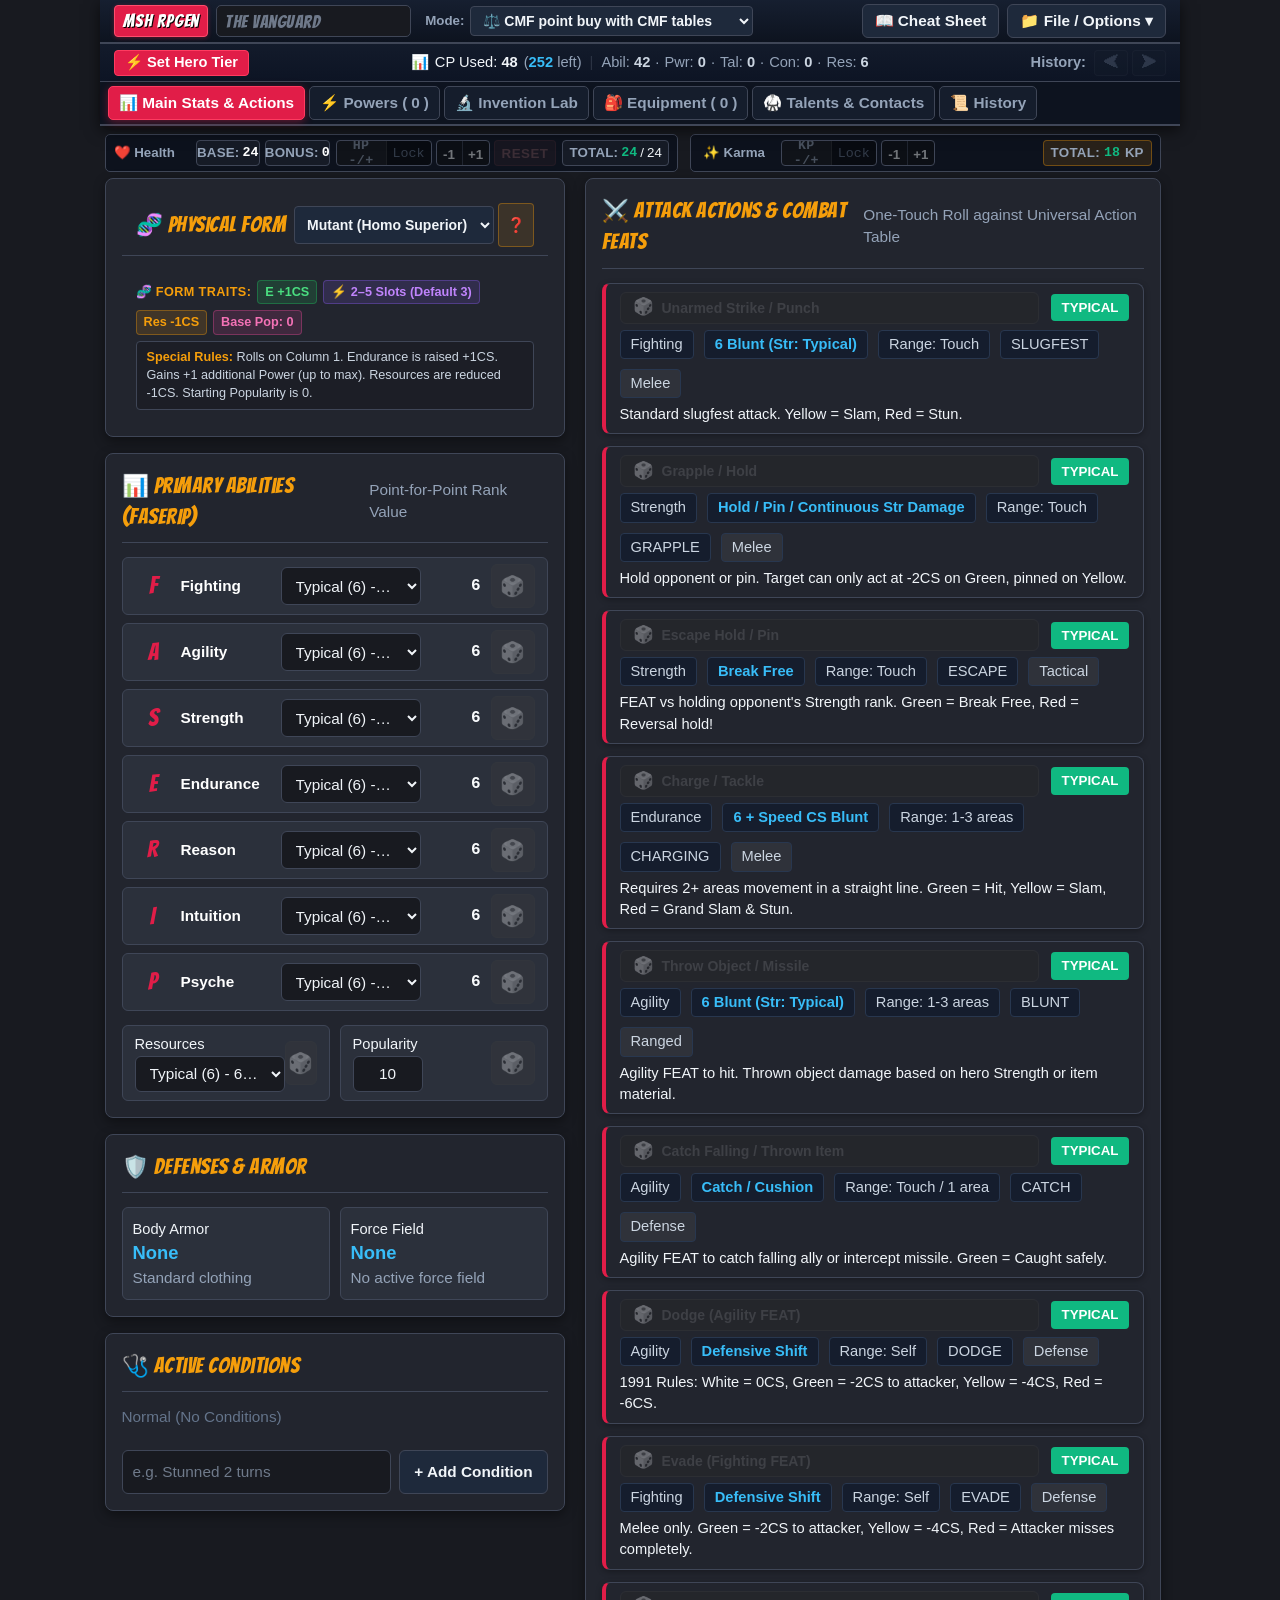
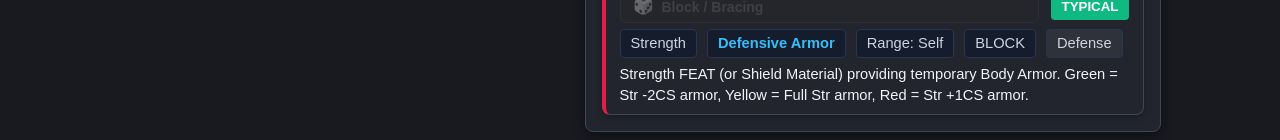
==== index.html @ 68959824 "v1.6.10: Fix unreadable yellow-on-yellow and red-on-red colors in Invention Lab for Manilla theme" ====
<!-- Built by Psycros with lots of help from Gemini - 2026. -->
<!DOCTYPE html>
<html lang="en">
<head>
  <meta charset="UTF-8">
  <meta name="viewport" content="width=device-width, initial-scale=1.0, maximum-scale=1.0, user-scalable=no">
  <title>MSH RPGen</title>
  <link rel="stylesheet" href="styles.css?v=1.6.10">
  <link rel="preconnect" href="https://fonts.googleapis.com">
  <link rel="preconnect" href="https://fonts.gstatic.com" crossorigin>
  <link href="https://fonts.googleapis.com/css2?family=Bangers&display=swap" rel="stylesheet">
</head>
<body class="sticky-header-active">

  <!-- 1080px Screen Width Warning Banner -->
  <div id="screen-width-warning">
    <span>⚠️ <strong>Screen Width Warning:</strong> This application requires a minimum screen width of 1080 pixels. Please switch to portrait mode on mobile or use a larger screen.</span>
    <button class="icon-btn" id="btn-dismiss-width-warning" style="padding: 4px 10px; min-height: 32px; background: rgba(0,0,0,0.4); border-color: #fff; color: #fff;">✕ Dismiss</button>
  </div>

  <!-- Sticky Container for Persistent Header & Tabs -->
  <div id="app-sticky-header">
    <!-- Top Bar & Header Navigation -->
    <header class="topbar">
      <div class="brand-section">
        <div class="msh-logo" id="msh-brand-logo" title="MSH RPGen">MSH RPGen</div>
        <div class="header-name-box">
          <input type="text" id="header-char-name" class="header-name-input" value="" placeholder="The Vanguard" title="Click to edit Character Name">
        </div>
        <!-- Build Mode Dropdown (Replaces static mode status display) -->
        <div class="build-mode-dropdown-container" id="build-mode-dropdown-container" style="display: inline-flex; align-items: center; gap: 6px; margin-left: 6px;">
          <label for="select-creation-mode" class="build-mode-label" id="label-creation-mode" style="font-size: 10pt; font-weight: 700; color: var(--text-muted); white-space: nowrap;">Mode:</label>
          <select id="select-creation-mode" class="creation-mode-select build-mode-select" aria-label="Choose build mode" title="Choose Build Mode" style="font-size: 10.5pt; height: 30px; border-radius: 4px; padding: 2px 8px; font-weight: 700; cursor: pointer;">
            <optgroup label="Random Roll (1986 UPB Tables)">
              <option value="tsr-standard">🎲 TSR random with TSR tables</option>
              <option value="cmf-standard">🎲 TSR random with CMF tables</option>
            </optgroup>
            <optgroup label="Modeled (Free-Form KP)">
              <option value="tsr-modeled">📐 TSR modeled with TSR tables</option>
              <option value="cmf-modeled">📐 TSR modeled with CMF tables</option>
            </optgroup>
            <optgroup label="Point Buy (CP Budget)">
              <option value="tsr-cp-buy">⚖️ CMF point buy with TSR tables</option>
              <option value="cmf-cp-buy" selected>⚖️ CMF point buy with CMF tables</option>
            </optgroup>
          </select>
        </div>
        <span class="header-test-mode-badge" id="header-test-mode-badge" style="display: none;" title="Test Mode is Active (Karma is Infinite; changes are experimental)">TEST</span>
        <!-- Hidden span for backwards compatibility -->
        <span id="header-build-mode-display" style="display: none !important;" aria-hidden="true"></span>
      </div>

      <!-- Top Action Toolbar -->
      <div class="top-controls">
        <button id="btn-cheatsheet" class="icon-btn" title="Rules Cheat Sheet & Universal Table">📖 Cheat Sheet</button>
        
        <!-- File / Options Dropdown Menu -->
        <div class="dropdown-container" id="file-options-dropdown-container">
          <button type="button" id="btn-file-options" class="icon-btn dropdown-toggle" title="File operations and Application Options">📁 File / Options ▾</button>
          <div id="file-options-menu" class="dropdown-menu">
            <button type="button" class="dropdown-item" id="menu-item-new">📄 New Character</button>
            <button type="button" class="dropdown-item" id="menu-item-save">💾 Save Character (.msh)</button>
            <button type="button" class="dropdown-item" id="menu-item-open">📂 Open Character (.msh)</button>
            <input type="file" id="import-file-input" accept=".msh,.json" style="display: none;">
            <button type="button" class="dropdown-item" id="menu-item-set-folder">📁 Set Load/Save Folder...</button>
            <button type="button" class="dropdown-item" id="menu-item-print-preview">🖨️ Print Preview &amp; PDF Export...</button>
            <div class="dropdown-divider"></div>
            <button type="button" class="dropdown-item" id="menu-item-touch-toggle">📱 Touch Controls: <strong id="menu-item-touch-status">OFF</strong></button>
            
            <!-- Theme Flyout Submenu Container -->
            <div class="dropdown-submenu-container" id="menu-theme-submenu-container">
              <button type="button" class="dropdown-item dropdown-submenu-toggle" id="menu-item-theme-flyout" aria-haspopup="true" aria-expanded="false">
                <span class="submenu-item-left">
                  <span>🎨</span> Theme: <strong id="menu-item-theme-status">Slate</strong>
                </span>
                <span class="submenu-arrow">◀</span>
              </button>
              <div class="dropdown-submenu" id="theme-flyout-menu">
                <button type="button" class="dropdown-item theme-option-btn active" data-theme-val="slate">
                  <span class="theme-check-icon" id="theme-check-slate">✓</span>
                  <span class="theme-btn-label">Slate (Default)</span>
                </button>
                <button type="button" class="dropdown-item theme-option-btn" data-theme-val="manilla">
                  <span class="theme-check-icon" id="theme-check-manilla"></span>
                  <span class="theme-btn-label">Manilla</span>
                </button>
                <button type="button" class="dropdown-item theme-option-btn" data-theme-val="aqua">
                  <span class="theme-check-icon" id="theme-check-aqua"></span>
                  <span class="theme-btn-label">Aqua</span>
                </button>
              </div>
            </div>

            <div class="dropdown-divider"></div>
            <a href="help.html" target="_blank" class="dropdown-item" id="menu-item-help" style="text-decoration: none;">📖 Help &amp; Feature Guide</a>
            <a href="msh_rules_errata_report.html" target="_blank" class="dropdown-item" id="menu-item-errata" style="text-decoration: none;">⚖️ Rules Errata Report</a>
            <button type="button" class="dropdown-item" id="menu-item-updates">🔄 Check for Updates...</button>
            <button type="button" class="dropdown-item" id="menu-item-options">⚙️ Preferences & Options...</button>
          </div>
        </div>
      </div>
    </header>

    <!-- Creation Mode & Budget Bar (Persistent Second Row) -->
    <div class="point-buy-strip creation-mode-bar" id="point-buy-strip">
      <div class="point-buy-badge point-buy-combined-block" id="point-buy-badge" style="display: flex; align-items: center; justify-content: space-between; width: 100%; gap: 10px; flex-wrap: nowrap;">
        
        <!-- Left Section: Action Buttons & Tier Dropdown -->
        <div class="creation-bar-left" style="display: flex; align-items: center; gap: 8px; flex-shrink: 0;">

          <!-- Set Hero Tier Button (Point-Buy Modes, opens pop-up) -->
          <button type="button" class="icon-btn primary compact" id="btn-set-hero-tier" style="display: none; font-size: 11pt; padding: 2px 10px; height: 26px; min-height: 26px; max-height: 26px; line-height: 1; font-weight: 700; border-radius: 4px; align-items: center; justify-content: center;" title="Set Hero Tier &amp; Starting CP Budget">⚡ Set Hero Tier</button>

          <!-- Roll Hero Modal Button (TSR Random Modes) -->
          <button type="button" class="icon-btn primary compact" id="btn-open-tsr-generator" style="display: none; font-size: 11pt; padding: 2px 10px; height: 26px; min-height: 26px; max-height: 26px; line-height: 1; font-weight: 700; border-radius: 4px; align-items: center; justify-content: center;" title="Open TSR 1986 Character Generator Modal &amp; Roll Hero">🎲 Roll Hero</button>

          <!-- Finalize Character Creation Button (Blue button, appears when all criteria satisfied) -->
          <button type="button" class="icon-btn compact btn-finalize" id="btn-finalize-creation" style="display: none; font-size: 11pt; padding: 2px 10px; height: 26px; min-height: 26px; max-height: 26px; line-height: 1; font-weight: 700; border-radius: 4px; align-items: center; justify-content: center;" title="Finalize Character Creation &amp; Transition to Active Session Play">Finalize</button>

          <!-- Preserved Legacy TSR Sub-Mode Toggle (Hidden from view) -->
          <div class="split-mode-toggle tsr-submode-toggle" id="tsr-submode-split-toggle" role="group" aria-label="TSR Mode Detail Toggle" style="display: none !important;" aria-hidden="true">
            <button type="button" class="split-mode-segment segment-random active" id="btn-submode-random" data-submode="random" style="display: none;">Random</button>
            <button type="button" class="split-mode-segment segment-modeled" id="btn-submode-modeled" data-submode="modeled" style="display: none;">Modeled</button>
          </div>
        </div>

        <!-- Center Section: CP / KP Used & Compact Breakdown (No breakdown button, no redundant budget total) -->
        <div class="creation-bar-center" style="display: flex; align-items: center; gap: 10px; flex-shrink: 1; min-width: 0;">
          <!-- CMF / Point-Buy View -->
          <div class="cp-block-numbers" id="cp-block-cmf-view" style="display: flex; align-items: center; gap: 6px; font-size: 11pt; white-space: nowrap;">
            <span class="point-buy-icon" aria-hidden="true" style="font-size: 11pt;">📊</span>
            <span>CP Used: <strong id="header-points-spent" style="color: var(--text-main); font-size: 11pt;">48</strong></span>
            <span class="point-buy-rem" style="color: var(--text-muted);">(<strong id="header-points-remaining" style="color: #38bdf8; font-weight: 700;">252</strong> left)</span>
            <span class="creation-bar-sep" style="color: var(--border-color); opacity: 0.6; margin: 0 2px;">|</span>
            <!-- Inline Compact Breakdown -->
            <div class="compact-breakdown-row" id="compact-breakdown-row" style="display: inline-flex; align-items: center; gap: 5px; font-size: 11pt; color: #94a3b8;">
              <span>Abil: <strong id="compact-spent-abilities" style="color: #cbd5e1;">42</strong></span> ·
              <span>Pwr: <strong id="compact-spent-powers" style="color: #cbd5e1;">0</strong></span> ·
              <span>Tal: <strong id="compact-spent-talents" style="color: #cbd5e1;">0</strong></span> ·
              <span>Con: <strong id="compact-spent-contacts" style="color: #cbd5e1;">0</strong></span> ·
              <span>Res: <strong id="compact-spent-resources" style="color: #cbd5e1;">6</strong></span>
            </div>
          </div>

          <!-- TSR View: Slots & PB Status / Modeled KP -->
          <div class="cp-block-numbers" id="cp-block-tsr-view" style="display: none; align-items: center; gap: 6px; font-size: 11pt; white-space: nowrap;">
            <span class="point-buy-icon" aria-hidden="true" style="font-size: 11pt;" id="tsr-middle-row-icon">🎲</span>
            <span style="color: var(--marvel-gold); font-weight: 700;" id="tsr-strip-label">Random rolls:</span>
            <!-- TSR Random Inline Compact Breakdown -->
            <div class="compact-breakdown-row" id="compact-tsr-random-breakdown" style="display: inline-flex; align-items: center; gap: 5px; font-size: 11pt; color: #94a3b8;">
              <span><strong id="compact-tsr-powers" style="color: #cbd5e1;">0</strong> Pwr</span> ·
              <span><strong id="compact-tsr-talents" style="color: #cbd5e1;">0</strong> Tal</span> ·
              <span><strong id="compact-tsr-contacts" style="color: #cbd5e1;">0</strong> Con</span>
            </div>
            <!-- TSR Modeled Inline Compact Breakdown -->
            <div class="compact-breakdown-row" id="compact-tsr-modeled-breakdown" style="display: none; align-items: center; gap: 5px; font-size: 11pt; color: #94a3b8;">
              <span>Total: <strong id="compact-kp-total" style="color: var(--marvel-gold);">0</strong> KP</span> ·
              <span>Abil: <strong id="compact-kp-abilities" style="color: #cbd5e1;">0</strong></span> ·
              <span>Pwr: <strong id="compact-kp-powers" style="color: #cbd5e1;">0</strong></span> ·
              <span>Tal: <strong id="compact-kp-talents" style="color: #cbd5e1;">0</strong></span> ·
              <span>Con: <strong id="compact-kp-contacts" style="color: #cbd5e1;">0</strong></span>
            </div>
          </div>
        </div>

        <!-- Right Section: Action Badges / Meta & History Navigation -->
        <div class="creation-bar-right" id="point-tier-status-right" style="display: flex; align-items: center; gap: 8px; flex-shrink: 0;">
          <span id="strip-cp-adjust-badge" class="meta-tag" style="display: none; font-size: 11pt; padding: 1px 6px; font-weight: 700;">±0%</span>
          <button type="button" class="icon-btn compact advancement-strip-btn" id="btn-top-advancement" style="display: none; font-size: 10.5pt; padding: 2px 10px; height: 26px; min-height: 26px; max-height: 26px; line-height: 1; font-weight: 700; border-radius: 4px; align-items: center; justify-content: center; background: rgba(56, 189, 248, 0.15); border-color: #38bdf8; color: #38bdf8;" title="Character Advancement (Spend Karma to raise abilities, powers, or add talents)">📈 Advancement</button>
          <div class="tab-history-nav" title="Undo / Redo character edits">
            <span class="tab-history-label" id="tab-history-nav-label">History:</span>
            <button type="button" class="history-nav-btn" id="btn-history-back" title="Undo: Step back to previous edit" disabled aria-label="Undo edit">⮜</button>
            <button type="button" class="history-nav-btn" id="btn-history-forward" title="Redo: Step forward to next edit" disabled aria-label="Redo edit">⮞</button>
          </div>
        </div>

        <!-- Preserved Legacy Elements (Hidden for 100% test compatibility) -->
        <strong class="cp-block-tier-name-val" id="strip-tier-name" style="display: none !important;" aria-hidden="true">Costumed Adventurer</strong>
        <span id="header-points-budget" style="display: none;">300</span>
        <span class="point-buy-action-pill" id="btn-breakdown-pill-legacy" style="display: none;" aria-hidden="true">Breakdown ▾</span>
        <span class="point-buy-action-pill" id="tsr-kp-breakdown-pill" style="display: none;" aria-hidden="true">Breakdown ▾</span>
        <span class="tier-label" id="strip-budget-label" style="display: none !important;" aria-hidden="true">Budget:</span>
        <strong id="strip-tier-display" style="display: none !important;" aria-hidden="true">300 CP</strong>
        <span id="tsr-strip-powers-count" style="display: none;">0</span>
        <span id="tsr-strip-talents-count" style="display: none;">0</span>
        <span id="tsr-strip-contacts-count" style="display: none;">0</span>
        <span id="tsr-middle-row-stats" style="display: none;">0 Pwr · 0 Tal · 0 Con</span>
      </div>

      <!-- Hidden preservation elements for test suites & backwards compatibility -->
      <div class="spent-breakdown-text" id="spent-breakdown-summary" style="display: none;" aria-hidden="true">
        <span>Spent: <strong id="spent-abilities">42</strong> FASERIP · <strong id="spent-powers">0</strong> Pwr · <strong id="spent-talents">0</strong> Tal · <strong id="spent-contacts">0</strong> Con · <strong id="spent-resources">6</strong> Res</span>
        <span id="strip-form-display" style="display: none;">Mutant</span>
        <button type="button" class="tier-readout-btn" id="strip-tier-button" style="display: none;">Tier</button>
        <button type="button" class="icon-btn compact" id="btn-open-cp-breakdown" style="display: none;" title="Open Character Point Breakdown and Starting CP Slider">📊 Breakdown &amp; Slider</button>
      </div>
    </div>

    <!-- Top-Row Tab Navigation Bar -->
    <nav class="top-tabs-bar">
      <div class="tabs-group">
        <button class="nav-tab-btn active" data-tab="main-stats">📊 Main Stats & Actions</button>
        <button class="nav-tab-btn" data-tab="powers">⚡ Powers (<span id="tab-power-count">0</span>)</button>
        <button class="nav-tab-btn" data-tab="invention">🔬 Invention Lab</button>
        <button class="nav-tab-btn" data-tab="equipment">🎒 Equipment (<span id="tab-equipment-count">0</span>)</button>
        <button class="nav-tab-btn" data-tab="talents">🥋 Talents & Contacts</button>
        <button class="nav-tab-btn" data-tab="background">📜 History</button>
      </div>
    </nav>
  </div>

  <!-- Main Content Application Container -->
  <main class="app-container">

    <!-- TAB 1: MAIN STATS & ACTIONS -->
    <section class="tab-pane active" id="tab-pane-main-stats">
      
      <!-- Condensed Vitals Bar (Health & Karma live bars) -->
      <div class="vitals-row condensed">
        <!-- Health Chip -->
        <div class="vital-chip compact vital-chip-health" id="vital-chip-health">
          <div class="vital-left">
            <span class="vital-title">❤️ Health</span>
          </div>
          <div class="vital-health-breakdown" title="Health Breakdown: Base (F+A+S+E) + Bonus (Powers/Buffers)">
            <div class="vital-stat-pill" title="Base Health from physical abilities (F+A+S+E)">
              <span class="pill-label">Base:</span> <strong id="vital-health-base">--</strong>
            </div>
            <div class="vital-stat-pill vital-stat-pill-bonus" id="vital-health-bonus-pill" title="Bonus Health gained from powers, buffers, or health exceeding base">
              <span class="pill-label">Bonus:</span> <strong id="vital-health-bonus">0</strong>
            </div>
          </div>
          <div class="vital-steppers">
            <div class="vital-manual-wrap" title="Manual Health adjustment (+### or -###). Type amount and press Enter or click away to apply.">
              <button type="button" class="vital-manual-tag-btn" id="btn-health-sign-toggle" title="Toggle -/+ sign prefix in Health edit field">HP -/+</button>
              <input type="text" id="input-health-adjust" class="vital-manual-input" autocomplete="off" aria-label="Manual Health adjustment">
            </div>
            <div class="stepper-group vital-stepper-group" title="Quick +/- 1 Health Steppers (Hold to auto-decrement/increment)">
              <button type="button" class="stepper-btn stepper-dec vital-hold-btn" id="btn-health-minus1" title="-1 Health (Hold to auto-decrement)">-1</button>
              <button type="button" class="stepper-btn stepper-inc vital-hold-btn" id="btn-health-plus1" title="+1 Health (Hold to auto-increment)">+1</button>
            </div>
            <button type="button" class="icon-btn vital-reset-btn" id="btn-health-reset" title="Reset Health: Restore health to full normal amount">Reset</button>
          </div>
          <div class="vital-stat-pill vital-stat-pill-total" id="vital-health-total-box" title="Current Health / Maximum Health">
            <span class="pill-label">Total:</span> <strong id="vital-health-cur">100</strong>/<span id="vital-health-max">100</span>
          </div>
        </div>

        <!-- Karma Chip (Condensed) -->
        <div class="karma-cp-row" id="karma-cp-row">
          <div class="vital-chip compact vital-chip-karma" id="vital-chip-karma">
            <div class="vital-left clickable" id="vital-karma-mode-trigger" title="Karma Operating Mode: Click to switch between Session, Advancement, and Test Mode">
              <span class="vital-title">✨ Karma</span>
              <span class="vital-karma-mode-badge" id="vital-karma-mode-badge" style="display: none;" title="Current Mode: Session Mode (Click to change)"></span>
            </div>
            <div class="vital-karma-history" id="vital-karma-history" style="display: none;" aria-hidden="true" title="Karma History: Last Roll & Rank Spends">
              <div class="vital-stat-pill vital-karma-pill" id="vital-karma-last-roll" title="Last Karma spent on a FEAT roll">
                <span class="pill-label history-pill-label">Roll:</span> <strong id="vital-karma-last-val">--</strong>
              </div>
              <div class="vital-stat-pill vital-karma-pill clickable" id="vital-karma-last-rank" title="Last Karma spent on a Rank Increase (Click to open Advancement)">
                <span class="pill-label history-pill-label">Rank:</span> <strong id="vital-karma-last-rank-val">--</strong>
              </div>
            </div>
            <div class="vital-steppers">
              <div class="vital-manual-wrap" title="Manual Karma adjustment (+### or -###). Type amount and press Enter or click away to apply.">
                <button type="button" class="vital-manual-tag-btn" id="btn-karma-sign-toggle" title="Toggle -/+ sign prefix in Karma edit field">KP -/+</button>
                <input type="text" id="input-karma-adjust" class="vital-manual-input" autocomplete="off" aria-label="Manual Karma adjustment">
              </div>
              <div class="stepper-group vital-stepper-group" title="Quick +/- 1 Karma Steppers (Hold to auto-decrement/increment)">
                <button type="button" class="stepper-btn stepper-dec vital-hold-btn" id="btn-karma-minus1" title="-1 Karma (Hold to auto-decrement)">-1</button>
                <button type="button" class="stepper-btn stepper-inc vital-hold-btn" id="btn-karma-plus1" title="+1 Karma (Hold to auto-increment)">+1</button>
              </div>
            </div>
            <div class="vital-stat-pill vital-stat-pill-total vital-total-box" id="vital-karma-total-box" title="Current total Karma Points (KP)">
              <span class="pill-label total-label">Total:</span>
              <strong id="vital-karma-cur" class="vital-total-val">100</strong>
              <span class="vital-unit">KP</span>
            </div>
          </div>
        </div>
      </div>

      <!-- Dense 2-Column Grid: Primary Abilities & Defenses (Left) vs. Roll20 Attack Actions (Right) -->
      <div class="dense-grid-2">
        
        <!-- COLUMN 1: FASERIP Abilities, Defenses, Conditions -->
        <div style="display: flex; flex-direction: column; gap: 16px;">
          
          <!-- S32 Swarm Collective Profile Banner (Active if S32 Collective Mass form) -->
          <div id="swarm-banner-box" class="swarm-banner" style="display: none;">
            <div style="display: flex; justify-content: space-between; align-items: center;">
              <strong style="color: #fef3c7;">S32 COLLECTIVE MASS (SWARM)</strong>
              <span style="font-size: 10pt; color: #fed7aa;">Dragon #134 Rules</span>
            </div>
            <div class="swarm-toggle-group">
              <button id="btn-swarm-active" class="swarm-toggle-btn active">Combined Swarm Stats</button>
              <button id="btn-indiv-active" class="swarm-toggle-btn">Individual Constituent Stats</button>
            </div>
          </div>

          <!-- Physical Form & Origin Card -->
          <div class="card" id="card-physical-form" style="margin-bottom: 0;">
            <div class="card-header" style="display: flex; justify-content: space-between; align-items: center; flex-wrap: wrap; gap: 8px;">
              <div style="display: flex; align-items: center; gap: 8px; flex: 1; min-width: 0;">
                <span class="card-title" style="white-space: nowrap;">🧬 Physical Form</span>
                <select id="main-physical-form-select" class="field-input physical-form-select" title="Choose Physical Form &amp; Origin" style="flex: 1; min-width: 200px; max-width: 420px; font-weight: 700; height: 30px; font-size: 10.5pt; border-radius: 4px; padding: 2px 8px; cursor: pointer;">
                  <option value="" disabled selected>Choose physical form</option>
                </select>
              </div>
              <button type="button" class="icon-btn compact form-help-btn" id="btn-physical-form-help" title="View original description and book lore" style="font-size: 11pt; padding: 2px 8px; height: 28px; line-height: 1; font-weight: 800; cursor: pointer;">❓</button>
            </div>
            <div class="card-body" id="card-physical-form-body" style="padding: 10px 14px; display: flex; flex-direction: column; gap: 8px; font-size: 10pt;">
              <div id="form-modifications-content">
                <!-- Dynamically populated with trait modifications based on selected form -->
              </div>
              <!-- Book Lore Description (shown/toggled with ?) -->
              <div id="form-book-description-box" style="display: none; background: rgba(0, 0, 0, 0.28); border: 1px solid var(--border-color); border-radius: 6px; padding: 10px 14px; font-size: 9.5pt; line-height: 1.48; color: #cbd5e1;">
                <div style="font-weight: 700; color: var(--marvel-gold); margin-bottom: 4px; display: flex; justify-content: space-between; align-items: center;">
                  <span id="form-book-source-tag">📖 Sourcebook Description</span>
                  <button type="button" class="icon-btn compact" id="btn-close-form-desc" style="padding: 0 5px; font-size: 8.5pt; line-height: 1;" title="Close Description">✕</button>
                </div>
                <p id="form-book-desc-text" style="margin: 0;"></p>
              </div>
            </div>
          </div>

          <!-- Primary FASERIP Card -->
          <div class="card">
            <div class="card-header">
              <span class="card-title">📊 Primary Abilities (FASERIP)</span>
              <span style="color: var(--text-muted);">Point-for-Point Rank Value</span>
            </div>

            <div class="faserip-grid">
              
              <!-- Fighting -->
              <div class="ability-row">
                <span class="ability-letter">F</span>
                <span class="ability-name">Fighting</span>
                <select class="field-input ability-rank-select" data-ability="fighting" id="select-rank-fighting"></select>
                <span class="rank-value" id="rank-num-fighting">6</span>
                <button class="roll-action-btn" id="roll-btn-fighting" title="Roll Fighting FEAT">🎲</button>
              </div>

              <!-- Agility -->
              <div class="ability-row">
                <span class="ability-letter">A</span>
                <span class="ability-name">Agility</span>
                <select class="field-input ability-rank-select" data-ability="agility" id="select-rank-agility"></select>
                <span class="rank-value" id="rank-num-agility">6</span>
                <button class="roll-action-btn" id="roll-btn-agility" title="Roll Agility FEAT">🎲</button>
              </div>

              <!-- Strength -->
              <div class="ability-row">
                <span class="ability-letter">S</span>
                <span class="ability-name">Strength</span>
                <select class="field-input ability-rank-select" data-ability="strength" id="select-rank-strength"></select>
                <span class="rank-value" id="rank-num-strength">6</span>
                <button class="roll-action-btn" id="roll-btn-strength" title="Roll Strength FEAT">🎲</button>
              </div>

              <!-- Endurance -->
              <div class="ability-row">
                <span class="ability-letter">E</span>
                <span class="ability-name">Endurance</span>
                <select class="field-input ability-rank-select" data-ability="endurance" id="select-rank-endurance"></select>
                <span class="rank-value" id="rank-num-endurance">6</span>
                <button class="roll-action-btn" id="roll-btn-endurance" title="Roll Endurance FEAT">🎲</button>
              </div>

              <!-- Reason -->
              <div class="ability-row">
                <span class="ability-letter">R</span>
                <span class="ability-name">Reason</span>
                <select class="field-input ability-rank-select" data-ability="reason" id="select-rank-reason"></select>
                <span class="rank-value" id="rank-num-reason">6</span>
                <button class="roll-action-btn" id="roll-btn-reason" title="Roll Reason FEAT">🎲</button>
              </div>

              <!-- Intuition -->
              <div class="ability-row">
                <span class="ability-letter">I</span>
                <span class="ability-name">Intuition</span>
                <select class="field-input ability-rank-select" data-ability="intuition" id="select-rank-intuition"></select>
                <span class="rank-value" id="rank-num-intuition">6</span>
                <button class="roll-action-btn" id="roll-btn-intuition" title="Roll Intuition FEAT">🎲</button>
              </div>

              <!-- Psyche -->
              <div class="ability-row">
                <span class="ability-letter">P</span>
                <span class="ability-name">Psyche</span>
                <select class="field-input ability-rank-select" data-ability="psyche" id="select-rank-psyche"></select>
                <span class="rank-value" id="rank-num-psyche">6</span>
                <button class="roll-action-btn" id="roll-btn-psyche" title="Roll Psyche FEAT">🎲</button>
              </div>

            </div>

            <!-- Resources & Popularity -->
            <div style="display: grid; grid-template-columns: 1fr 1fr; gap: 10px; margin-top: 14px;">
              <div class="stat-box-alt">
                <div>
                  <div class="field-label">Resources</div>
                  <select class="field-input" id="select-rank-resources" style="min-height: 36px;"></select>
                </div>
                <button class="roll-action-btn" id="roll-btn-resources" title="Resource Procurement FEAT">🎲</button>
              </div>

              <div class="stat-box-alt">
                <div>
                  <div class="field-label">Popularity</div>
                  <input type="number" id="input-popularity" class="field-input" value="10" placeholder="10" style="width: 70px; min-height: 36px; text-align: center;">
                </div>
                <button class="roll-action-btn" id="roll-btn-popularity" title="Popularity Reaction FEAT">🎲</button>
              </div>
            </div>
          </div>

          <!-- Defenses Card -->
          <div class="card">
            <div class="card-header">
              <span class="card-title">🛡️ Defenses & Armor</span>
            </div>
            <div style="display: grid; grid-template-columns: 1fr 1fr; gap: 10px;">
              <div class="defense-stat-box">
                <span class="defense-badge-title">Body Armor</span>
                <div style="font-size: 1.15rem; font-weight: 800; color: #38bdf8;" id="def-body-armor">None</div>
                <span style="color: var(--text-muted);" id="def-body-armor-notes">Standard clothing</span>
              </div>
              <div class="defense-stat-box">
                <span class="defense-badge-title">Force Field</span>
                <div style="font-size: 1.15rem; font-weight: 800; color: #38bdf8;" id="def-force-field">None</div>
                <span style="color: var(--text-muted);" id="def-force-field-notes">No active field</span>
              </div>
            </div>
            <div id="def-resistances-container" style="display: none; margin-top: 10px; padding-top: 8px; border-top: 1px solid rgba(255,255,255,0.08); font-size: 9.5pt;"></div>
          </div>

          <!-- Conditions Card -->
          <div class="card">
            <div class="card-header">
              <span class="card-title">🩺 Active Conditions</span>
            </div>
            <div id="conditions-list" style="display: flex; flex-wrap: wrap; gap: 8px; min-height: 34px;"></div>
            <div style="display: flex; gap: 8px; margin-top: 10px;">
              <input type="text" id="input-new-condition" class="field-input" placeholder="e.g. Stunned 2 turns" style="flex:1;">
              <button class="icon-btn" id="btn-add-condition">+ Add Condition</button>
            </div>
          </div>

        </div>

        <!-- COLUMN 2: Roll20-Style Attack Actions -->
        <div class="card">
          <div class="card-header">
            <span class="card-title">⚔️ Attack Actions & Combat FEATs</span>
            <span style="color: var(--text-muted);">One-Touch Roll against Universal Action Table</span>
          </div>
          <div class="attacks-list" id="attacks-container">
            <!-- Dynamically compiled attack chips rendered here -->
          </div>
        </div>

      </div>

    </section>

    <!-- TAB 2: POWERS -->
    <section class="tab-pane" id="tab-pane-powers">
      
      <!-- Add Power Form -->
      <!-- Add Power Form -->
      <div class="card">
        <div class="card-header" style="display: flex; justify-content: space-between; align-items: center; flex-wrap: wrap; gap: 8px;">
          <div style="display: flex; align-items: center; gap: 8px;">
            <span class="card-title">⚡ Add Superpower (CMF Point-Buy: 10 Base + Rank)</span>
            <span id="powers-slots-badge" class="meta-tag" style="font-size: 10pt;">Slots: 0</span>
          </div>
        </div>
        <div style="display: grid; grid-template-columns: 2fr 1fr 1fr auto; gap: 12px; align-items: end;">
          <div>
            <div style="display: flex; justify-content: space-between; align-items: center; margin-bottom: 4px;">
              <span class="field-label" style="margin-bottom: 0;">Choose Superpower (Universal Catalog & GHotMU Powers):</span>
              <input type="text" id="filter-power-search" placeholder="🔍 Filter powers..." style="font-size: 10pt; padding: 2px 8px; border-radius: 4px; border: 1px solid var(--border-color); background: var(--bg-card); color: var(--text-main); width: 140px;">
            </div>
            <div style="display: flex; gap: 6px; align-items: center;">
              <select id="select-power-catalog" class="field-input" style="min-height: 44px; flex: 1;">
                <option value="">-- Select Power --</option>
              </select>
              <button type="button" class="help-circle-btn" id="btn-preview-power" title="View details of selected superpower">?</button>
            </div>
          </div>
          <div>
            <span class="field-label">Desired Power Rank:</span>
            <select id="select-new-power-rank" class="field-input" style="min-height: 44px;"></select>
          </div>
          <div style="display: flex; align-items: center; min-height: 44px;">
            <label class="checkbox-label" id="label-power-exceptional-container" title="Exceptional/Starred powers cost 20 base CP + 2x Rank">
              <input type="checkbox" id="check-power-exceptional">
              <span id="label-power-exceptional-text">Exceptional Power (2x Rank CP)</span>
            </label>
          </div>
          <button class="icon-btn primary" id="btn-add-power" style="min-height: 44px;">➕ Add Power</button>
        </div>
        <div id="power-starred-banner" class="starred-power-banner" style="display: none; margin-top: 10px; padding: 8px 12px; border-radius: 4px; font-size: 10pt;">
          ★ <strong>Official Starred Power:</strong> Per TSR rules (Player's Book p. 19 & UPB p. 16-19), this heavyweight power uses CMF Exceptional point-buy pricing (<strong>20 CP Base + 2× Rank CP</strong>).
        </div>
        <!-- Dynamic Power Options & Random Manifestation Box -->
        <div id="power-options-container" class="power-options-box" style="display: none; margin-top: 12px; padding: 14px 16px; border: 1.5px solid var(--border-color); border-radius: 8px; background: rgba(0, 0, 0, 0.25);">
          <!-- Dynamically populated by syncPowerSelectionUI() -->
        </div>
      </div>

      <!-- Active Powers List -->
      <div class="card">
        <div class="card-header">
          <span class="card-title">📖 Hero's Active Superhuman Powers</span>
        </div>
        <div class="powers-list" id="powers-container">
          <!-- Active powers rendered here -->
        </div>
      </div>

    </section>

    <!-- TAB 3: INVENTION LAB (Machines of Doom Expansion) -->
    <section class="tab-pane" id="tab-pane-invention">
      
      <div class="calc-rule-callout" style="margin-bottom: 8px; padding: 8px 12px; font-size: 10pt;">
        <strong>Machines of Doom Engineering Rules:</strong> Custom gadgets, powered armor, and robotics incorporate multiple UPB powers (+1CS per additional power) and ability boosts (+1CS per boosted stat). Prebuilt rulebook equipment can be reverse-engineered to determine manufacturing specs (unique items like Cap's Shield or Mjolnir are non-reproducible).
      </div>

      <div style="display: flex; flex-direction: column; gap: 10px;">
        
        <!-- Section 1: Custom Inventions & Robotics -->
        <div class="card">
          <div class="card-header" style="display: flex; justify-content: space-between; align-items: center; flex-wrap: wrap; gap: 8px;">
            <span class="card-title" id="inv-custom-card-title">🔬 Custom Device & Machine Builder</span>
            <div style="display: flex; align-items: center; gap: 8px; flex-wrap: wrap;">
              <select id="select-quick-load-blueprint" class="field-input compact" style="font-size: 10pt; padding: 2px 8px; min-height: 30px; width: 190px; max-width: 100%;">
                <option value="">📂 Load Blueprint...</option>
              </select>
              <div class="tech-magic-toggle">
                <button type="button" class="tech-magic-btn active" id="btn-inv-toggle-tech" title="Technological Devices & Machines of Doom">⚙️ Tech</button>
                <button type="button" class="tech-magic-btn" id="btn-inv-toggle-magic" title="Mystical Relics & Artifact Forging">🔮 Magic</button>
              </div>
              <button type="button" class="icon-btn" id="btn-inv-new" style="padding: 4px 10px; font-size: 10pt; min-height: 30px;" title="Clear and start a fresh invention">➕ New Invention</button>
            </div>
          </div>

          <div style="display: flex; flex-direction: column; gap: 10px;">
            <div>
              <span class="field-label" id="inv-name-label">Invention / Device Name:</span>
              <input type="text" id="inv-name" class="field-input" value="" placeholder="Enter device or artifact name...">
            </div>

            <div style="display: grid; grid-template-columns: minmax(0, 1fr) minmax(0, 1fr); gap: 10px;">
              <div style="min-width: 0;">
                <span class="field-label">Device Category:</span>
                <select id="inv-cat" class="field-input">
                  <option value="Weapon">Offensive Weapon</option>
                  <option value="Battlesuit">Powered Battlesuit / Exosuit</option>
                  <option value="Robot/Drone">Robot / Drone (Machines of Doom)</option>
                  <option value="Propulsion">Propulsion / Vehicle</option>
                  <option value="Utility">Sensory / Utility Device</option>
                  <option value="Cybernetics">Cybernetic Enhancement / Implant</option>
                  <option value="Consumable">Consumable (gadget, ammo, etc.)</option>
                </select>
              </div>
              <div style="min-width: 0;">
                <span class="field-label">Chassis Material Strength:</span>
                <select id="inv-material-rank" class="field-input"></select>
              </div>
            </div>

            <!-- Multi-Power & Ability Boosts Grid (Full Width Side-by-Side) -->
            <div style="display: grid; grid-template-columns: minmax(0, 1fr) minmax(0, 1fr); gap: 10px;">
              <!-- Multi-Power Interface -->
              <div class="invention-subpanel">
                <div style="display: flex; justify-content: space-between; align-items: center; margin-bottom: 6px; flex-wrap: wrap; gap: 6px;">
                  <div style="display: flex; align-items: center; gap: 8px;">
                    <strong class="inv-section-title-gold">⚡ Embedded Superhuman Powers</strong>
                    <span class="meta-tag" id="inv-power-count-badge" style="font-size: 10pt;">0 Powers</span>
                  </div>
                  <input type="text" id="filter-inv-power-search" placeholder="🔍 Filter powers..." style="font-size: 10pt; padding: 2px 8px; border-radius: 4px; border: 1px solid var(--border-color); background: var(--bg-card); color: var(--text-main); width: 140px;">
                </div>
                <div style="display: grid; grid-template-columns: minmax(0, 2fr) minmax(0, 1fr) auto auto; gap: 8px; align-items: center;">
                  <select id="inv-power-select" class="field-input" style="min-width: 0;">
                    <option value="">-- Select Power --</option>
                  </select>
                  <select id="inv-power-rank" class="field-input" style="min-width: 0;"></select>
                  <button type="button" class="help-circle-btn" id="btn-preview-inv-power" title="View details of selected power">?</button>
                  <button type="button" class="icon-btn primary" id="btn-add-inv-power" style="padding: 4px 10px; min-height: 40px; font-size: 10pt;" title="Add power to invention">➕ Add</button>
                </div>
                <!-- Added Powers List -->
                <div id="inv-added-powers-list" style="display: flex; flex-direction: column; gap: 4px; margin-top: 6px;">
                  <span style="font-size: 10pt; color: var(--text-dim);">No powers added yet. Select a power and rank above to include in device.</span>
                </div>
              </div>

              <!-- Ability Boosts Section (Battlesuits, Exoskeletons, Drugs, Cybernetics) -->
              <div class="invention-subpanel">
                <div style="display: flex; justify-content: space-between; align-items: center; margin-bottom: 6px; flex-wrap: wrap; gap: 6px;">
                  <div style="display: flex; align-items: center; gap: 8px;">
                    <strong class="inv-section-title-blue" style="color: #38bdf8;">💪 Ability Enhancements & Boosts</strong>
                    <span class="meta-tag" id="inv-boost-count-badge" style="font-size: 10pt;">0 Boosts</span>
                  </div>
                </div>
                <div style="display: grid; grid-template-columns: minmax(0, 1.2fr) minmax(0, 1fr) minmax(0, 1.2fr) auto; gap: 8px; align-items: center;">
                  <select id="inv-boost-ability" class="field-input" style="min-width: 0;">
                    <option value="Fighting">Fighting</option>
                    <option value="Agility">Agility</option>
                    <option value="Strength" selected>Strength</option>
                    <option value="Endurance">Endurance</option>
                    <option value="Reason">Reason</option>
                    <option value="Intuition">Intuition</option>
                    <option value="Psyche">Psyche</option>
                  </select>
                  <select id="inv-boost-mode" class="field-input" style="min-width: 0;">
                    <option value="set" selected>Set Rank</option>
                    <option value="bonus">+CS Bonus</option>
                  </select>
                  <select id="inv-boost-rank" class="field-input" style="min-width: 0;"></select>
                  <button type="button" class="icon-btn" id="btn-add-inv-boost" style="padding: 4px 10px; min-height: 40px; font-size: 10pt; background: #0284c7; border-color: #38bdf8; color: #fff;" title="Add ability boost to device">➕ Add</button>
                </div>
                <!-- Added Boosts List -->
                <div id="inv-added-boosts-list" style="display: flex; flex-direction: column; gap: 4px; margin-top: 6px;">
                  <span style="font-size: 10pt; color: var(--text-dim);">No ability boosts added. (Optional: enhance Strength, Agility, etc.)</span>
                </div>
              </div>
            </div>

            <!-- Hardware Boosts & Limitations -->
            <div>
              <span class="field-label">Hardware Boosts & Limitations (Machines of Doom):</span>
              <div class="boosts-limits-grid">
                <div>
                  <strong class="inv-boosts-header" style="color: #34d399; font-size: 10.5pt;">Boosts (+1CS Difficulty):</strong>
                  <label class="checkbox-label"><input type="checkbox" id="inv-boost-area"> Area Effect (+1CS)</label>
                  <label class="checkbox-label"><input type="checkbox" id="inv-boost-piercing"> Armor Piercing (+1CS)</label>
                  <label class="checkbox-label"><input type="checkbox" id="inv-boost-overcharge"> Overcharge Capacitor (+1CS)</label>
                  <label class="checkbox-label"><input type="checkbox" id="inv-boost-range"> Extended Range (+1CS)</label>
                  <label class="checkbox-label"><input type="checkbox" id="inv-boost-ai"> Autonomous AI Targeting (+1CS)</label>
                </div>
                <div>
                  <strong class="inv-limits-header" style="color: #f87171; font-size: 10.5pt;">Limits (-1CS Difficulty):</strong>
                  <label class="checkbox-label"><input type="checkbox" id="inv-limit-ammo"> Limited Ammo / 3-5 Shots (-1CS)</label>
                  <label class="checkbox-label"><input type="checkbox" id="inv-limit-tether"> External Power Tether (-1CS)</label>
                  <label class="checkbox-label"><input type="checkbox" id="inv-limit-bulky"> Bulky / Two-Handed (-1CS)</label>
                  <label class="checkbox-label"><input type="checkbox" id="inv-limit-cooldown"> 1-Turn Cooldown (-1CS)</label>
                  <label class="checkbox-label"><input type="checkbox" id="inv-limit-burnout"> Burnout Risk on White (-1CS)</label>
                </div>
              </div>
            </div>

            <!-- Workshop, Expertise & Prototype Options (TSR Player's Book pp. 41-44) -->
            <div class="invention-subpanel" style="padding: 8px 12px;">
              <div style="display: flex; justify-content: space-between; align-items: center; margin-bottom: 6px; flex-wrap: wrap; gap: 6px;">
                <strong style="color: var(--marvel-gold); font-size: 10.5pt;" id="inv-workshop-options-title">🏭 Workshop & Expertise Options (Player's Book pp. 41-44)</strong>
                <span class="meta-tag" id="inv-talent-detected-badge" style="font-size: 10pt; color: #a7f3d0; border: 1px solid #10b981;">Hero Talent: Checking...</span>
              </div>
              <div style="display: grid; grid-template-columns: repeat(auto-fit, minmax(220px, 1fr)); gap: 8px;">
                <label class="checkbox-label" title="Inventor has a relevant scientific, engineering, or tinkering talent providing a +1CS column shift to Reason FEATs (auto-detected from hero's learned talents)">
                  <input type="checkbox" id="inv-opt-talent"> 
                  <span id="inv-opt-talent-label">Relevant Science/Tech Talent (+1CS)</span>
                </label>
                <label class="checkbox-label" title="Fully equipped laboratory or machine shop. Working without proper workshop facilities incurs a -1CS penalty and triples build time (Player's Book p. 43)">
                  <input type="checkbox" id="inv-opt-workshop" checked> 
                  <span id="inv-opt-workshop-label">Fully Equipped Workshop / Lab</span>
                </label>
                <label class="checkbox-label" title="Throw together a rapid field prototype in hours rather than days. Suffers a -1CS Reason penalty and lasts only 1 encounter/scene before burning out (Player's Book p. 43)">
                  <input type="checkbox" id="inv-opt-kitbash"> 
                  <span id="inv-opt-kitbash-label">Kit-Bash Prototype (Rush, 1-Scene)</span>
                </label>
              </div>
            </div>

            <!-- Feasibility Results Card (Auto-Calculated in Real-Time, Space-Efficient Design) -->
            <div class="feasibility-compact-card" id="inv-feasibility-block">
              <div style="display: flex; justify-content: space-between; align-items: center;">
                <strong style="color: #38bdf8; font-size: 10.5pt;" id="inv-feasibility-title">📊 Engineering Feasibility (Auto-Calculated)</strong>
                <span class="meta-tag inv-realtime-badge" style="color: var(--marvel-gold); font-size: 10pt; padding: 1px 6px;">⚡ Real-Time</span>
              </div>
              <div class="feasibility-metrics-grid">
                <div class="feasibility-pill">
                  <span style="color: var(--text-muted);" id="inv-base-label">Base Tech Rank:</span>
                  <strong id="inv-base-check">Remarkable (30)</strong>
                </div>
                <div class="feasibility-pill">
                  <span style="color: var(--text-muted);" id="inv-diff-label">Project Difficulty:</span>
                  <strong id="inv-difficulty-rank" style="color: var(--marvel-gold);">Remarkable</strong>
                </div>
                <div class="feasibility-pill">
                  <span style="color: var(--text-muted);" id="inv-days-label">Estimated Build Time:</span>
                  <strong id="inv-build-days" style="color: #38bdf8;">3 Days</strong>
                </div>
                <div class="feasibility-pill">
                  <span style="color: var(--text-muted);" id="inv-power-label">Power Supply:</span>
                  <span id="inv-power-source" style="font-weight: 600; color: var(--text-main); overflow: hidden; text-overflow: ellipsis; white-space: nowrap; max-width: 130px;" title="">Micro-Fusion Cell (10 uses)</span>
                </div>
              </div>
              <div id="inv-special-req-box" style="font-size: 10pt; margin-top: 6px; padding: 6px 10px; border-radius: 4px; display: none;"></div>
              <div id="inv-facility-warn-box" style="font-size: 10pt; margin-top: 4px; padding: 4px 8px; border-radius: 4px; display: none;"></div>
              <div id="inv-material-warn" class="material-warn-text" style="font-size: 10pt;"></div>
            </div>

            <!-- Interactive 3-Stage Invention FEAT Workflow -->
            <div class="inv-workflow-container" style="border-radius: 6px; padding: 10px 12px; display: flex; flex-direction: column; gap: 8px;">
              <div style="display: flex; justify-content: space-between; align-items: center;">
                <strong class="inv-process-heading" style="font-size: 11pt;" id="inv-process-title">🛠️ Invention Process: 3 Required FEATs</strong>
                <span class="meta-tag" id="inv-process-summary-badge" style="font-size: 10pt;">0 / 3 Passed</span>
              </div>

              <!-- Stage 1: Blueprint Design FEAT -->
              <div class="invention-stage-box inv-stage-box" id="inv-stage-box-blueprint" style="border-radius: 6px; padding: 6px 10px; display: flex; justify-content: space-between; align-items: center; gap: 8px; flex-wrap: wrap;">
                <div>
                  <div class="inv-stage-title" style="font-weight: 700; font-size: 10pt;" id="inv-stage-blueprint-title">1. 📐 Blueprint Design FEAT</div>
                  <div style="font-size: 10pt; color: var(--text-muted);" id="inv-stage-blueprint-desc"><span id="inv-stage-blueprint-attr">Reason</span> FEAT vs <span id="inv-blueprint-target-text" style="color: #93c5fd; font-weight: 700;">Remarkable</span> (Karma allowed)</div>
                </div>
                <div style="display: flex; align-items: center; gap: 8px;">
                  <span class="meta-tag" id="inv-stage-blueprint-status" style="font-size: 10pt;">Pending</span>
                  <button type="button" class="icon-btn" id="btn-roll-inv-blueprint" style="padding: 4px 10px; min-height: 32px; font-size: 10pt;">🎲 Roll Design</button>
                </div>
              </div>

              <!-- Stage 2: Resource Procurement FEAT -->
              <div class="invention-stage-box inv-stage-box" id="inv-stage-box-resource" style="border-radius: 6px; padding: 6px 10px; display: flex; justify-content: space-between; align-items: center; gap: 8px; flex-wrap: wrap;">
                <div>
                  <div class="inv-stage-title" style="font-weight: 700; font-size: 10pt;" id="inv-stage-resource-title">2. 🔩 Resource Procurement FEAT</div>
                  <div style="font-size: 10pt; color: var(--text-muted);" id="inv-stage-resource-desc">Resource FEAT vs <span id="inv-resource-target-text" style="color: #93c5fd; font-weight: 700;">Remarkable</span> (No Karma per p. 18)</div>
                </div>
                <div style="display: flex; align-items: center; gap: 8px;">
                  <span class="meta-tag" id="inv-stage-resource-status" style="font-size: 10pt;">Pending</span>
                  <button type="button" class="icon-btn" id="btn-roll-inv-resource" style="padding: 4px 10px; min-height: 32px; font-size: 10pt;">🎲 Roll Resources</button>
                </div>
              </div>

              <!-- Stage 3: Assembly & Construction FEAT -->
              <div class="invention-stage-box inv-stage-box" id="inv-stage-box-assembly" style="border-radius: 6px; padding: 6px 10px; display: flex; justify-content: space-between; align-items: center; gap: 8px; flex-wrap: wrap;">
                <div>
                  <div class="inv-stage-title" style="font-weight: 700; font-size: 10pt;" id="inv-stage-assembly-title">3. 🛠️ Assembly & Construction FEAT</div>
                  <div style="font-size: 10pt; color: var(--text-muted);" id="inv-stage-assembly-desc"><span id="inv-stage-assembly-attr">Reason</span> FEAT vs <span id="inv-assembly-target-text" style="color: #93c5fd; font-weight: 700;">Remarkable</span> (<span id="inv-stage-assembly-facil">Requires Workshop</span>)</div>
                </div>
                <div style="display: flex; align-items: center; gap: 8px;">
                  <span class="meta-tag" id="inv-stage-assembly-status" style="font-size: 10pt;">Pending</span>
                  <button type="button" class="icon-btn" id="btn-roll-inv-assembly" style="padding: 4px 10px; min-height: 32px; font-size: 10pt;">🎲 Roll Assembly</button>
                </div>
              </div>

              <!-- Stage 4: Installation Button -->
              <button class="icon-btn" id="btn-add-invention-to-gear" style="margin-top: 2px; background: #065f46; border-color: #059669; color: #fff; min-height: 38px; opacity: 0.5; cursor: not-allowed; font-size: 10pt;" title="Complete all 3 FEATs above to fabricate and install">
                📦 Add Completed Invention to Hero's Equipment
              </button>
            </div>

          </div>
        </div>

        <!-- Section 2: Prebuilt Equipment Reverse-Engineering -->
        <div class="card" id="card-reverse-engineer">
          <div class="card-header">
            <span class="card-title">🔍 Reverse-Engineer Rulebook Equipment</span>
          </div>

          <div style="display: flex; flex-direction: column; gap: 8px;">
            <p style="color: var(--text-muted); font-size: 10pt; margin: 0;">
              Select any prebuilt equipment from the official rulebooks to calculate its raw material procurement, blueprint design FEAT, and workshop build time:
            </p>

            <div style="display: flex; gap: 8px; align-items: center; flex-wrap: wrap;">
              <select id="select-reverse-engineer-item" class="field-input" style="flex: 1 1 240px; min-width: 180px; min-height: 38px;"></select>
              <button type="button" class="help-circle-btn" id="btn-preview-rev-item" title="View details of selected equipment" style="min-height: 38px; width: 38px;">?</button>
              <button class="icon-btn primary" id="btn-calc-reverse-engineer" style="min-height: 38px; padding: 4px 14px; font-size: 10pt; white-space: nowrap;">🔬 Reverse-Engineer</button>
              <button type="button" class="icon-btn" id="btn-cancel-reverse-engineer" style="min-height: 38px; padding: 4px 12px; font-size: 10pt; white-space: nowrap;" title="Cancel equipment selection and reset analysis">✕ Cancel</button>
              <button type="button" class="icon-btn" id="btn-clear-reverse-engineer" style="display: none;" title="Cancel selection" aria-hidden="true">✕</button>
            </div>

            <div id="reverse-engineer-result-box" class="invention-subpanel" style="padding: 10px 12px; min-height: 80px; display: flex; flex-direction: column; justify-content: center;">
              <span style="color: var(--text-dim); text-align: center;">Select an item above to analyze manufacturing specifications.</span>
            </div>
          </div>
        </div>

        <!-- Section 3: Known Blueprints & Schematics Archive -->
        <div class="card" id="card-known-blueprints">
          <div class="card-header" style="display: flex; justify-content: space-between; align-items: center; flex-wrap: wrap; gap: 8px;">
            <div style="display: flex; align-items: center; gap: 8px;">
              <span class="card-title">📐 Known Blueprints & Schematics Archive</span>
              <span class="meta-tag" id="known-blueprints-count-badge" style="font-size: 10pt;">0 Blueprints</span>
            </div>
            <input type="text" id="filter-known-blueprints" placeholder="🔍 Filter blueprints..." style="font-size: 10pt; padding: 4px 10px; border-radius: 4px; border: 1px solid var(--border-color); background: var(--bg-main); color: var(--text-main); width: 180px;">
          </div>

          <div style="display: flex; flex-direction: column; gap: 8px;">
            <div class="calc-rule-callout" style="margin-bottom: 0px; padding: 8px 12px; font-size: 10pt;">
              <strong>Mastered Schematics:</strong> Any device successfully assembled or equipment item reverse-engineered is stored in this archive. Building from a known blueprint <strong>bypasses the Phase 1 Blueprint Design FEAT</strong> automatically!
            </div>

            <!-- Blueprints List Container -->
            <div id="known-blueprints-container" style="display: flex; flex-direction: column; gap: 6px;">
              <span style="color: var(--text-dim); text-align: center; padding: 12px; font-size: 10pt;">No known blueprints yet. Complete a custom invention or reverse-engineer equipment above to master schematics.</span>
            </div>
          </div>
        </div>

      </div>

    </section>

    <!-- TAB 4: EQUIPMENT STORE & INVENTORY (Adjustable Split View) -->
    <section class="tab-pane" id="tab-pane-equipment">
      <div class="equipment-split-layout" id="equipment-split-layout">
        
        <!-- Popped Out Equipment Store Notice Banner in Tab 4 -->
        <div class="equipment-store-popped-banner" id="equipment-store-popped-banner" style="display: none;">
          <div style="display: flex; align-items: center; gap: 10px; flex-wrap: wrap;">
            <span style="font-size: 1.1em;">🛒</span>
            <span style="font-weight: 700; color: var(--marvel-gold);">Rulebook Equipment Store</span>
            <span style="color: var(--text-muted); font-size: 10pt;">is open in a separate window.</span>
          </div>
          <div style="display: flex; align-items: center; gap: 8px;">
            <button type="button" class="icon-btn compact primary" id="btn-focus-store-popout" title="Bring the popped-out Equipment Store window to front" style="font-size: 10pt; padding: 2px 8px; min-height: 28px;">🔍 View Store Window</button>
            <button type="button" class="icon-btn compact" id="btn-dock-store-banner" title="Dock Equipment Store back into this tab" style="font-size: 10pt; padding: 2px 8px; min-height: 28px;">↘ Dock Store</button>
          </div>
        </div>

        <!-- UPPER HALF: Rulebook Equipment Store (390 TSR Items) -->
        <div class="equipment-split-section equipment-store-section" id="equipment-store-section">
          <div class="equipment-section-inner">
            <div class="card-header equipment-store-header">
              <div style="display: flex; align-items: center; gap: 10px; flex-wrap: wrap;">
                <span class="card-title">🛒 Rulebook Equipment Store</span>
                <span class="meta-tag" id="store-item-count-tag" style="color: var(--marvel-gold); font-size: 10.5pt; font-weight: 700;">Showing 390 of 390 TSR Items</span>
                <div id="store-resource-status-badge" class="store-resource-badge"></div>
              </div>
              <div style="display: flex; align-items: center; gap: 8px;">
                <button type="button" class="icon-btn compact" id="btn-popout-store" title="Pop out Equipment Store into a separate window" style="font-size: 10pt; padding: 2px 8px; min-height: 28px;">↗ Pop-out</button>
                <button type="button" class="icon-btn compact" id="btn-collapse-store" title="Collapse Equipment Store to maximize inventory" style="font-size: 10pt; padding: 2px 8px; min-height: 28px;">▲ Collapse</button>
              </div>
            </div>

            <div class="equipment-store-body">
              <!-- Clearance & Market Access Toggles (Military, Black Market, S.H.I.E.L.D.) -->
              <div class="store-access-bar">
                <div class="store-access-bar-left">
                  <span class="store-access-bar-label">Store Clearances:</span>
                  <button type="button" id="toggle-store-military" class="store-access-toggle" data-access="military" title="Toggle Military Access to unlock combat firearms, ordnance, and heavy suits">
                    <span class="toggle-icon">🎖️</span> Military Access: <strong class="toggle-status">OFF</strong>
                  </button>
                  <button type="button" id="toggle-store-blackmarket" class="store-access-toggle" data-access="black_market" title="Toggle Black Market underworld access (+1CS cost markup)">
                    <span class="toggle-icon">🕵️</span> Black Market (+1CS): <strong class="toggle-status">OFF</strong>
                  </button>
                  <button type="button" id="toggle-store-shield" class="store-access-toggle" data-access="shield" title="Toggle S.H.I.E.L.D. Tech Clearance (Requisition requires GM approval per purchase)">
                    <span class="toggle-icon">🦅</span> S.H.I.E.L.D. Tech: <strong class="toggle-status">OFF</strong>
                  </button>
                </div>
              </div>

              <!-- Store Filters Bar: Search, Category Pills, and Access Filter Pills -->
              <div class="equipment-store-filters-bar">
                <div style="flex: 1; min-width: 240px; display: flex; gap: 6px; align-items: center;">
                  <input type="text" id="filter-store-search" class="field-input" placeholder="🔍 Search weapons, firearms, armor, ammo, vehicles, gear..." style="min-height: 36px; font-size: 10.5pt; flex: 1;">
                  <button type="button" id="btn-clear-store-search" class="icon-btn" style="padding: 4px 10px; min-height: 36px; font-size: 11pt;" title="Clear search filters">✕</button>
                </div>
                
                <div style="display: flex; gap: 6px; flex-wrap: wrap; align-items: center;" id="store-access-filter-group">
                  <span style="font-size: 10pt; color: var(--text-muted); font-weight: 700;">Show:</span>
                  <button type="button" class="store-access-filter-btn active" data-store-access="all">All</button>
                  <button type="button" class="store-access-filter-btn" data-store-access="civilian">Civilian</button>
                  <button type="button" class="store-access-filter-btn" data-store-access="military">Military</button>
                  <button type="button" class="store-access-filter-btn" data-store-access="black_market">Black Market</button>
                  <button type="button" class="store-access-filter-btn" data-store-access="shield">S.H.I.E.L.D.</button>
                </div>

                <div style="display: flex; gap: 6px; flex-wrap: wrap;" id="store-category-filter-group">
                  <button type="button" class="store-filter-btn active" data-store-cat="all">All Items</button>
                  <button type="button" class="store-filter-btn" data-store-cat="weapons">Weapons</button>
                  <button type="button" class="store-filter-btn" data-store-cat="ammo">Ammunition</button>
                  <button type="button" class="store-filter-btn" data-store-cat="firearms">Firearms &amp; Heavy</button>
                  <button type="button" class="store-filter-btn" data-store-cat="melee">Melee &amp; Thrown</button>
                  <button type="button" class="store-filter-btn" data-store-cat="armor">Armor &amp; Suits</button>
                  <button type="button" class="store-filter-btn" data-store-cat="robotics">Robotics &amp; Tech</button>
                  <button type="button" class="store-filter-btn" data-store-cat="vehicles">Vehicles</button>
                  <button type="button" class="store-filter-btn" data-store-cat="electronics">Electronics</button>
                  <button type="button" class="store-filter-btn" data-store-cat="hq">Headquarters</button>
                  <button type="button" class="store-filter-btn" data-store-cat="sundries">Sundries &amp; Services</button>
                </div>
              </div>

              <!-- Store Table Container -->
              <div class="store-table-container">
                <table class="store-wide-table">
                  <thead>
                    <tr>
                      <th style="width: 19%;">Item Name</th>
                      <th style="width: 11%;">Category</th>
                      <th style="width: 13%;">Access</th>
                      <th style="width: 9%;">Cost Rank</th>
                      <th style="width: 16%;">Damage / Protection</th>
                      <th style="width: 23%;">Description &amp; Stats</th>
                      <th style="width: 9%; text-align: center;">Action</th>
                    </tr>
                  </thead>
                  <tbody id="store-equipment-tbody">
                    <!-- Rendered dynamically -->
                  </tbody>
                </table>
              </div>
              <!-- Persistent Hover Description Tooltip -->
              <div id="store-desc-hover-tooltip" class="store-desc-popover" style="display: none;"></div>
            </div>
          </div>
        </div>

        <!-- ADJUSTABLE HORIZONTAL SPLITTER DIVIDER -->
        <div class="equipment-split-divider" id="equipment-split-divider" role="separator" aria-orientation="horizontal" tabindex="0" title="Drag to adjust split. Shift to top or bottom edge to collapse. Double-click to restore auto-fit.">
          <div class="divider-grip-line"></div>
          <div class="divider-controls">
            <span class="divider-label" id="equipment-divider-label">⇕ Auto-fit (Max 50%) · Drag to resize · Double-click to auto-fit</span>
          </div>
        </div>

        <!-- LOWER HALF: Acquired Items & Carrying Inventory -->
        <div class="equipment-split-section equipment-inventory-section" id="equipment-inventory-section">
          <div class="equipment-section-inner">
            <div class="card-header equipment-inventory-header">
              <div style="display: flex; align-items: center; gap: 10px; flex-wrap: wrap;">
                <span class="card-title">🎒 Character Gear &amp; Carrying Inventory</span>
                <span class="meta-tag" id="inv-item-count-tag" style="color: #38bdf8; font-size: 10.5pt; font-weight: 700;">0 Items</span>
                <div style="color: var(--text-muted); font-size: 10pt;">Equipped and carried weapons, tactical armor, communications, and custom inventions.</div>
              </div>
              <div style="display: flex; align-items: center; gap: 8px;">
                <button type="button" class="icon-btn compact" id="btn-collapse-inventory" title="Collapse Inventory to maximize equipment store" style="font-size: 10pt; padding: 2px 8px; min-height: 28px;">▼ Collapse</button>
              </div>
            </div>
            <div class="equipment-inventory-body">
              <div class="attacks-list" id="equipment-container">
                <!-- Equipped and carried items rendered here -->
              </div>
            </div>
          </div>
        </div>

      </div>
    </section>

    <!-- TAB 5: TALENTS & CONTACTS -->
    <section class="tab-pane" id="tab-pane-talents">
      
      <div class="dense-grid-2">
        
        <!-- Talents -->
        <div class="card">
          <div class="card-header" style="display: flex; justify-content: space-between; align-items: center;">
            <span class="card-title" id="talents-card-title">🥋 Talents & Skills</span>
            <span id="talents-slots-badge" class="meta-tag" style="font-size: 10pt;">0 CP</span>
          </div>

          <div style="display: flex; gap: 10px; margin-bottom: 8px;">
            <input type="text" id="filter-talent-search" class="field-input" placeholder="🔍 Quick filter talents (56 TSR skills &amp; proficiencies)..." style="min-height: 38px;">
          </div>

          <div style="display: flex; gap: 8px; margin-bottom: 8px; align-items: center;">
            <select id="select-talent-catalog" class="field-input" style="flex:1; min-height: 44px;">
              <option value="">-- Select Talent --</option>
            </select>
            <button type="button" class="help-circle-btn" id="btn-preview-talent" title="View details of selected talent">?</button>
            <button class="icon-btn primary" id="btn-add-talent" style="min-height: 44px;">➕ Add Talent</button>
          </div>

          <div id="talent-specialization-row" class="talent-spec-box" style="display: none;">
            <div style="display: flex; gap: 8px; align-items: center;">
              <label for="input-talent-specialization" class="talent-spec-label">Specialty:</label>
              <input type="text" id="input-talent-specialization" class="field-input" placeholder="e.g. Captain America's Shield, Bow, French..." style="flex: 1; min-height: 34px; font-size: 10pt;">
            </div>
            <div id="talent-specialization-help" class="talent-spec-hint">Specify the exact weapon, language, vehicle, or field of study for this talent.</div>
          </div>

          <div class="talents-grid" id="talents-container">
            <!-- Talents rendered here -->
          </div>
        </div>

        <!-- Contacts -->
        <div class="card">
          <div class="card-header">
            <span class="card-title" id="contacts-card-title">🤝 Contacts & Allies</span>
          </div>

          <div style="display: grid; grid-template-columns: 1fr 1fr auto; gap: 10px; margin-bottom: 14px; align-items: end;">
            <div>
              <span class="field-label">Contact Name:</span>
              <input type="text" id="input-contact-name" class="field-input" placeholder="e.g. Commissioner Gordon">
            </div>
            <div>
              <span class="field-label">Profession / Role:</span>
              <input type="text" id="input-contact-role" class="field-input" placeholder="e.g. Police Contact">
            </div>
            <button class="icon-btn primary" id="btn-add-contact">➕ Add Contact</button>
          </div>

          <div class="talents-grid" id="contacts-container">
            <!-- Contacts rendered here -->
          </div>
        </div>

      </div>

    </section>

    <!-- TAB 6: HISTORY (BIOGRAPHY, RESOURCES & EDIT LOG) -->
    <section class="tab-pane" id="tab-pane-background">
      <!-- Hidden compatibility elements -->
      <span id="progression-karma-val" style="display: none;" aria-hidden="true">0</span>

      <div class="card">
        <div class="card-header">
          <span class="card-title">📜 Hero Biography &amp; Legal Identity</span>
        </div>

        <div style="display: grid; grid-template-columns: repeat(2, 1fr); gap: 14px;">
          <div>
            <span class="field-label">Real Name / Secret ID:</span>
            <input type="text" id="bio-real-name" class="field-input" value="" placeholder="Secret Identity">
          </div>
          <div>
            <span class="field-label">Legal Identity Status:</span>
            <select id="bio-identity" class="field-input">
              <option value="Secret">Secret</option>
              <option value="Public">Public</option>
              <option value="Known to Authorities">Known to Authorities</option>
            </select>
          </div>

          <div>
            <span class="field-label">Gender:</span>
            <select id="bio-gender" class="field-input">
              <option value="Male">Male</option>
              <option value="Female">Female</option>
              <option value="Non-standard">Non-standard</option>
              <option value="Not applicable">Not applicable</option>
            </select>
          </div>
          <div>
            <span class="field-label">Age:</span>
            <input type="text" id="bio-age" class="field-input" value="" placeholder="Adult">
          </div>
          <div>
            <span class="field-label">Height & Weight:</span>
            <input type="text" id="bio-dimensions" class="field-input" value="" placeholder="6'0&quot;, 190 lbs">
          </div>

          <div>
            <span class="field-label">Group Affiliation:</span>
            <input type="text" id="bio-affiliation" class="field-input" value="" placeholder="Solo / Independent">
          </div>
          <div>
            <span class="field-label">Base of Operations:</span>
            <input type="text" id="bio-base" class="field-input" value="" placeholder="New York City">
          </div>
          <div>
            <span class="field-label">Hair & Eyes:</span>
            <input type="text" id="bio-hair-eyes" class="field-input" value="" placeholder="Brown hair, Brown eyes">
          </div>

          <div style="grid-column: span 3;">
            <span class="field-label">Origin Story & Background Lore:</span>
            <textarea id="bio-backstory" class="field-input" rows="4" style="width: 100%; resize: vertical;" placeholder="Document your hero's origins, tragic encounters, radioactive exposure, or military training..."></textarea>
          </div>
        </div>
      </div>

      <!-- Financial Resources Card -->
      <div class="card financial-card" id="card-financial-resources">
        <div class="card-header">
          <div style="display: flex; align-items: center; justify-content: space-between; width: 100%; flex-wrap: wrap; gap: 8px;">
            <span class="card-title">💰 Financial Resources</span>
            <span class="meta-tag" style="font-size: 10pt;">TSR Canonical Wealth</span>
          </div>
        </div>

        <div class="financial-grid">
          <!-- Resource Rank & Num -->
          <div class="financial-stat-box">
            <span class="financial-stat-label">Resource Rank</span>
            <div style="display: flex; align-items: center; gap: 8px; margin-top: 4px;">
              <select id="background-resource-select" class="field-input" style="min-height: 36px; font-weight: 700; flex: 1;"></select>
              <span class="meta-tag" id="background-resource-val" style="font-size: 11pt; font-weight: 800; color: var(--marvel-gold); min-width: 32px; text-align: center;">6</span>
            </div>
            <div style="font-size: 10pt; color: var(--text-muted); margin-top: 4px;">Standard FASERIP attribute reflecting personal wealth &amp; purchasing power.</div>
          </div>

          <!-- Purchasing Rules Overview -->
          <div class="financial-stat-box">
            <span class="financial-stat-label">Purchasing Rules (Player's Book p. 24)</span>
            <div style="font-size: 10pt; color: var(--text-muted); margin-top: 4px; line-height: 1.5;">
              • Items at or below rank: <strong>Automatic purchase</strong> (within reason).<br>
              • Items 1 rank higher: <strong>Yellow Resource FEAT roll</strong>.<br>
              • Items 2 ranks higher: <strong>Red Resource FEAT roll</strong>.<br>
              • Items 3+ ranks higher: Cannot afford without sponsors, loans, or pooling.
            </div>
          </div>
        </div>
      </div>

      <!-- Character Edit Log Card -->
      <div class="card" id="card-character-edit-log" style="margin-top: 14px;">
        <div class="card-header">
          <div style="display: flex; align-items: center; justify-content: space-between; width: 100%; flex-wrap: wrap; gap: 8px;">
            <div style="display: flex; align-items: center; gap: 8px;">
              <span class="card-title">📜 Character Edit Log</span>
              <span class="meta-tag" id="edit-log-count-badge">0 Edits</span>
            </div>
            <div style="display: flex; gap: 8px; align-items: center;">
              <button type="button" class="icon-btn" id="btn-copy-edit-log" style="font-size: 10pt; padding: 4px 10px; min-height: 28px;" title="Copy complete edit log to clipboard">📋 Copy Log</button>
            </div>
          </div>
        </div>
        <!-- Filter Bar -->
        <div class="edit-log-filter-bar" id="edit-log-filter-bar" style="display: flex; align-items: center; justify-content: space-between; gap: 10px; padding: 8px 14px; background: rgba(0, 0, 0, 0.2); border-bottom: 1px solid var(--border-color); flex-wrap: wrap;">
          <div style="display: flex; align-items: center; gap: 8px; flex-wrap: wrap;">
            <label for="edit-log-filter-select" style="font-size: 10pt; font-weight: 700; color: var(--text-muted); white-space: nowrap;">Filter History:</label>
            <select id="edit-log-filter-select" class="field-input" style="font-size: 10pt; font-weight: 600; padding: 3px 10px; min-height: 30px; border-radius: 4px; cursor: pointer;">
              <option value="all">All Edits</option>
              <option value="rank_change">📊 Rank Changes</option>
              <option value="added_power">⚡ Added Powers</option>
              <option value="power_change">⚡ Power Changes</option>
              <option value="new_contact">🤝 New Contacts</option>
              <option value="new_talent">🥋 New Talents</option>
              <option value="new_equipment">🎒 New Equipment</option>
              <option value="personal">👤 Personal Details</option>
              <option value="creation">🏗️ Creation &amp; Setup</option>
            </select>
          </div>
          <div class="edit-log-search-wrap" style="display: flex; align-items: center; gap: 6px; flex: 1; max-width: 320px; min-width: 180px;">
            <div style="position: relative; width: 100%; display: flex; align-items: center;">
              <input type="text" id="edit-log-search-input" class="field-input edit-log-search-input" placeholder="🔍 Search edit log..." style="font-size: 10pt; padding: 4px 28px 4px 10px; min-height: 30px; border-radius: 4px; width: 100%; box-sizing: border-box;" aria-label="Search character edit log">
              <button type="button" id="btn-clear-edit-log-search" class="icon-btn compact edit-log-search-clear-btn" style="display: none; position: absolute; right: 4px; top: 50%; transform: translateY(-50%); padding: 1px 6px; height: 22px; min-height: 22px; font-size: 9pt; line-height: 1; background: transparent; border: none; color: var(--text-muted); cursor: pointer;" title="Clear search">✕</button>
            </div>
          </div>
          <div style="display: flex; align-items: center; gap: 8px;">
            <span id="edit-log-filter-status" style="font-size: 9.5pt; color: var(--text-muted);">Showing all edits</span>
          </div>
        </div>
        <div id="character-edit-log-container" class="edit-log-container" style="max-height: 320px; overflow-y: auto; padding: 6px 0;">
          <p style="color: var(--text-muted); font-size: 10pt; padding: 8px 12px; margin: 0;">No edits recorded yet.</p>
        </div>
      </div>

    </section>

  </main>

  <!-- MODAL: DIE ROLLER & UNIVERSAL TABLE FEAT RESOLUTION (Compact 50% Redesign) -->
  <div id="roller-modal" class="modal-overlay">
    <div class="modal-box roller-compact">
      <div class="modal-header compact">
        <span class="modal-title" id="roller-title">FEAT Roll</span>
        <div style="display: flex; align-items: center; gap: 6px;">
          <button type="button" class="icon-btn roller-popout-btn" id="btn-roller-popout" title="Pop-out into separate window">↗ Pop-out</button>
          <button class="modal-close">&times;</button>
        </div>
      </div>
      <div class="modal-body compact">
        
        <!-- Ability & Effective Rank Bar -->
        <div class="roller-rank-bar">
          <div>
            <span class="field-label">Action / Stat</span>
            <strong id="roller-ability" style="color: #38bdf8; font-size: 10.5pt;">Fighting</strong>
          </div>
          <div style="text-align: right;">
            <span class="field-label">Effective Rank</span>
            <strong id="roller-rank-preview" style="font-size: 11pt; color: #fff;">Remarkable (30)</strong>
          </div>
        </div>

        <!-- Pre-Roll Karma Spending Stepper/Field (Committed BEFORE rolling) -->
        <div class="roller-karma-spend-row">
          <div class="karma-spend-label">
            <span>Spend Karma:</span>
            <span class="karma-avail-hint">(Avail: <strong id="roller-avail-karma">0</strong> KP)</span>
          </div>
          <div class="karma-stepper-controls">
            <button type="button" class="stepper-btn stepper-btn-clear" id="btn-karma-spend-clear" title="Clear added Karma (Zero KP)">Clear</button>
            <button type="button" class="stepper-btn" id="btn-karma-spend-minus10" title="-10 Karma">−10</button>
            <button type="button" class="stepper-btn" id="btn-karma-spend-minus1" title="-1 Karma">−1</button>
            <input type="number" id="roller-karma-spend-input" class="field-input compact" min="0" max="100" value="0" style="width: 54px; text-align: center; font-weight: 700; padding: 2px 4px;">
            <button type="button" class="stepper-btn" id="btn-karma-spend-plus1" title="+1 Karma">+1</button>
            <button type="button" class="stepper-btn" id="btn-karma-spend-plus10" title="+10 Karma">+10</button>
          </div>
        </div>

        <!-- Karmic Success House Rule Toggle in Roller -->
        <div class="roller-karmic-rule-row">
          <label class="roller-karmic-toggle" title="House Rule: Spending KP to shift a Blue result to a higher color refunds up to 20 KP of spent KP">
            <input type="checkbox" id="roller-check-karmic-success">
            <span>✨ House Rule: <strong>Karmic Success</strong> (refund up to 20 spent KP on Blue shift)</span>
          </label>
        </div>

        <!-- Roll Action Row: Left: CS Stepper (-/+ # CS) · Center: Centered Roll Button · Right: Compact Roll Result -->
        <div class="roller-action-row">
          <div class="roller-cs-stepper-inline" title="Column Shift adjustment (-5 to +5 CS)">
            <div class="stepper-controls">
              <button type="button" class="stepper-btn" id="btn-roller-shift-down" title="Shift Left (-1 CS)">−</button>
              <button type="button" class="stepper-btn" id="btn-roller-shift-up" title="Shift Right (+1 CS)">+</button>
            </div>
            <strong id="roller-shift-val" class="roller-shift-display">+0 CS</strong>
          </div>
          <button class="icon-btn primary" id="btn-roller-roll" title="Resolve Universal Table FEAT roll">🎲 Roll</button>
          <div class="roller-result-container">
            <div class="roller-dice-visual" id="roller-dice-num">-- <span class="dice-kp-badge">+ 0 KP</span></div>
          </div>
        </div>

        <!-- Row showing brief details about CS's that went into the final result -->
        <div class="roller-cs-breakdown-row" id="roller-cs-details">
          <span style="color: var(--text-muted); font-weight: 700;">CS Details:</span>
          <span id="roller-cs-details-text">Base: Typical · Shift: +0 CS → Final: Typical (6)</span>
        </div>

        <!-- Color Result Row: 4-Color / 5-Color Universal Table Threshold Grid: Blue (CMF), White, Green, Yellow, Red -->
        <div class="roller-thresh-grid" id="roller-thresh-grid">
          <div class="thresh-box blue" id="roller-thresh-blue-box" data-color="blue" style="display: none;">
            <span class="thresh-name">Blue</span>
            <span class="thresh-val" id="roller-thresh-blue">01-07</span>
          </div>
          <div class="thresh-box white" id="roller-thresh-white-box" data-color="white">
            <span class="thresh-name">White</span>
            <span class="thresh-val" id="roller-thresh-white">01-35</span>
          </div>
          <div class="thresh-box green" id="roller-thresh-green-box" data-color="green">
            <span class="thresh-name">Green</span>
            <span class="thresh-val" id="roller-thresh-green">36+</span>
          </div>
          <div class="thresh-box yellow" id="roller-thresh-yellow-box" data-color="yellow">
            <span class="thresh-name">Yellow</span>
            <span class="thresh-val" id="roller-thresh-yellow">66+</span>
          </div>
          <div class="thresh-box red" id="roller-thresh-red-box" data-color="red">
            <span class="thresh-name">Red</span>
            <span class="thresh-val" id="roller-thresh-red">95+</span>
          </div>
        </div>

        <!-- Battle Effect Outcome Box (Shown dynamically after roll) -->
        <div class="battle-effect-box compact" id="roller-effect-box" style="display: none;">
          <div style="font-size: 10.5pt; font-weight: 700; color: #fff;" id="roller-effect-desc"></div>
        </div>

      </div>
      <div class="modal-footer compact">
        <button class="icon-btn modal-close-btn">Close</button>
      </div>
    </div>
  </div>

  <!-- MODAL: RULES CHEAT SHEET & UNIVERSAL TABLE -->
  <div id="cheatsheet-modal" class="modal-overlay">
    <div class="modal-box large cheatsheet-modal-box">
      <div class="modal-header">
        <span class="modal-title">📖 Marvel Super Heroes Rules Cheat Sheet</span>
        <div style="display: flex; align-items: center; gap: 6px;">
          <button type="button" class="icon-btn cheatsheet-popout-btn" id="btn-cheatsheet-popout" title="Pop-out into separate window">↗ Pop-out</button>
          <button type="button" class="icon-btn cheatsheet-close-btn modal-close-btn" id="btn-cheatsheet-close" title="Close Rules Cheat Sheet">Close pop-up [<span class="close-x-icon">&times;</span>]</button>
        </div>
      </div>
      <div class="cheatsheet-tabs-bar" id="cheatsheet-tabs-bar">
        <button class="icon-btn active" id="cheat-tab-btn-table" onclick="App.switchCheatTab('table')">🎲 Universal Table Matrix</button>
        <button class="icon-btn" id="cheat-tab-btn-combat" onclick="App.switchCheatTab('combat')">⚔️ Combat FEATs</button>
        <button class="icon-btn" id="cheat-tab-btn-movement" onclick="App.switchCheatTab('movement')">🏃 Movement & Speed</button>
        <button class="icon-btn" id="cheat-tab-btn-health" onclick="App.switchCheatTab('health')">❤️ Health & Recovery</button>
        <button class="icon-btn" id="cheat-tab-btn-materials" onclick="App.switchCheatTab('materials')">🛡️ Materials & Modifiers</button>
      </div>
      <div class="modal-body">

        <!-- Cheat Section: Universal Table -->
        <div id="cheat-section-table" class="cheatsheet-section">
          <div style="display: flex; align-items: center; justify-content: space-between; flex-wrap: wrap; gap: 10px; margin-bottom: 8px;">
            <h3 id="cheat-table-title" style="margin: 0;">🎲 Universal Action Table Matrix (All 18 Ranks)</h3>
            <div style="display: flex; align-items: center; gap: 8px;">
              <span style="font-size: 10pt; color: var(--text-muted); font-weight: 700;">Rank Scheme:</span>
              <span id="cheat-table-scheme-badge" class="meta-tag" style="font-size: 10pt; font-weight: 700; background: rgba(56, 189, 248, 0.15); border: 1px solid rgba(56, 189, 248, 0.4); color: #38bdf8; padding: 2px 8px; border-radius: 4px;">CMF Scheme (22 Ranks)</span>
            </div>
          </div>
          <p id="cheat-table-desc">The core engine of the FASERIP system. Roll 1d100 (percentile dice) and cross-reference rank to determine FEAT color result:</p>
          <table class="universal-table-view">
            <thead>
              <tr id="cheatsheet-table-header-row">
                <th>Rank & Number</th>
                <th><span class="feat-white">White (Failure)</span></th>
                <th><span class="feat-green">Green (Standard)</span></th>
                <th><span class="feat-yellow">Yellow (Superior)</span></th>
                <th><span class="feat-red">Red (Critical)</span></th>
              </tr>
            </thead>
            <tbody id="cheatsheet-table-body"></tbody>
          </table>

          <div class="calc-rule-callout" style="margin-top: 14px;">
            <strong>📐 Column Shifts (CS):</strong>
            <br>• <strong>+1CS:</strong> Shifts one column to the right (e.g. Typical &rarr; Good).
            <br>• <strong>-1CS:</strong> Shifts one column to the left (e.g. Typical &rarr; Poor).
            <br>• Absolute bounds: Shifts cannot drop below <strong>Shift 0</strong> or exceed <strong>Beyond</strong>.
          </div>
        </div>

        <!-- Cheat Section: Combat -->
        <div id="cheat-section-combat" class="cheatsheet-section" style="display: none;">
          <div style="display: flex; align-items: center; justify-content: space-between; flex-wrap: wrap; gap: 8px; margin-bottom: 6px;">
            <h3 style="margin: 0;">⚔️ Tactical Combat Actions &amp; Battle Effects Resolution Table</h3>
            <span id="cheat-combat-scheme-badge" class="meta-tag" style="font-size: 10pt; font-weight: 700;">CMF Scheme (22 Ranks + Fumbles)</span>
          </div>
          <p style="margin-bottom: 10px;">Cross-reference action type and FEAT roll color on the Universal Table to resolve combat outcomes:</p>
          
          <table class="cheat-table">
            <thead>
              <tr id="cheatsheet-combat-header-row">
                <th style="width: 18%;">Action / FEAT</th>
                <th style="width: 10%;">Ability</th>
                <th style="width: 14%;"><span class="feat-white">White (Failure)</span></th>
                <th style="width: 18%;"><span class="feat-green">Green (Standard)</span></th>
                <th style="width: 20%;"><span class="feat-yellow">Yellow (Superior)</span></th>
                <th style="width: 20%;"><span class="feat-red">Red (Critical)</span></th>
              </tr>
            </thead>
            <tbody id="cheatsheet-combat-body">
              <tr>
                <td><strong>Slugfest</strong> (Unarmed Strike)</td>
                <td>Fighting</td>
                <td><span class="feat-white">Miss</span> (0 damage)</td>
                <td><span class="feat-green">Hit</span> (Strength damage)</td>
                <td><span class="feat-yellow">Slam FEAT</span> (Damage + target checks Slam)</td>
                <td><span class="feat-red">Stun FEAT</span> (Damage + target checks Stun)</td>
              </tr>
              <tr>
                <td><strong>Blunt Weapons</strong> (Clubs, Maces, Staff)</td>
                <td>Fighting</td>
                <td><span class="feat-white">Miss</span> (0 damage)</td>
                <td><span class="feat-green">Hit</span> (Weapon or Str damage)</td>
                <td><span class="feat-yellow">Slam FEAT</span> (Damage + target checks Slam)</td>
                <td><span class="feat-red">Stun FEAT</span> (Damage + target checks Stun)</td>
              </tr>
              <tr>
                <td><strong>Edged Weapons</strong> (Swords, Knives, Claws)</td>
                <td>Fighting</td>
                <td><span class="feat-white">Miss</span> (0 damage)</td>
                <td><span class="feat-green">Hit</span> (Weapon or Str damage)</td>
                <td><span class="feat-yellow">Stun FEAT</span> (Damage + target checks Stun)</td>
                <td><span class="feat-red">Kill FEAT</span> (Damage + target checks Kill)</td>
              </tr>
              <tr>
                <td><strong>Shooting</strong> (Guns, Bows, Darts)</td>
                <td>Agility</td>
                <td><span class="feat-white">Miss</span> (0 damage)</td>
                <td><span class="feat-green">Hit</span> (Weapon damage)</td>
                <td><span class="feat-yellow">Bullseye</span> (Called shot, precise disarm, or pinpoint strike)</td>
                <td><span class="feat-red">Kill FEAT</span> (Damage + target checks Kill)</td>
              </tr>
              <tr>
                <td><strong>Energy Blasts</strong> (Plasma, Lasers, Lightning)</td>
                <td>Agility / Psyche</td>
                <td><span class="feat-white">Miss</span> (0 damage)</td>
                <td><span class="feat-green">Hit</span> (Power Rank damage)</td>
                <td><span class="feat-yellow">Bullseye</span> (Pinpoint strike, called shot, or bypass cover)</td>
                <td><span class="feat-red">Kill / Disintegrate</span> (Damage + Kill check)</td>
              </tr>
              <tr>
                <td><strong>Force Blasts</strong> (Concussive Force, TK)</td>
                <td>Agility / Psyche</td>
                <td><span class="feat-white">Miss</span> (0 damage)</td>
                <td><span class="feat-green">Hit</span> (Power Rank force damage)</td>
                <td><span class="feat-yellow">Bullseye / Slam</span> (Pinpoint strike or target checks Slam)</td>
                <td><span class="feat-red">Stun FEAT</span> (Force damage + target checks Stun)</td>
              </tr>
              <tr>
                <td><strong>Grappling / Hold</strong></td>
                <td>Strength</td>
                <td><span class="feat-white">Miss</span> (Target escapes hold)</td>
                <td><span class="feat-green">Partial Hold</span> (Target suffers -2CS)</td>
                <td><span class="feat-yellow">Full Hold</span> (Target immobilized)</td>
                <td><span class="feat-red">Pin & Crush</span> (Full hold + Str damage/turn)</td>
              </tr>
              <tr>
                <td><strong>Escape from Hold / Pin</strong></td>
                <td>Strength or Agility</td>
                <td><span class="feat-white">Held Fast</span> (Cannot break hold)</td>
                <td><span class="feat-green">Break Free</span> (Escapes hold; may move up to 1/2 speed)</td>
                <td><span class="feat-yellow">Clean Escape</span> (Escapes hold cleanly; no penalty)</td>
                <td><span class="feat-red">Reversal</span> (Escapes hold & immediately places hold on foe!)</td>
              </tr>
              <tr>
                <td><strong>Charging / Tackle</strong></td>
                <td>Endurance</td>
                <td><span class="feat-white">Miss / Recoil</span> (Overshoots; barrier collision recoil)</td>
                <td><span class="feat-green">Hit</span> (Charge damage: End rank + 1CS/area, max +3CS)</td>
                <td><span class="feat-yellow">Slam FEAT</span> (Charge damage + target checks Slam)</td>
                <td><span class="feat-red">Stun FEAT</span> (Charge damage + target checks Stun)</td>
              </tr>
              <tr>
                <td><strong>Throwing Object / Missile</strong></td>
                <td>Agility</td>
                <td><span class="feat-white">Miss</span> (0 damage)</td>
                <td><span class="feat-green">Hit</span> (Lesser of Str or Material damage)</td>
                <td><span class="feat-yellow">Bullseye</span> (Pinpoint hit or trip)</td>
                <td><span class="feat-red">Stun FEAT</span> (Damage + target checks Stun; Edged is Kill)</td>
              </tr>
              <tr>
                <td><strong>Catching Item / Ally</strong></td>
                <td>Agility</td>
                <td><span class="feat-white">Miss / Dropped</span> (Full fall damage)</td>
                <td><span class="feat-green">Safe Catch</span> (Safely catches up to Str weight)</td>
                <td><span class="feat-yellow">Intercept & Cushion</span> (Catches weapon/missile undamaged)</td>
                <td><span class="feat-red">Secure & Ready</span> (Catch cleanly; ready to throw/redirect next action)</td>
              </tr>
              <tr>
                <td><strong>Dodging</strong> (1991 Revised Active Defense)</td>
                <td>Agility</td>
                <td><span class="feat-white">0CS</span> (No modifier to attacker)</td>
                <td><span class="feat-green">-2CS</span> penalty to attacker's roll</td>
                <td><span class="feat-yellow">-4CS</span> penalty to attacker's roll</td>
                <td><span class="feat-red">-6CS</span> penalty to attacker's roll</td>
              </tr>
              <tr>
                <td><strong>Evading</strong> (Melee Hand-to-Hand Defense)</td>
                <td>Fighting</td>
                <td><span class="feat-white">0CS</span> (No modifier to attacker)</td>
                <td><span class="feat-green">-2CS</span> penalty to melee attacker</td>
                <td><span class="feat-yellow">-4CS</span> penalty to melee attacker</td>
                <td><span class="feat-red">Automatic Miss</span> (Attacker misses completely!)</td>
              </tr>
              <tr>
                <td><strong>Blocking / Bracing</strong> (Unarmed Physical Defense)</td>
                <td>Strength</td>
                <td><span class="feat-white">Block Fails</span> (Full damage taken)</td>
                <td><span class="feat-green">Partial Absorption</span> (Temp Armor at Str -2CS)</td>
                <td><span class="feat-yellow">Full Absorption</span> (Temp Armor at full Str rank)</td>
                <td><span class="feat-red">Superior Absorption</span> (Temp Armor at Str +1CS)</td>
              </tr>
              <tr>
                <td><strong>Shield Blocking</strong> (Interposing Shield / Cover)</td>
                <td>Material Str</td>
                <td><span class="feat-white">Bypassed</span> (Misses shield; full damage)</td>
                <td><span class="feat-green">Shield Absorbs</span> (Body Armor = Shield Material)</td>
                <td><span class="feat-yellow">Solid Deflection</span> (Shield absorbs; no pushback)</td>
                <td><span class="feat-red">Impenetrable Guard</span> (Absorbs up to Material +1CS)</td>
              </tr>
            </tbody>
          </table>
          <p class="cheat-note" style="margin-top: 6px; font-size: 0.85em; color: #555;"><em>Defensive Action Rules:</em> All defenses are declared at turn start (Pre-Action). <strong>Evading</strong> (Fighting) avoids melee blows from one foe (no other actions). <strong>Dodging</strong> (Agility) imposes CS penalties against ranged or charging attacks (allows half movement). <strong>Blocking</strong> (Strength) uses physical power to absorb physical damage as temporary Body Armor for that turn. When using a <strong>Shield</strong>, the shield's Material Strength provides direct Body Armor protection against intercepted attacks.</p>

          <h3>💥 Secondary Combat Conditions & Resolution Tables</h3>
          
          <div style="display: grid; grid-template-columns: 1fr 1fr; gap: 14px; margin-top: 10px;">
            <!-- Slam Conditions -->
            <div>
              <h4>💨 Slam Result Resolution (Player's Book p. 25)</h4>
              <p>When an attack inflicts a Slam result, the target immediately makes an <span class="feat-green">Endurance FEAT</span>:</p>
              <table class="cheat-table" style="margin-top: 6px;">
                <thead>
                  <tr>
                    <th>Endurance FEAT Color</th>
                    <th>Result on Target</th>
                  </tr>
                </thead>
                <tbody>
                  <tr>
                    <td><span class="feat-red">Red</span></td>
                    <td><strong>No Slam:</strong> Target stands ground and resists knockback completely.</td>
                  </tr>
                  <tr>
                    <td><span class="feat-yellow">Yellow</span></td>
                    <td><strong>Stagger:</strong> Knocked back a step or two, but remains on feet in same area.</td>
                  </tr>
                  <tr>
                    <td><span class="feat-green">Green</span></td>
                    <td><strong>1 Area Slam:</strong> Knocked back 1 full area and knocked prone.</td>
                  </tr>
                  <tr>
                    <td><span class="feat-white">White (Failure)</span></td>
                    <td><strong>Grand Slam:</strong> Hurled back multiple areas based on attacker Strength (1-10 areas) and falls prone!</td>
                  </tr>
                  <tr>
                    <td>Target Strength/Endurance &ge; Attacker Str</td>
                    <td><em>Immunity:</em> Target cannot be Slammed or Grand Slammed.</td>
                  </tr>
                  <tr>
                    <td>Collision with Barrier</td>
                    <td>Target stops and takes damage equal to lesser of wall Material rank or attacker's Strength.</td>
                  </tr>
                </tbody>
              </table>
            </div>

            <!-- Stun Conditions -->
            <div>
              <h4>💫 Stun FEAT Resolution (Player's Book p. 25)</h4>
              <p>When an attack inflicts a Stun result, the target immediately makes an <span class="feat-green">Endurance FEAT</span>:</p>
              <table class="cheat-table" style="margin-top: 6px;">
                <thead>
                  <tr>
                    <th>Endurance FEAT Color</th>
                    <th>Stun Outcome</th>
                  </tr>
                </thead>
                <tbody>
                  <tr>
                    <td><span class="feat-white">White (Failure)</span></td>
                    <td><strong>Knocked Out:</strong> Target is unconscious for 1-10 (1d10) rounds!</td>
                  </tr>
                  <tr>
                    <td><span class="feat-green">Green</span></td>
                    <td><strong>Stunned (1-10 rounds):</strong> Unable to take actions; guard drops.</td>
                  </tr>
                  <tr>
                    <td><span class="feat-yellow">Yellow</span></td>
                    <td><strong>Dazed (1-10 rounds):</strong> Stunned, but may spend 1 Karma per round to act normally!</td>
                  </tr>
                  <tr>
                    <td><span class="feat-red">Red</span></td>
                    <td><strong>No Effect:</strong> Shakes off the concussive blow immediately.</td>
                  </tr>
                </tbody>
              </table>
            </div>
          </div>

          <div style="display: grid; grid-template-columns: 1fr 1fr; gap: 14px; margin-top: 10px;">
            <!-- Kill Conditions -->
            <div>
              <h4>☠️ Kill FEAT Resolution (Player's Book p. 25 &amp; 27)</h4>
              <p>When a lethal attack (Edged, Shooting, Energy) inflicts a Kill result, the target makes an <span class="feat-green">Endurance FEAT</span>:</p>
              <table class="cheat-table" style="margin-top: 6px;">
                <thead>
                  <tr>
                    <th>Endurance FEAT Color</th>
                    <th>Lethal Outcome</th>
                  </tr>
                </thead>
                <tbody>
                  <tr>
                    <td><span class="feat-green">Green</span>, <span class="feat-yellow">Yellow</span>, or <span class="feat-red">Red</span></td>
                    <td><strong>Flesh Wound / Survived:</strong> Target survives the lethal strike! Suffers normal attack damage only; no mortal wound or bleedout.</td>
                  </tr>
                  <tr>
                    <td><span class="feat-white">White (Failure)</span></td>
                    <td><strong>Mortal Wound:</strong> Target's Health immediately drops to 0, and hero begins <em>Dying</em> (bleeds out at 1 Endurance point per combat round until stabilized).</td>
                  </tr>
                </tbody>
              </table>
              <p class="cheat-note" style="margin-top: 6px; font-size: 0.85em; color: #555;"><em>Note:</em> A character with Body Armor or Force Field of equal or higher rank than the attack's damage rank treats any Kill result as a simple blunt attack (no lethal check needed).</p>
            </div>

            <!-- Multiple Attacks & Initiative -->
            <div>
              <h4>⚡ Multi-Attacks, Initiative &amp; Surprise</h4>
              <ul style="padding-left: 20px; line-height: 1.7; color: var(--text-main); margin-top: 6px;">
                <li><strong>Multiple Attacks in 1 Round:</strong> A hero may attempt multiple strikes by rolling Fighting (melee) or Agility (ranged) before acting:
                  <br>• 2 attacks: Requires a <span class="feat-yellow">Yellow FEAT</span>.
                  <br>• 3 attacks: Requires a <span class="feat-red">Red FEAT</span>.
                  <br>• Failure (<span class="feat-white">White</span>): Fumbles and loses all attacks this turn!
                  <br>• <em>Modifier &amp; Movement:</em> All attacks suffer a <strong>-1CS penalty</strong> for the round. The hero cannot perform area-to-area movement, but may freely pivot and strike targets in the same area.
                </li>
                <li><strong>Team Initiative:</strong> At the start of each round, each team rolls 1d10. High roll acts first. The side with the highest individual modifier (e.g. Martial Arts E, Lightning Reflexes, Intuition) adds it to the team roll.</li>
                <li><strong>Surprise:</strong> Roll Intuition vs foe's Intuition. Surprised characters cannot act or declare active defenses (Dodge, Evade, Block) on round 1.</li>
              </ul>
            </div>
          </div>
        </div>

        <!-- Cheat Section: Movement -->
        <div id="cheat-section-movement" class="cheatsheet-section" style="display: none;">
          <div class="calc-rule-callout">
            <strong>⏱️ Universal Time & Scale Constants:</strong>
            <br>• <strong>1 Turn = 6 Seconds</strong> (10 Turns = 1 Minute of combat).
            <br>• <strong>1 City Area = 132 Feet (44 yards)</strong> (approx. 40 meters / typical Manhattan city block width).
            <br>• <strong>Speed Conversion:</strong> 1 Area per Turn = <strong>15 Miles Per Hour (MPH)</strong> = 22 Feet per Second (fps).
          </div>

          <div id="cheat-movement-area-rule-callout" class="calc-rule-callout" style="border-left: 3px solid var(--marvel-gold); margin-top: 8px;">
            <strong>📐 Active Area Division Rule: <span id="cheat-active-area-rule" style="color: var(--marvel-gold);">Standard Full Areas: 1 Area = 132 Feet (Default TSR Rules)</span></strong>
            <div id="cheat-active-area-rule-desc" style="color: var(--text-main); font-size: 10pt; margin-top: 4px;">
              <strong>Standard Rule Active:</strong> 1 Area is 132 feet across (approx. 44 yards / 1 city block width). Standard movement and combat ranges apply. To adjust between Quarter Area (33 ft quadrants), Six Subareas (22 ft squares), or Eight Subareas (16.5 ft subareas), open <strong>File/Options &rarr; Application Preferences</strong>.
            </div>
          </div>

          <div style="display: flex; justify-content: space-between; align-items: center; margin-top: 14px; margin-bottom: 4px;">
            <h3 style="margin: 0;">🏃 Ground Movement &amp; Running Speed Table</h3>
            <span id="cheat-ground-movement-scheme-badge" style="font-size: 0.85em; font-weight: 600; padding: 2px 8px; border-radius: 4px; background: rgba(56, 189, 248, 0.15); color: #38bdf8; border: 1px solid rgba(56, 189, 248, 0.3);">CMF Scheme (22 Ranks)</span>
          </div>
          <p>Ground speed by Land Speed Rank or Endurance Rank for sprinting:</p>
          <table class="cheat-table">
            <thead>
              <tr>
                <th>Rank</th>
                <th>Areas / Turn</th>
                <th>MPH</th>
                <th>Feet / Turn</th>
                <th>Feet / Sec</th>
                <th>Tactical Notes &amp; Real-World Examples</th>
              </tr>
            </thead>
            <tbody id="cheatsheet-ground-movement-body">
              <!-- Dynamically populated based on active Universal Table Mode (CMF vs Standard) -->
            </tbody>
          </table>

          <div style="display: flex; justify-content: space-between; align-items: center; margin-top: 18px; margin-bottom: 4px;">
            <h3 style="margin: 0;">✈️ Air Movement &amp; Flight Speed Table</h3>
            <span id="cheat-air-movement-scheme-badge" style="font-size: 0.85em; font-weight: 600; padding: 2px 8px; border-radius: 4px; background: rgba(56, 189, 248, 0.15); color: #38bdf8; border: 1px solid rgba(56, 189, 248, 0.3);">CMF Scheme (22 Ranks)</span>
          </div>
          <p>Flight speeds in combat tactical scale and long-distance cruising:</p>
          <table class="cheat-table">
            <thead>
              <tr>
                <th>Flight Rank</th>
                <th>Combat (Areas/Turn)</th>
                <th>Air Speed (MPH)</th>
                <th>Category / Mach</th>
                <th>Flight Dynamics &amp; Tactical Rules</th>
              </tr>
            </thead>
            <tbody id="cheatsheet-air-movement-body">
              <!-- Dynamically populated based on active Universal Table Mode (CMF vs Standard) -->
            </tbody>
          </table>

          <h3>🪂 Specialized Movement, Maneuvers & Falling Damage</h3>
          <div style="display: grid; grid-template-columns: 1fr 1fr; gap: 14px;">
            <div>
              <h4>Vertical Climbing & Diving</h4>
              <ul style="padding-left: 20px; line-height: 1.7; color: var(--text-main);">
                <li><strong>Climbing Straight Up:</strong> Moving vertically upward costs <strong>double movement</strong> (1/2 normal speed in areas).</li>
                <li><strong>Diving Straight Down:</strong> Gravity adds a free <strong>+2 areas/turn bonus</strong> (+30 mph) to dive speed.</li>
                <li><strong>High-Speed Turns:</strong> Turning &gt; 45° at speeds &ge; 6 areas/turn requires an <span class="feat-green">Agility FEAT</span>. Failure (<span class="feat-white">White</span>) causes overshoot or temporary stall!</li>
              </ul>
            </div>
            <div>
              <h4>Falling Damage Scale</h4>
              <table class="cheat-table" style="margin-top: 6px;">
                <thead>
                  <tr>
                    <th>Fall Height</th>
                    <th>Damage Inflicted</th>
                  </tr>
                </thead>
                <tbody>
                  <tr>
                    <td>1 Story (10-15 ft / 1 Area)</td>
                    <td>Typical (6) Blunt Damage</td>
                  </tr>
                  <tr>
                    <td>2 Stories (20-30 ft)</td>
                    <td>Excellent (20) Blunt Damage</td>
                  </tr>
                  <tr>
                    <td>3-4 Stories (40-60 ft)</td>
                    <td>Remarkable (30) Blunt Damage</td>
                  </tr>
                  <tr>
                    <td>5-7 Stories (75-100 ft)</td>
                    <td>Incredible (40) Blunt Damage</td>
                  </tr>
                  <tr>
                    <td>8-10 Stories (120-150 ft)</td>
                    <td>Amazing (50) Blunt Damage</td>
                  </tr>
                  <tr>
                    <td>Terminal Velocity (10+ Stories)</td>
                    <td>Monstrous (75) to Unearthly (100) max</td>
                  </tr>
                </tbody>
              </table>
              <p style="font-size: 11pt; color: var(--text-muted);">* An Acrobatics FEAT (<span class="feat-green">Green</span>: -1CS, <span class="feat-yellow">Yellow</span>: -2CS, <span class="feat-red">Red</span>: -3CS) can cushion the fall.</p>
            </div>
          </div>
        </div>

        <!-- Cheat Section: Health -->
        <div id="cheat-section-health" class="cheatsheet-section" style="display: none;">
          <h3>❤️ Zero Health, Dying & Bleedout Mechanics</h3>
          <p>Rules for mortal combat, bleedout, resuscitation, and natural recuperation:</p>
          
          <div class="calc-rule-callout">
            <strong>⚠️ The Dying Condition (Bleedout Rule):</strong>
            <br>When a character is reduced to <strong>0 Health</strong> from lethal attacks (edged weapons, shooting, energy blasts, or lethal blunt impacts):
            <br>1. The hero immediately passes out and begins <strong>Dying</strong>.
            <br>2. <strong>Bleedout Rate:</strong> At the conclusion of each combat round, the character loses <strong>1 point from their Endurance Rank Number</strong> (e.g. Remarkable 30 becomes 29, 28...).
            <br>3. <strong>Death:</strong> When the character's Endurance drops to <strong>Shift 0 (0 points)</strong>, the character is clinically dead and cannot be revived by normal means.
          </div>

          <div style="display: grid; grid-template-columns: 1fr 1fr; gap: 14px; margin-top: 14px;">
            <div>
              <h4>🚑 First Aid & Medical Stabilization</h4>
              <ul style="padding-left: 20px; line-height: 1.7; color: var(--text-main);">
                <li><strong>Administering First Aid:</strong> Any conscious ally can spend 1 entire action administering First Aid to a dying character.
                  <br>• Normal hero: Requires a <span class="feat-green">Reason FEAT</span> (or <span class="feat-green">Intuition FEAT</span>).
                  <br>• First Aid Talent: Automatic success + hero stabilizes instantly.
                  <br>• Medicine / Surgery Talent: Automatic stabilization + immediately restores 1-10 Health points.
                </li>
                <li><strong>Halting Bleedout:</strong> Once successfully stabilized, Endurance point loss stops immediately. The character remains unconscious at 0 Health until treated.</li>
              </ul>
            </div>

            <div>
              <h4>🛌 Natural Healing & Recovery Rates</h4>
              <ul style="padding-left: 20px; line-height: 1.7; color: var(--text-main);">
                <li><strong>Health Recovery:</strong> A resting character recovers Health equal to their <strong>Endurance Rank Number</strong> for every <strong>24 hours of rest</strong>.
                  <br>• Regeneration Power: Recovers Health every round or minute according to power rank.
                </li>
                <li><strong>Endurance Recovery:</strong> Lost Endurance points from bleedout recover at a rate of <strong>1 Endurance point per day of complete bed rest</strong>.</li>
                <li><strong>Passing Out (Non-Lethal Blunt Damage):</strong> When reduced to 0 Health from punches, kicks, or blunt weapons:
                  <br>• Character does NOT bleed out.
                  <br>• Remains unconscious for 1-10 (1d10) turns.
                  <br>• Awakens automatically with 1 Health.
                </li>
              </ul>
            </div>
          </div>
        </div>

        <!-- Cheat Section: Materials & Modifiers -->
        <div id="cheat-section-materials" class="cheatsheet-section" style="display: none;">
          <h3>🛡️ Material Strength Ranks & Object Destruction</h3>
          <p>Material Strength determines the defensive absorption of shields, wall barriers, body armor, and vehicle hulls:</p>

          <div style="display: grid; grid-template-columns: 1fr 1fr; gap: 14px;">
            <div>
              <div style="display: flex; justify-content: space-between; align-items: center; margin-bottom: 6px;">
                <h4 style="margin: 0;">Material Strength Table</h4>
                <span id="cheat-materials-scheme-badge" style="font-size: 0.85em; font-weight: 600; padding: 2px 8px; border-radius: 4px; background: rgba(56, 189, 248, 0.15); color: #38bdf8; border: 1px solid rgba(56, 189, 248, 0.3);">CMF Scheme (22 Ranks)</span>
              </div>
              <table class="cheat-table" style="margin-top: 4px;">
                <thead>
                  <tr>
                    <th style="width: 25%;">Material Rank</th>
                    <th style="width: 15%; text-align: center;">Value</th>
                    <th>Common Materials &amp; Barriers</th>
                  </tr>
                </thead>
                <tbody id="cheatsheet-materials-body">
                  <tr>
                    <td class="rank-name-cell" style="font-weight: 700; color: #64748b;">Shift 0</td>
                    <td style="font-weight: 600; text-align: center;">0</td>
                    <td><strong>Tissue Paper / Gossamer</strong><div style="font-size: 0.88em; color: var(--text-muted, #94a3b8); margin-top: 2px;">Tissue paper, cellophane, fragile glass filaments, gossamer silk</div></td>
                  </tr>
                  <tr>
                    <td class="rank-name-cell" style="font-weight: 700; color: #94a3b8;">Feeble</td>
                    <td style="font-weight: 600; text-align: center;">2</td>
                    <td><strong>Cloth / Paper / Glass</strong><div style="font-size: 0.88em; color: var(--text-muted, #94a3b8); margin-top: 2px;">Paper, cotton cloth, cardboard, thin window glass, brush</div></td>
                  </tr>
                  <tr>
                    <td class="rank-name-cell" style="font-weight: 700; color: #a1a1aa;">Poor</td>
                    <td style="font-weight: 600; text-align: center;">4</td>
                    <td><strong>Pliable Plastic / Wood</strong><div style="font-size: 0.88em; color: var(--text-muted, #94a3b8); margin-top: 2px;">Normal plastics, crystal, soft pine wood, lead, drywall, hard rubber</div></td>
                  </tr>
                  <tr>
                    <td class="rank-name-cell" style="font-weight: 700; color: #10b981;">Typical</td>
                    <td style="font-weight: 600; text-align: center;">6</td>
                    <td><strong>Dense Wood / Soft Metal</strong><div style="font-size: 0.88em; color: var(--text-muted, #94a3b8); margin-top: 2px;">Rubber, oak, dense bone, soft metals (gold, brass, copper), ice, adobe, computer chips</div></td>
                  </tr>
                  <tr>
                    <td class="rank-name-cell" style="font-weight: 700; color: #059669;">Good</td>
                    <td style="font-weight: 600; text-align: center;">10</td>
                    <td><strong>Concrete / Brick / Tough Polymer</strong><div style="font-size: 0.88em; color: var(--text-muted, #94a3b8); margin-top: 2px;">Exterior brick walls, aluminum, light machinery pieces, asphalt, high-strength plastics</div></td>
                  </tr>
                  <tr>
                    <td class="rank-name-cell" style="font-weight: 700; color: #0284c7;">Excellent</td>
                    <td style="font-weight: 600; text-align: center;">20</td>
                    <td><strong>Solid Concrete / Iron / Bulletproof Glass</strong><div style="font-size: 0.88em; color: var(--text-muted, #94a3b8); margin-top: 2px;">Solid concrete, Beta cloth, iron, bulletproof glass</div></td>
                  </tr>
                  <tr>
                    <td class="rank-name-cell" style="font-weight: 700; color: #2563eb;">Remarkable</td>
                    <td style="font-weight: 600; text-align: center;">30</td>
                    <td><strong>Tempered Steel / Reinforced Concrete</strong><div style="font-size: 0.88em; color: var(--text-muted, #94a3b8); margin-top: 2px;">Reinforced concrete, structural steel I-beams, bank safe doors</div></td>
                  </tr>
                  <tr>
                    <td class="rank-name-cell" style="font-weight: 700; color: #4f46e5;">Fantastic</td>
                    <td style="font-weight: 600; text-align: center;">35</td>
                    <td><strong>Hardened Alloy Steel</strong><div style="font-size: 0.88em; color: var(--text-muted, #94a3b8); margin-top: 2px;">Hardened alloy steel, surgical combat cutlery, specialized cybernetic plating</div></td>
                  </tr>
                  <tr>
                    <td class="rank-name-cell" style="font-weight: 700; color: #7c3aed;">Incredible</td>
                    <td style="font-weight: 600; text-align: center;">40</td>
                    <td><strong>Solid Stone / Vibranium / Tank Armor</strong><div style="font-size: 0.88em; color: var(--text-muted, #94a3b8); margin-top: 2px;">Solid stone, Wakandan Vibranium, volcanic rock, military tank armor</div></td>
                  </tr>
                  <tr>
                    <td class="rank-name-cell" style="font-weight: 700; color: #8b5cf6;">Spectacular</td>
                    <td style="font-weight: 600; text-align: center;">45</td>
                    <td><strong>Super-Heavy Alloys / Titanium</strong><div style="font-size: 0.88em; color: var(--text-muted, #94a3b8); margin-top: 2px;">Structural Titanium, super-heavy ballistic alloys, cyborg endoskeletons</div></td>
                  </tr>
                  <tr>
                    <td class="rank-name-cell" style="font-weight: 700; color: #9333ea;">Amazing</td>
                    <td style="font-weight: 600; text-align: center;">50</td>
                    <td><strong>Super-Alloy / Gemstones / Granite</strong><div style="font-size: 0.88em; color: var(--text-muted, #94a3b8); margin-top: 2px;">Granite, gemstones, high-strength steel, Shield Helicarrier bulkhead</div></td>
                  </tr>
                  <tr>
                    <td class="rank-name-cell" style="font-weight: 700; color: #c026d3;">Sensational</td>
                    <td style="font-weight: 600; text-align: center;">60</td>
                    <td><strong>Osmium Steel / Heavy Plate</strong><div style="font-size: 0.88em; color: var(--text-muted, #94a3b8); margin-top: 2px;">Osmium steel, high-density armor plate, custom exo-frames</div></td>
                  </tr>
                  <tr>
                    <td class="rank-name-cell" style="font-weight: 700; color: #ea580c;">Monstrous</td>
                    <td style="font-weight: 600; text-align: center;">75</td>
                    <td><strong>Diamond / Pure Osmium / Secondary Adamantium</strong><div style="font-size: 0.88em; color: var(--text-muted, #94a3b8); margin-top: 2px;">Diamond, pure Osmium, Secondary Adamantium, Sentinel chassis</div></td>
                  </tr>
                  <tr>
                    <td class="rank-name-cell" style="font-weight: 700; color: #d97706;">Awesome</td>
                    <td style="font-weight: 600; text-align: center;">90</td>
                    <td><strong>Iridium / Exotic Alien Alloy</strong><div style="font-size: 0.88em; color: var(--text-muted, #94a3b8); margin-top: 2px;">Iridium, advanced alien alloys, Kree/Skrull starship hulls</div></td>
                  </tr>
                  <tr>
                    <td class="rank-name-cell" style="font-weight: 700; color: #e11d48;">Unearthly</td>
                    <td style="font-weight: 600; text-align: center;">100</td>
                    <td><strong>Adamantium-Steel / Enchanted Metal</strong><div style="font-size: 0.88em; color: var(--text-muted, #94a3b8); margin-top: 2px;">Adamantium-steel alloy, enchanted Asgardian mystic elements, alien dreadnoughts</div></td>
                  </tr>
                  <tr>
                    <td class="rank-name-cell" style="font-weight: 700; color: #b45309;">Class 1000</td>
                    <td style="font-weight: 600; text-align: center;">1000</td>
                    <td><strong>Pure True Adamantium</strong><div style="font-size: 0.88em; color: var(--text-muted, #94a3b8); margin-top: 2px;">Wolverine's skeleton, Ultron outer shell (virtually indestructible)</div></td>
                  </tr>
                  <tr>
                    <td class="rank-name-cell" style="font-weight: 700; color: #b45309;">Class 1000</td>
                    <td style="font-weight: 600; text-align: center;">1000</td>
                    <td><strong>Vibranium (Wakandan)</strong><div style="font-size: 0.88em; color: var(--text-muted, #94a3b8); margin-top: 2px;">Captain America's Shield, absorbs all kinetic impact</div></td>
                  </tr>
                  <tr>
                    <td class="rank-name-cell" style="font-weight: 700; color: #92400e;">Class 3000</td>
                    <td style="font-weight: 600; text-align: center;">3000</td>
                    <td><strong>Uru Metal</strong><div style="font-size: 0.88em; color: var(--text-muted, #94a3b8); margin-top: 2px;">Mjolnir (enchanted Asgardian mystic metal)</div></td>
                  </tr>
                  <tr>
                    <td class="rank-name-cell" style="font-weight: 700; color: #78350f;">Class 5000</td>
                    <td style="font-weight: 600; text-align: center;">5000</td>
                    <td><strong>Cosmic / Celestial Material</strong><div style="font-size: 0.88em; color: var(--text-muted, #94a3b8); margin-top: 2px;">Galactus construct, Celestial armor, Cosmic Cube casing</div></td>
                  </tr>
                </tbody>
              </table>
            </div>

            <div>
              <h4>🔨 Bending & Breaking Objects (Strength vs Material)</h4>
              <p>To smash or breach an obstacle, make a Strength FEAT against the material rank:</p>
              <table class="cheat-table" style="margin-top: 6px;">
                <thead>
                  <tr>
                    <th>FEAT Roll</th>
                    <th>Effect on Material</th>
                  </tr>
                </thead>
                <tbody>
                  <tr>
                    <td><span class="feat-white">White (Failure)</span></td>
                    <td>No damage; hero cannot budge or dent the object.</td>
                  </tr>
                  <tr>
                    <td><span class="feat-green">Green</span></td>
                    <td><strong>Bends / Cracks:</strong> Inflicts damage equal to hero's Strength number.</td>
                  </tr>
                  <tr>
                    <td><span class="feat-yellow">Yellow</span></td>
                    <td><strong>Breaches / Tears:</strong> Punches a human-sized hole or tears obstacle open.</td>
                  </tr>
                  <tr>
                    <td><span class="feat-red">Red</span></td>
                    <td><strong>Shatters / Obliterates:</strong> Completely destroys obstacle into rubble!</td>
                  </tr>
                </tbody>
              </table>

              <h4>🎯 Range, Visibility & Cover Column Shifts</h4>
              <table class="cheat-table" style="margin-top: 6px;">
                <thead>
                  <tr>
                    <th>Situation / Condition</th>
                    <th>Column Shift</th>
                  </tr>
                </thead>
                <tbody>
                  <tr>
                    <td>Point Blank Range (Same area, missile weapon)</td>
                    <td><strong style="color: #38bdf8;">+1CS</strong> to attack</td>
                  </tr>
                  <tr>
                    <td>Target in Partial Cover (Hiding behind wall/car)</td>
                    <td><strong style="color: #f87171;">-1CS</strong> to attack</td>
                  </tr>
                  <tr>
                    <td>Heavy Cover, Dense Fog, or Dim Light</td>
                    <td><strong style="color: #f87171;">-2CS</strong> to attack</td>
                  </tr>
                  <tr>
                    <td>Total Darkness or Completely Invisible Target</td>
                    <td><strong style="color: #f87171;">-4CS</strong> (Blind-Fighting reduces to -1CS)</td>
                  </tr>
                  <tr>
                    <td>Extreme Range (Outer limit of weapon range)</td>
                    <td><strong style="color: #f87171;">-1CS to -2CS</strong></td>
                  </tr>
                </tbody>
              </table>
            </div>
          </div>

          <!-- Equipment Procurement, Clearances & Resource Rules (Relegated from Store Header) -->
          <div style="margin-top: 18px; padding-top: 14px; border-top: 1px solid var(--border-color);">
            <h3>🛒 Equipment Procurement &amp; Market Clearances (Player's Book p. 18 &amp; 41)</h3>
            <p>Rules and mechanics for acquiring items, market clearances, and financial resources:</p>

            <div style="display: grid; grid-template-columns: 1fr 1fr; gap: 14px; margin-top: 8px;">
              <div>
                <h4>Standard Resource FEAT Checks (Player's Book p. 18)</h4>
                <table class="cheat-table" style="margin-top: 6px;">
                  <thead>
                    <tr>
                      <th>Item Cost vs Resources</th>
                      <th>Procurement Outcome</th>
                    </tr>
                  </thead>
                  <tbody>
                    <tr>
                      <td>Cost is 3 or more Ranks below Resources</td>
                      <td><span class="feat-green"><strong>Automatic:</strong> No roll needed (Player's Book p. 18)</span></td>
                    </tr>
                    <tr>
                      <td>Cost is 1 or 2 Ranks below Resources</td>
                      <td><span class="feat-green"><strong>Green FEAT:</strong> Karma cannot be added to Resource rolls</span></td>
                    </tr>
                    <tr>
                      <td>Cost is Equal to Resources</td>
                      <td><span class="feat-yellow"><strong>Yellow FEAT:</strong> Karma cannot be added to Resource rolls</span></td>
                    </tr>
                    <tr>
                      <td>Cost Exceeds Resources</td>
                      <td><span class="feat-red"><strong>Unaffordable:</strong> Lone hero cannot roll; requires patron/loan</span></td>
                    </tr>
                  </tbody>
                </table>
              </div>

              <div>
                <h4>Market Clearances &amp; Restrictions</h4>
                <table class="cheat-table" style="margin-top: 6px;">
                  <thead>
                    <tr>
                      <th>Clearance / Classification</th>
                      <th>Rulebook Requirement &amp; Effects</th>
                    </tr>
                  </thead>
                  <tbody>
                    <tr>
                      <td><strong>🎖️ Military Clearance</strong></td>
                      <td>Unlocks military firearms, heavy ordnance, and combat suits. Restricted without GM waiver.</td>
                    </tr>
                    <tr>
                      <td><strong>🕵️ Black Market (p. 41)</strong></td>
                      <td>Acquiring through underworld black market imposes a mandatory <strong>+1CS cost markup</strong>.</td>
                    </tr>
                    <tr>
                      <td><strong>🦅 S.H.I.E.L.D. Tech</strong></td>
                      <td>Classified agency equipment. Requisition requires S.H.I.E.L.D. clearance and GM approval.</td>
                    </tr>
                  </tbody>
                </table>
              </div>
            </div>
          </div>
        </div>
      </div>
    </div>
  </div>


  <!-- MODAL: APPLICATION PREFERENCES & OPTIONS -->
  <div id="options-modal" class="modal-overlay">
    <div class="modal-box">
      <div class="modal-header">
        <span class="modal-title">⚙️ Application Preferences & Options</span>
        <button class="modal-close">&times;</button>
      </div>
      <div class="modal-body">
        <div style="display: flex; flex-direction: column; gap: 14px;">
          <div style="font-weight: 700; color: var(--text-main); font-size: 11pt; border-bottom: 1px solid var(--border-color); padding-bottom: 6px;">Interface Layout & Display</div>
          <label class="checkbox-label" style="display: flex; align-items: flex-start; gap: 10px; cursor: pointer;">
            <input type="checkbox" id="option-sticky-header" style="margin-top: 3px;" checked>
            <div>
              <strong class="option-control-header">Persistent Navigation &amp; Creation Header (Sticky Header)</strong>
              <div style="color: var(--text-muted); font-size: 10pt; margin-top: 2px;">Keep the character header bar, creation mode bar, and navigation tabs pinned to the top of the screen while scrolling.</div>
            </div>
          </label>
          <label class="checkbox-label" style="display: flex; align-items: flex-start; gap: 10px; cursor: pointer;">
            <input type="checkbox" id="option-touch-friendly" style="margin-top: 3px;">
            <div>
              <strong class="option-control-header">Touch-Friendly Sizing (Larger Interactive Controls)</strong>
              <div style="color: var(--text-muted); font-size: 10pt; margin-top: 2px;">Slightly increases the hit targets and sizes of interactive controls (steppers, dropdowns, editable fields, and action buttons) to facilitate comfortable touchscreen and tablet usage.</div>
            </div>
          </label>
          <label class="checkbox-label" style="display: flex; align-items: flex-start; gap: 10px; cursor: pointer;">
            <input type="checkbox" id="option-cheatsheet-auto-popout" style="margin-top: 3px;">
            <div>
              <strong class="option-control-header">Remember Cheat Sheet Pop-out Across Sessions</strong>
              <div style="color: var(--text-muted); font-size: 10pt; margin-top: 2px;">When enabled, if the Rules Cheat Sheet is in its separate pop-out window when you close the client, it automatically pops out the next time you open the client.</div>
              <div style="color: #94a3b8; font-size: 10pt; margin-top: 4px; line-height: 1.4;">💡 <em>Note for Waterfox / Custom Gecko Browsers:</em> If pop-outs open as tabs instead of windows, open <code>about:config</code> in your browser and set <code>browser.link.open_newwindow.restriction</code> to <code>2</code>.</div>
            </div>
          </label>
          <label class="checkbox-label" style="display: flex; align-items: flex-start; gap: 10px; cursor: pointer;">
            <input type="checkbox" id="option-store-auto-popout" style="margin-top: 3px;">
            <div>
              <strong class="option-control-header">Remember Equipment Store Pop-out Across Sessions</strong>
              <div style="color: var(--text-muted); font-size: 10pt; margin-top: 2px;">When enabled, if the Rulebook Equipment Store is in its separate pop-out window when you close the client, it automatically pops out the next time you open the client.</div>
            </div>
          </label>
          <label class="checkbox-label" style="display: flex; align-items: flex-start; gap: 10px; cursor: pointer;">
            <input type="checkbox" id="option-roller-restore-geometry" style="margin-top: 3px;" checked>
            <div>
              <strong class="option-control-header">Remember Popped-Out Dice Roller Size &amp; Position</strong>
              <div style="color: var(--text-muted); font-size: 10pt; margin-top: 2px;">When enabled, the 3D dice roller remembers its window dimensions and screen coordinates when popped out across sessions.</div>
              <div style="margin-top: 6px;">
                <button type="button" class="icon-btn compact" id="btn-reset-roller-geometry" style="font-size: 10pt; padding: 2px 8px;">Reset Roller Window Size &amp; Position</button>
              </div>
            </div>
          </label>

          <div style="font-weight: 700; color: var(--text-main); font-size: 11pt; border-bottom: 1px solid var(--border-color); padding-bottom: 6px; margin-top: 6px;">Visual Color Theme</div>
          <div>
            <select id="option-theme" class="field-input" style="min-height: 40px; margin-top: 4px;">
              <option value="slate">Slate (Default Marvel Dark)</option>
              <option value="manilla">Manilla</option>
              <option value="aqua">Aqua (Blues, Greens &amp; Cyans)</option>
            </select>
            <div style="color: var(--text-muted); font-size: 10pt; margin-top: 6px; line-height: 1.5;">
              Select your preferred display theme:
              <br>• <strong>Slate:</strong> Classic dark comic aesthetic with high-contrast Marvel Red and Gold accents.
              <br>• <strong>Manilla:</strong> Soft off-white and light grey stationery backgrounds with crisp dark slate typography.
              <br>• <strong>Aqua:</strong> Vibrant oceanic palette featuring deep blues, sea greens, and radiant cyans.
            </div>
          </div>

          <div style="font-weight: 700; color: var(--text-main); font-size: 11pt; border-bottom: 1px solid var(--border-color); padding-bottom: 6px; margin-top: 6px;">House Rules</div>

          <label class="checkbox-label" style="display: flex; align-items: flex-start; gap: 10px; cursor: pointer;">
            <input type="checkbox" id="option-power-adjustment" style="margin-top: 3px;">
            <div>
              <strong class="option-control-header">Enable "Power Adjustment" House Rule</strong>
              <div style="color: var(--text-muted); font-size: 10pt; margin-top: 2px; line-height: 1.4;">
                Allows trading rank-based statistics within a single power (e.g. +1 CS Range for -1 CS Intensity). Free at character creation or for &plusmn;1 CS shifts in active play; shifts of &gt;1 CS cost 100 KP per extra column shifted. Ranks cannot exceed Amazing (AM) or drop below Feeble (FE). Click any power title to adjust.
              </div>
            </div>
          </label>

          <label class="checkbox-label" style="display: flex; align-items: flex-start; gap: 10px; cursor: pointer;">
            <input type="checkbox" id="option-karmic-success" style="margin-top: 3px;">
            <div>
              <strong class="option-control-header">Enable "Karmic Success" House Rule</strong>
              <div style="color: var(--text-muted); font-size: 10pt; margin-top: 2px; line-height: 1.4;">
                When a player spending KP shifts a Blue (fumble/blunder) result to something higher (White, Green, Yellow, or Red), they get back up to 20 KP of any KP they spent.
              </div>
            </div>
          </label>

          <label class="checkbox-label" style="display: flex; align-items: flex-start; gap: 10px; cursor: pointer;">
            <input type="checkbox" id="option-convert-unspent-cp-to-kp" style="margin-top: 3px;">
            <div>
              <strong class="option-control-header">Enable "Convert Unspent CP to KP" House Rule</strong>
              <div style="color: var(--text-muted); font-size: 10pt; margin-top: 2px; line-height: 1.4;">
                Allows up to 5 unspent Character Points (CP) to be converted into bonus Starting Karma Points (KP) at a 1 CP to 5 KP rate when finalizing character creation. When disabled, zero CP can remain before finalizing.
              </div>
            </div>
          </label>

          <label class="checkbox-label" style="display: flex; align-items: flex-start; gap: 10px; cursor: pointer;">
            <input type="checkbox" id="option-superior-option-cost" style="margin-top: 3px;">
            <div>
              <strong class="option-control-header">Enable "Superior Option" Tax / Surcharge House Rule</strong>
              <div style="color: var(--text-muted); font-size: 10pt; margin-top: 2px; line-height: 1.4;">
                When enabled, choosing a superior power manifestation or sub-option manually (instead of rolling on the random d100 subtable) adds a +100% base unlock CP surcharge (+10 CP, or +20 CP for starred powers). When disabled, superior options incur 0 CP surcharge.
              </div>
            </div>
          </label>

          <label class="checkbox-label" style="display: flex; align-items: flex-start; gap: 10px; cursor: pointer;">
            <input type="checkbox" id="option-human-ability-caps" style="margin-top: 3px;">
            <div>
              <strong class="option-control-header">Enable "Human Ability Rank Caps" House Rule</strong>
              <div style="color: var(--text-muted); font-size: 10pt; margin-top: 2px; line-height: 1.4;">
                Enforces natural biological ability rank limits for humans. For FASE abilities (Fighting, Agility, Strength, Endurance), the maximum natural rank is <strong>Incredible (IN, 40)</strong> in TSR mode or <strong>Fantastic (FA, 35)</strong> in CMF mode. For RIP abilities (Reason, Intuition, Psyche), the maximum natural rank is <strong>Amazing (AM, 50)</strong> in both modes. Exceeding these limits requires the use of powers.
              </div>
            </div>
          </label>

          <div>
            <label for="option-area-division" class="option-control-header" style="cursor: pointer;">Tactical Movement Area Division</label>
            <select id="option-area-division" class="field-input" style="min-height: 40px;">
              <option value="standard">Standard Full Areas: 1 Area = 132 Feet (Default TSR Rules)</option>
              <option value="quarter">Quarter Area Rule: 4 Quadrants of 33 Feet (33 ft / quadrant)</option>
              <option value="six">Six Subareas Rule: 6 Squares of 22 Feet (22 ft / subarea)</option>
              <option value="eight">Eight Subareas Rule: 8 Subareas of 16.5 Feet (16.5 ft / subarea)</option>
            </select>
            <div style="color: var(--text-muted); font-size: 10pt; margin-top: 6px; line-height: 1.5;">
              Divides standard area squares into smaller tactical units for battle-mats and miniatures:
              <br>• <strong>Quarter Area:</strong> 4 quadrants of 33 ft each (2&times;2 sub-grid per area).
              <br>• <strong>Six Subareas:</strong> 6 squares of 22 ft each (2&times;3 sub-grid per area).
              <br>• <strong>Eight Subareas:</strong> 8 subareas of 16.5 ft each (2&times;4 sub-grid per area).
            </div>
          </div>

          <!-- SECTION: PROGRAM UPDATES & AUTOMATED CHECKING -->
          <div style="font-weight: 700; color: var(--text-main); font-size: 11pt; border-bottom: 1px solid var(--border-color); padding-bottom: 6px; margin-top: 10px; display: flex; justify-content: space-between; align-items: center;">
            <span>🔄 Program Updates &amp; Automated Checking</span>
            <span class="meta-tag" id="update-version-tag" style="color: var(--marvel-gold); font-size: 10pt;">v1.6.10</span>
          </div>

          <div class="update-settings-panel" style="background: rgba(0, 0, 0, 0.2); border: 1px solid var(--border-color); border-radius: 6px; padding: 12px; display: flex; flex-direction: column; gap: 10px;">
            <div style="color: var(--text-muted); font-size: 10pt; line-height: 1.4;">
              Configure automated update checking:
            </div>

            <!-- Option 1: On Execution / Startup -->
            <label class="checkbox-label" style="display: flex; align-items: flex-start; gap: 10px; cursor: pointer;">
              <input type="checkbox" id="option-update-on-startup" style="margin-top: 3px;" checked>
              <div>
                <strong class="option-control-header">Check for updates on program execution</strong>
                <div style="color: var(--text-muted); font-size: 10pt; margin-top: 2px;">Silently checks for new versions when the application first launches.</div>
              </div>
            </label>

            <!-- Status Bar & Manual Check Button -->
            <div style="display: flex; justify-content: space-between; align-items: center; flex-wrap: wrap; gap: 8px; padding-top: 8px; border-top: 1px solid rgba(255, 255, 255, 0.08); margin-top: 2px;">
              <div style="font-size: 10pt; color: var(--text-muted);">
                <span>Last checked: <strong id="update-last-checked-text" style="color: var(--text-main);">Never</strong></span>
                <span id="update-status-badge" style="margin-left: 8px; font-weight: 700; color: #4ade80;"></span>
              </div>
              <button type="button" class="icon-btn" id="btn-check-updates-now" style="font-size: 10pt; padding: 4px 12px;">
                🔄 Check for Updates Now
              </button>
            </div>
          </div>
        </div>
      </div>
    </div>
  </div>

  <!-- MODAL: CONFIGURE CHARACTER LOAD & SAVE FOLDER (WITH FOLDER TREE BROWSER) -->
  <div id="modal-load-save-folder" class="modal-overlay">
    <div class="modal-box folder-modal-box">
      <div class="modal-header">
        <div style="display: flex; align-items: center; gap: 10px; flex-wrap: wrap;">
          <span class="modal-title">📁 Character Save &amp; Load Folder Browser</span>
          <span id="folder-status-badge" class="meta-tag" style="background: rgba(16, 185, 129, 0.15); color: #34d399; font-weight: 700;">Documents (System Default)</span>
        </div>
        <button type="button" class="modal-close" id="btn-close-folder-modal-x">&times;</button>
      </div>
      <div class="modal-body" style="padding: 14px 18px; display: flex; flex-direction: column; gap: 12px; overflow-y: auto; flex: 1 1 auto; min-height: 0;">
        <!-- Top Location Banner & Actions -->
        <div class="folder-tree-top-bar">
          <div style="flex: 1 1 260px; min-width: 0;">
            <div style="font-size: 8.5pt; color: var(--text-muted); text-transform: uppercase; letter-spacing: 0.5px; font-weight: 700;">Active Save / Load Target:</div>
            <div id="folder-current-path" style="font-family: monospace; font-size: 11pt; color: #38bdf8; font-weight: 700; word-break: break-all; margin-top: 2px;">
              📁 Documents (System Default)
            </div>
            <div id="folder-os-hint" style="font-size: 9pt; color: var(--text-muted); margin-top: 2px;">
              Detecting operating system default...
            </div>
          </div>
          <div style="display: flex; gap: 6px; flex-wrap: wrap; align-items: center;">
            <button type="button" class="icon-btn compact primary" id="btn-browse-folder" title="Open OS file dialog to select or change root folder">📁 Browse &amp; Connect Root...</button>
            <button type="button" class="icon-btn compact" id="btn-refresh-folder-tree" title="Re-scan current folder tree and characters">🔄 Refresh</button>
            <button type="button" class="icon-btn compact" id="btn-reset-folder-default" title="Reset back to system default Documents folder">🔄 Reset Default</button>
          </div>
        </div>

        <!-- Quick Filter / Search Bar -->
        <div style="display: flex; gap: 8px; align-items: center;">
          <input type="text" id="input-filter-folder-tree" class="field-input compact" placeholder="🔍 Search folder hierarchy and character files..." style="flex: 1; font-size: 9.5pt;">
          <span id="folder-tree-status-indicator" class="meta-tag" style="background: rgba(56, 189, 248, 0.1); color: #38bdf8; font-size: 8.5pt; font-weight: 700;">Tree Ready</span>
        </div>

        <!-- Dual-Pane Folder Tree & Inspector Layout -->
        <div class="folder-tree-grid">
          <!-- Left Pane: Hierarchical Folder Tree -->
          <div class="folder-tree-pane">
            <div style="display: flex; justify-content: space-between; align-items: center;">
              <strong style="color: var(--marvel-gold); font-size: 10.5pt; display: flex; align-items: center; gap: 5px;">
                <span>📂</span> Folder Hierarchy
              </strong>
              <button type="button" class="icon-btn compact" id="btn-tree-new-folder" style="font-size: 8.5pt; padding: 2px 7px;" title="Create a new subfolder in the currently selected folder">➕ New Subfolder</button>
            </div>
            <div id="folder-tree-view" class="folder-tree-container">
              <!-- Dynamically populated folder tree nodes -->
            </div>
          </div>

          <!-- Right Pane: Selected Folder Inspector & Character Files -->
          <div class="folder-inspector-pane">
            <!-- Breadcrumbs -->
            <div id="folder-tree-breadcrumbs" class="folder-breadcrumbs">
              <span class="folder-breadcrumb-item active">📁 Root</span>
            </div>

            <!-- Folder Header Card & Actions -->
            <div class="folder-inspector-card">
              <div style="display: flex; justify-content: space-between; align-items: flex-start; flex-wrap: wrap; gap: 8px;">
                <div>
                  <h4 id="folder-inspector-name" style="margin: 0; color: var(--text-main); font-size: 11pt; font-weight: 700;">Documents (System Default)</h4>
                  <div id="folder-inspector-stats" style="font-size: 9pt; color: var(--text-muted); margin-top: 2px;">0 subfolders • 0 character files</div>
                </div>
                <div style="display: flex; gap: 6px; flex-wrap: wrap;">
                  <button type="button" class="icon-btn primary" id="btn-set-active-folder" style="font-size: 9pt; padding: 4px 10px; font-weight: 700;">⭐ Set as Active Folder</button>
                  <button type="button" class="icon-btn" id="btn-save-current-to-folder" style="font-size: 9pt; padding: 4px 10px;" title="Save current character sheet directly into this folder">💾 Save Hero Here</button>
                </div>
              </div>
            </div>

            <!-- Character Files in This Folder -->
            <div style="display: flex; flex-direction: column; gap: 6px; flex: 1 1 auto; min-height: 0;">
              <div style="display: flex; justify-content: space-between; align-items: center;">
                <strong style="color: var(--text-main); font-size: 10pt;">
                  🦸 Character Files in this Folder (<span id="folder-files-count">0</span>)
                </strong>
                <button type="button" class="icon-btn compact" id="btn-copy-known-to-folder" style="font-size: 8.5pt; padding: 2px 7px;" title="Copy all known character files into this folder">📦 Copy All Known Here</button>
              </div>
              <div id="folder-tree-files-list" class="folder-files-container">
                <!-- Dynamically populated character files in selected folder -->
              </div>
            </div>
          </div>
        </div>

        <!-- Collapsible Known Characters Drawer -->
        <details class="known-files-details" style="background: rgba(0, 0, 0, 0.2); border: 1px solid var(--border-color); border-radius: 6px; padding: 8px 12px; margin-top: 2px;">
          <summary style="cursor: pointer; font-weight: 700; color: var(--text-muted); font-size: 10pt; display: flex; justify-content: space-between; align-items: center;">
            <span>📦 All Known Character Files Across Sessions (<span id="known-files-count">0</span>)</span>
            <span style="font-size: 9pt; color: #38bdf8;">Click to expand</span>
          </summary>
          <div style="margin-top: 10px; display: flex; flex-direction: column; gap: 8px;">
            <div style="display: flex; justify-content: space-between; align-items: center; flex-wrap: wrap; gap: 8px;">
              <div style="font-size: 9.5pt; color: var(--text-muted);">
                Characters saved or imported during your sessions:
              </div>
              <button type="button" class="icon-btn compact" id="btn-move-known-files" style="font-size: 9pt; padding: 3px 8px;" title="Copy all known character files into the active folder">📦 Copy All to Active Folder</button>
            </div>
            <div id="known-files-list" style="max-height: 150px; overflow-y: auto; display: flex; flex-direction: column; gap: 4px; background: rgba(0, 0, 0, 0.25); border: 1px solid var(--border-color); border-radius: 4px; padding: 6px;"></div>
          </div>
        </details>
      </div>
      <div class="modal-footer" style="display: flex; justify-content: space-between; align-items: center; padding: 10px 18px; border-top: 1px solid var(--border-color); flex-shrink: 0;">
        <div style="font-size: 9.5pt; color: var(--text-muted);">
          Tip: <strong>"Open Character"</strong> and <strong>"Save Character"</strong> will start in your <strong>Active Folder</strong>.
        </div>
        <button type="button" class="icon-btn" id="btn-close-folder-modal-footer">Close</button>
      </div>
    </div>
  </div>

  <!-- MODAL: CHARACTER POINT (CP) USAGE BREAKDOWN & STARTING BUDGET SLIDER -->
  <div id="modal-cp-breakdown" class="modal-overlay">
    <div class="modal-box cp-modal-box">
      <div class="modal-header">
        <div style="display: flex; align-items: center; gap: 10px; flex-wrap: wrap;">
          <span class="modal-title">📊 CP Budget &amp; Usage Breakdown</span>
          <span id="cp-modal-tier-badge" class="meta-tag" style="color: var(--marvel-gold); font-size: 10pt; font-weight: 700;">300 CP Base</span>
        </div>
        <button type="button" class="modal-close" id="btn-close-cp-modal-x">&times;</button>
      </div>
      <div class="modal-body" style="padding: 16px 20px; display: flex; flex-direction: column; gap: 14px;">
        
        <!-- SECTION 1: CP BUDGET CONFIGURATION & ADJUSTMENT -->
        <div class="cp-slider-card" id="cp-budget-config-card">
          <div style="display: flex; justify-content: space-between; align-items: center; flex-wrap: wrap; gap: 8px;">
            <div>
              <strong style="color: var(--text-main); font-size: 11pt;">⚡ Character Point (CP) Budget</strong>
              <div style="color: var(--text-muted); font-size: 10pt; margin-top: 2px;">
                Adjust starting tier or custom budget. Budget cannot be reduced below spent CP.
              </div>
            </div>
            <div id="cp-slider-readout" class="cp-slider-readout">
              <span id="cp-slider-pct-badge" class="meta-tag" style="background: rgba(56, 189, 248, 0.2); color: #38bdf8; font-size: 10pt; font-weight: 800;">±0% (300 CP)</span>
            </div>
          </div>
          
          <div id="cp-slider-calculation-detail" style="font-size: 10pt; color: var(--text-muted); margin-top: 6px; border-top: 1px solid rgba(255, 255, 255, 0.08); padding-top: 6px;">
            Base Tier: <strong id="cp-detail-base-tier" style="color: var(--marvel-gold);">300 CP</strong> · Adjustment: <strong id="cp-detail-adjust-val" style="color: #38bdf8;">+0 CP (0%)</strong> · Total Starting Budget: <strong id="cp-detail-effective-budget" style="color: #4ade80;">300 CP</strong>
          </div>

          <!-- Interactive Budget Modifier Controls -->
          <div style="background: rgba(0, 0, 0, 0.25); border: 1px solid var(--border-color); border-radius: 6px; padding: 10px 14px; margin-top: 4px; display: flex; flex-direction: column; gap: 10px;">
            <div style="display: flex; align-items: flex-end; justify-content: space-between; flex-wrap: wrap; gap: 10px;">
              <div style="flex: 1; min-width: 200px;">
                <label for="cp-modal-tier-select" style="display: block; font-size: 10pt; font-weight: 700; color: var(--marvel-gold); margin-bottom: 4px;">
                  CP Budget Tier:
                </label>
                <select id="cp-modal-tier-select" class="field-input" style="width: 100%; min-height: 32px; font-size: 10pt; font-weight: 700;">
                  <option value="150">150 CP - Skilled Human / Agent</option>
                  <option value="200">200 CP - Street Vigilante / Mystery Man</option>
                  <option value="300" selected>300 CP - Costumed Adventurer / Low-Powered (Default)</option>
                  <option value="400">400 CP - Established Hero / Mutant</option>
                  <option value="500">500 CP - Major Superhero / Avenger</option>
                  <option value="600">600 CP - World-Class Hero / Powerhouse</option>
                  <option value="custom">Custom Point Pool...</option>
                </select>
              </div>

              <!-- Custom CP Input (shown if Custom selected) -->
              <div id="cp-modal-custom-row" style="display: none; align-items: flex-end; gap: 8px;">
                <div>
                  <label for="cp-modal-custom-budget" style="display: block; font-size: 10pt; font-weight: 700; color: var(--text-muted); margin-bottom: 4px;">
                    Custom CP:
                  </label>
                  <input type="number" id="cp-modal-custom-budget" class="field-input compact" value="300" min="50" max="3000" step="5" style="width: 100px; text-align: center; font-weight: 700; min-height: 32px;">
                </div>
              </div>

              <!-- Starting CP % Adjustment Slider -->
              <div style="flex: 1; min-width: 160px;">
                <div style="display: flex; justify-content: space-between; align-items: center; margin-bottom: 4px;">
                  <label for="cp-modal-adj-slider" style="font-size: 10pt; font-weight: 700; color: var(--text-main);">Adjustment:</label>
                  <span id="cp-modal-adj-readout" class="meta-tag" style="font-size: 10pt; font-weight: 700; color: #38bdf8;">±0%</span>
                </div>
                <div style="display: flex; align-items: center; gap: 6px;">
                  <span style="font-size: 10pt; font-weight: 700; color: #ef4444;">-25%</span>
                  <input type="range" id="cp-modal-adj-slider" min="-25" max="50" step="25" value="0" style="flex: 1; cursor: pointer; accent-color: var(--marvel-gold);" aria-label="CP adjustment slider">
                  <span style="font-size: 10pt; font-weight: 700; color: #22c55e;">+50%</span>
                </div>
              </div>
            </div>

            <!-- Over Budget Validation Warning / Info Box -->
            <div id="cp-modal-budget-warning" style="display: none; background: rgba(239, 68, 68, 0.15); border: 1px solid rgba(239, 68, 68, 0.4); border-radius: 4px; padding: 8px 12px; font-size: 10pt; color: #f87171; line-height: 1.4;">
              <strong>⚠️ Over Budget Restriction:</strong>
              <div id="cp-modal-budget-warning-text" style="margin-top: 2px;">
                Cannot reduce budget below your current expenditure. Reduce CP expenditure first.
              </div>
            </div>

            <!-- Proposed Budget Preview & Action Row -->
            <div style="display: flex; justify-content: space-between; align-items: center; flex-wrap: wrap; gap: 8px; border-top: 1px solid rgba(255, 255, 255, 0.08); padding-top: 8px;">
              <div id="cp-modal-proposed-preview" style="font-size: 10pt; color: #cbd5e1;">
                Proposed Budget: <strong id="cp-modal-proposed-val" style="color: var(--marvel-gold);">300 CP</strong>
                <span id="cp-modal-proposed-remaining-wrap">· Projected Left: <strong id="cp-modal-proposed-rem" style="color: #38bdf8;">252 CP</strong></span>
              </div>
              <button type="button" class="icon-btn primary compact" id="btn-cp-modal-apply-budget" style="font-weight: 700; padding: 4px 14px; font-size: 10pt;">
                Update Budget
              </button>
            </div>
          </div>
        </div>

        <!-- SECTION 2: OVERALL CP USAGE SUMMARY & PROGRESS BAR -->
        <div class="cp-summary-card">
          <div style="display: flex; justify-content: space-between; align-items: center; flex-wrap: wrap; gap: 10px; margin-bottom: 8px;">
            <div style="display: flex; gap: 16px; align-items: baseline; flex-wrap: wrap;">
              <div>
                <span style="color: var(--text-muted); font-size: 10pt;">Total Budget:</span>
                <strong id="cp-modal-total-budget" style="font-family: var(--font-mono); font-size: 11.5pt; color: var(--marvel-gold); margin-left: 4px;">300 CP</strong>
              </div>
              <div>
                <span style="color: var(--text-muted); font-size: 10pt;">Total Spent:</span>
                <strong id="cp-modal-total-spent" style="font-family: var(--font-mono); font-size: 11.5pt; color: var(--text-main); margin-left: 4px;">48 CP</strong>
              </div>
              <div>
                <span style="color: var(--text-muted); font-size: 10pt;">Remaining:</span>
                <strong id="cp-modal-remaining" style="font-family: var(--font-mono); font-size: 11.5pt; color: #38bdf8; margin-left: 4px;">252 CP</strong>
              </div>
            </div>
            <div id="cp-modal-budget-status" class="meta-tag" style="font-size: 10pt; font-weight: 700; color: #4ade80; background: rgba(74, 222, 128, 0.15);">Under Budget</div>
          </div>

          <!-- Progress Bar -->
          <div class="cp-modal-progress-bg" style="height: 10px; background: rgba(0, 0, 0, 0.4); border-radius: 5px; overflow: hidden; border: 1px solid var(--border-color);">
            <div id="cp-modal-progress-fill" style="height: 100%; width: 12%; background: linear-gradient(90deg, #10b981, #06b6d4); transition: width 0.3s ease;"></div>
          </div>
        </div>

        <!-- SECTION 3: CATEGORY-BY-CATEGORY BREAKDOWN -->
        <div class="cp-breakdown-table-container">
          <table class="cp-breakdown-table" style="width: 100%; border-collapse: collapse; font-size: 10pt;">
            <thead>
              <tr style="border-bottom: 1.5px solid var(--border-color); text-align: left; color: var(--text-muted);">
                <th style="padding: 8px 10px;">Category</th>
                <th style="padding: 8px 10px;">Allocation Details</th>
                <th style="padding: 8px 10px; text-align: right;">CP Spent</th>
              </tr>
            </thead>
            <tbody>
              <tr style="border-bottom: 1px solid rgba(255, 255, 255, 0.06);">
                <td style="padding: 8px 10px; font-weight: 700; color: var(--text-main);">💪 FASERIP Primary Abilities</td>
                <td style="padding: 8px 10px; color: var(--text-muted);">Fighting, Agility, Strength, Endurance, Reason, Intuition, Psyche</td>
                <td style="padding: 8px 10px; text-align: right; font-family: var(--font-mono); font-weight: 700; color: var(--marvel-gold);"><span id="cp-modal-cat-abilities">42</span> CP</td>
              </tr>
              <tr style="border-bottom: 1px solid rgba(255, 255, 255, 0.06);">
                <td style="padding: 8px 10px; font-weight: 700; color: var(--text-main);">⚡ Superhuman Powers</td>
                <td style="padding: 8px 10px; color: var(--text-muted);">Power unlocks, rank intensities, and superior option surcharges</td>
                <td style="padding: 8px 10px; text-align: right; font-family: var(--font-mono); font-weight: 700; color: var(--marvel-gold);"><span id="cp-modal-cat-powers">0</span> CP</td>
              </tr>
              <tr style="border-bottom: 1px solid rgba(255, 255, 255, 0.06);">
                <td style="padding: 8px 10px; font-weight: 700; color: var(--text-main);">🥋 Special Talents</td>
                <td style="padding: 8px 10px; color: var(--text-muted);">Free form slots vs purchased talent slots (10 CP each)</td>
                <td style="padding: 8px 10px; text-align: right; font-family: var(--font-mono); font-weight: 700; color: var(--marvel-gold);"><span id="cp-modal-cat-talents">0</span> CP</td>
              </tr>
              <tr style="border-bottom: 1px solid rgba(255, 255, 255, 0.06);">
                <td style="padding: 8px 10px; font-weight: 700; color: var(--text-main);">🤝 Contacts &amp; Allies</td>
                <td style="padding: 8px 10px; color: var(--text-muted);">Free form contacts vs additional contacts purchased (5 CP each)</td>
                <td style="padding: 8px 10px; text-align: right; font-family: var(--font-mono); font-weight: 700; color: var(--marvel-gold);"><span id="cp-modal-cat-contacts">0</span> CP</td>
              </tr>
              <tr>
                <td style="padding: 8px 10px; font-weight: 700; color: var(--text-main);">💰 Starting Resources</td>
                <td style="padding: 8px 10px; color: var(--text-muted);">Personal wealth &amp; purchasing power rank allocation</td>
                <td style="padding: 8px 10px; text-align: right; font-family: var(--font-mono); font-weight: 700; color: var(--marvel-gold);"><span id="cp-modal-cat-resources">6</span> CP</td>
              </tr>
            </tbody>
            <tfoot>
              <tr style="border-top: 2px solid var(--border-color); font-weight: 800;">
                <td style="padding: 10px; color: var(--text-main);">TOTAL CP ALLOCATED</td>
                <td style="padding: 10px; color: var(--text-muted);">Across all 5 FASERIP character systems</td>
                <td style="padding: 10px; text-align: right; font-family: var(--font-mono); font-size: 11pt; color: #4ade80;"><strong id="cp-modal-cat-total">48</strong> CP</td>
              </tr>
            </tfoot>
          </table>
        </div>

      </div>
      <div class="modal-footer" style="display: flex; justify-content: flex-end; align-items: center; padding: 12px 18px;">
        <button type="button" class="icon-btn" id="btn-close-cp-modal-footer">Close</button>
      </div>
    </div>
  </div>

  <!-- MODAL: NEW CHARACTER GENERATION MODE SELECTION -->
  <div id="modal-new-character-mode" class="modal-overlay">
    <div class="modal-box" style="max-width: 860px; width: 95%;">
      <div class="modal-header">
        <div style="display: flex; align-items: center; gap: 10px; flex-wrap: wrap;">
          <span class="modal-title" id="modal-creation-mode-title">⚡ Character Creation Mode &amp; Universal Table Selection</span>
          <span class="meta-tag" id="modal-creation-mode-badge" style="background: rgba(56, 189, 248, 0.2); color: #38bdf8; font-size: 10pt; font-weight: 800; border: 1px solid #38bdf8; padding: 2px 8px; border-radius: 4px;">6 Creation Modes</span>
        </div>
        <button type="button" class="modal-close" id="btn-close-new-char-mode-x">&times;</button>
      </div>
      <div class="modal-body" style="padding: 18px 20px; display: flex; flex-direction: column; gap: 14px;">
        <div style="font-size: 10.5pt; color: var(--text-main); line-height: 1.45;">
          Choose the ruleset and generation method for your character. Explanations for each mode's generation process and Universal Table (UT) scheme are shown below:
        </div>

        <!-- 6-Mode Selection Grouped by Rank Scheme -->
        <!-- Section 1: Canonical Standard TSR (18 Ranks) -->
        <div style="margin-bottom: 6px;">
          <div style="display: flex; align-items: center; justify-content: space-between; border-bottom: 1px solid rgba(245, 158, 11, 0.3); padding-bottom: 4px; margin-bottom: 8px;">
            <div style="display: flex; align-items: center; gap: 8px;">
              <strong style="color: var(--marvel-gold); font-size: 11pt;">🏛️ TSR Canonical Ruleset</strong>
              <span style="font-size: 10pt; color: var(--text-muted);">(18 Ranks, Shift 0 through Beyond)</span>
            </div>
            <span class="meta-tag" style="background: rgba(245, 158, 11, 0.15); color: #fbbf24; border: 1px solid rgba(245, 158, 11, 0.4); font-size: 10pt; padding: 1px 6px;">Standard Action Table</span>
          </div>

          <div style="display: grid; grid-template-columns: repeat(auto-fit, minmax(230px, 1fr)); gap: 12px;">
            <!-- OPTION 1: TSR STANDARD -->
            <div class="mode-select-card" id="card-mode-tsr-standard" style="background: rgba(0, 0, 0, 0.35); border: 2px solid #f59e0b; border-radius: 8px; padding: 12px; display: flex; flex-direction: column; justify-content: space-between; gap: 8px;">
              <div>
                <div style="display: flex; align-items: center; justify-content: space-between; gap: 6px; margin-bottom: 6px;">
                  <div style="display: flex; align-items: center; gap: 6px;">
                    <span style="font-size: 13pt;">🎲</span>
                    <strong style="color: var(--marvel-gold); font-size: 10.5pt;">TSR Standard</strong>
                  </div>
                  <span class="active-mode-badge" id="badge-active-tsr-standard" style="display: none; font-size: 9pt; background: #f59e0b; color: #000; font-weight: 800; padding: 1px 6px; border-radius: 3px;">Active</span>
                </div>
                <div style="font-size: 10pt; color: var(--text-muted); line-height: 1.4;">
                  <strong style="color: #e2e8f0;">• Generation:</strong> Canonical 1986 rolling rules with 18 ranks. Roll Origin on Table 1, FASERIP abilities on Table 1, power slots on Table 2, and talents/contacts.
                  <br><strong style="color: #e2e8f0;">• Universal Table:</strong> Standard TSR Universal Table (18 Ranks, Shift 0 through Beyond).
                </div>
              </div>
              <button type="button" class="icon-btn primary creation-mode-select-btn" id="btn-new-char-tsr-standard" data-mode="tsr-standard" style="width: 100%; justify-content: center; font-size: 10pt; padding: 6px 10px; font-weight: 700; margin-top: 4px;">
                🎲 Select TSR Standard
              </button>
            </div>

            <!-- OPTION 2: TSR MODELED -->
            <div class="mode-select-card" id="card-mode-tsr-modeled" style="background: rgba(0, 0, 0, 0.35); border: 2px solid #c084fc; border-radius: 8px; padding: 12px; display: flex; flex-direction: column; justify-content: space-between; gap: 8px;">
              <div>
                <div style="display: flex; align-items: center; justify-content: space-between; gap: 6px; margin-bottom: 6px;">
                  <div style="display: flex; align-items: center; gap: 6px;">
                    <span style="font-size: 13pt;">📐</span>
                    <strong style="color: #c084fc; font-size: 10.5pt;">TSR Modeled</strong>
                  </div>
                  <span class="active-mode-badge" id="badge-active-tsr-modeled" style="display: none; font-size: 9pt; background: #c084fc; color: #000; font-weight: 800; padding: 1px 6px; border-radius: 3px;">Active</span>
                </div>
                <div style="font-size: 10pt; color: var(--text-muted); line-height: 1.4;">
                  <strong style="color: #e2e8f0;">• Generation:</strong> Free-form TSR character modeling with 18 ranks without slot limits. Real-time Karma Point (KP) investment tracking.
                  <br><strong style="color: #e2e8f0;">• Universal Table:</strong> Standard TSR Universal Table (18 Ranks, Shift 0 through Beyond).
                </div>
              </div>
              <button type="button" class="icon-btn creation-mode-select-btn" id="btn-new-char-tsr-modeled" data-mode="tsr-modeled" style="width: 100%; justify-content: center; font-size: 10pt; padding: 6px 10px; font-weight: 700; border-color: #c084fc; color: #c084fc; margin-top: 4px;">
                📐 Select TSR Modeled
              </button>
            </div>

            <!-- OPTION 3: TSR CP BUY -->
            <div class="mode-select-card" id="card-mode-tsr-cp-buy" style="background: rgba(0, 0, 0, 0.35); border: 2px solid #38bdf8; border-radius: 8px; padding: 12px; display: flex; flex-direction: column; justify-content: space-between; gap: 8px;">
              <div>
                <div style="display: flex; align-items: center; justify-content: space-between; gap: 6px; margin-bottom: 6px;">
                  <div style="display: flex; align-items: center; gap: 6px;">
                    <span style="font-size: 13pt;">⚖️</span>
                    <strong style="color: #38bdf8; font-size: 10.5pt;">TSR CP Buy</strong>
                  </div>
                  <span class="active-mode-badge" id="badge-active-tsr-cp-buy" style="display: none; font-size: 9pt; background: #38bdf8; color: #000; font-weight: 800; padding: 1px 6px; border-radius: 3px;">Active</span>
                </div>
                <div style="font-size: 10pt; color: var(--text-muted); line-height: 1.4;">
                  <strong style="color: #e2e8f0;">• Generation:</strong> Point-Buy character creation (300 CP default tier) with Physical Form wizard using TSR rank progressions.
                  <br><strong style="color: #e2e8f0;">• Universal Table:</strong> Standard TSR Universal Table (18 Ranks, Shift 0 through Beyond).
                </div>
              </div>
              <button type="button" class="icon-btn creation-mode-select-btn" id="btn-new-char-tsr-cp-buy" data-mode="tsr-cp-buy" style="width: 100%; justify-content: center; font-size: 10pt; padding: 6px 10px; font-weight: 700; border-color: #38bdf8; color: #38bdf8; margin-top: 4px;">
                ⚖️ Select TSR CP Buy
              </button>
            </div>
          </div>
        </div>

        <!-- Section 2: Modified CMF Ruleset (22 Ranks + Fumbles) -->
        <div style="margin-bottom: 6px;">
          <div style="display: flex; align-items: center; justify-content: space-between; border-bottom: 1px solid rgba(56, 189, 248, 0.3); padding-bottom: 4px; margin-bottom: 8px;">
            <div style="display: flex; align-items: center; gap: 8px;">
              <strong style="color: #38bdf8; font-size: 11pt;">🌐 CMF Modified Ruleset</strong>
              <span style="font-size: 10pt; color: var(--text-muted);">(22 Ranks + Dark Blue Fumble Column)</span>
            </div>
            <span class="meta-tag" style="background: rgba(56, 189, 248, 0.15); color: #7dd3fc; border: 1px solid rgba(56, 189, 248, 0.4); font-size: 10pt; padding: 1px 6px;">CMF 22-Rank Table</span>
          </div>

          <div style="display: grid; grid-template-columns: repeat(auto-fit, minmax(230px, 1fr)); gap: 12px;">
            <!-- OPTION 4: CMF STANDARD -->
            <div class="mode-select-card" id="card-mode-cmf-standard" style="background: rgba(0, 0, 0, 0.35); border: 2px solid #f59e0b; border-radius: 8px; padding: 12px; display: flex; flex-direction: column; justify-content: space-between; gap: 8px;">
              <div>
                <div style="display: flex; align-items: center; justify-content: space-between; gap: 6px; margin-bottom: 6px;">
                  <div style="display: flex; align-items: center; gap: 6px;">
                    <span style="font-size: 13pt;">🎲</span>
                    <strong style="color: var(--marvel-gold); font-size: 10.5pt;">CMF Standard</strong>
                  </div>
                  <span class="active-mode-badge" id="badge-active-cmf-standard" style="display: none; font-size: 9pt; background: #f59e0b; color: #000; font-weight: 800; padding: 1px 6px; border-radius: 3px;">Active</span>
                </div>
                <div style="font-size: 10pt; color: var(--text-muted); line-height: 1.4;">
                  <strong style="color: #e2e8f0;">• Generation:</strong> Canonical 1986 random rolling rules mapped to the expanded CMF 22-rank table featuring Dark Blue Fumble results.
                  <br><strong style="color: #e2e8f0;">• Universal Table:</strong> Modified CMF Universal Table (22 Ranks + Dark Blue Fumbles).
                </div>
              </div>
              <button type="button" class="icon-btn primary creation-mode-select-btn" id="btn-new-char-cmf-standard" data-mode="cmf-standard" style="width: 100%; justify-content: center; font-size: 10pt; padding: 6px 10px; font-weight: 700; margin-top: 4px;">
                🎲 Select CMF Standard
              </button>
            </div>

            <!-- OPTION 5: CMF MODELED -->
            <div class="mode-select-card" id="card-mode-cmf-modeled" style="background: rgba(0, 0, 0, 0.35); border: 2px solid #c084fc; border-radius: 8px; padding: 12px; display: flex; flex-direction: column; justify-content: space-between; gap: 8px;">
              <div>
                <div style="display: flex; align-items: center; justify-content: space-between; gap: 6px; margin-bottom: 6px;">
                  <div style="display: flex; align-items: center; gap: 6px;">
                    <span style="font-size: 13pt;">📐</span>
                    <strong style="color: #c084fc; font-size: 10.5pt;">CMF Modeled</strong>
                  </div>
                  <span class="active-mode-badge" id="badge-active-cmf-modeled" style="display: none; font-size: 9pt; background: #c084fc; color: #000; font-weight: 800; padding: 1px 6px; border-radius: 3px;">Active</span>
                </div>
                <div style="font-size: 10pt; color: var(--text-muted); line-height: 1.4;">
                  <strong style="color: #e2e8f0;">• Generation:</strong> Free-form character modeling with access to all 22 CMF ranks (including Fantastic through Awesome) and KP tracking.
                  <br><strong style="color: #e2e8f0;">• Universal Table:</strong> Modified CMF Universal Table (22 Ranks + Dark Blue Fumbles).
                </div>
              </div>
              <button type="button" class="icon-btn creation-mode-select-btn" id="btn-new-char-cmf-modeled" data-mode="cmf-modeled" style="width: 100%; justify-content: center; font-size: 10pt; padding: 6px 10px; font-weight: 700; border-color: #c084fc; color: #c084fc; margin-top: 4px;">
                📐 Select CMF Modeled
              </button>
            </div>

            <!-- OPTION 6: CMF CP BUY -->
            <div class="mode-select-card" id="card-mode-cmf-cp-buy" style="background: rgba(0, 0, 0, 0.35); border: 2px solid #10b981; border-radius: 8px; padding: 12px; display: flex; flex-direction: column; justify-content: space-between; gap: 8px;">
              <div>
                <div style="display: flex; align-items: center; justify-content: space-between; gap: 6px; margin-bottom: 6px;">
                  <div style="display: flex; align-items: center; gap: 6px;">
                    <span style="font-size: 13pt;">⚖️</span>
                    <strong style="color: #34d399; font-size: 10.5pt;">CMF CP Buy</strong>
                  </div>
                  <span class="active-mode-badge" id="badge-active-cmf-cp-buy" style="display: none; font-size: 9pt; background: #10b981; color: #000; font-weight: 800; padding: 1px 6px; border-radius: 3px;">Active</span>
                </div>
                <div style="font-size: 10pt; color: var(--text-muted); line-height: 1.4;">
                  <strong style="color: #e2e8f0;">• Generation:</strong> Classic Marvel Forever point-buy rules with 22 ranks. Spend Character Points (300 CP default tier) with Physical Form wizard.
                  <br><strong style="color: #e2e8f0;">• Universal Table:</strong> Modified CMF Universal Table (22 Ranks + Dark Blue Fumbles).
                </div>
              </div>
              <button type="button" class="icon-btn creation-mode-select-btn" id="btn-new-char-cmf-cp-buy" data-mode="cmf-cp-buy" style="width: 100%; justify-content: center; font-size: 10pt; padding: 6px 10px; font-weight: 700; border-color: #10b981; color: #34d399; margin-top: 4px;">
                ⚖️ Select CMF CP Buy
              </button>
            </div>
          </div>
        </div>

        <div style="font-size: 10pt; color: #fca5a5; background: rgba(239, 68, 68, 0.12); border: 1px solid rgba(239, 68, 68, 0.35); border-radius: 6px; padding: 8px 12px; line-height: 1.4;">
          ⚠️ <strong>Notice:</strong> Switching generation modes will prompt you to save or discard any unsaved changes on your active sheet before the new mode is applied.
        </div>
      </div>
      <div class="modal-footer" style="display: flex; justify-content: flex-end; gap: 10px; padding: 10px 18px; border-top: 1px solid var(--border-color);">
        <button type="button" class="icon-btn" id="btn-cancel-new-char-mode" style="font-size: 10pt;">Cancel</button>
      </div>
    </div>
  </div>

  <!-- MODAL: TSR MODE SELECTION (RANDOM vs MODELED) -->
  <div id="modal-tsr-mode-select" class="modal-overlay">
    <div class="modal-box" style="max-width: 640px; width: 95%;">
      <div class="modal-header">
        <div style="display: flex; align-items: center; gap: 10px; flex-wrap: wrap;">
          <span class="modal-title">🎲 Switch to TSR 1986 Creation Mode</span>
          <span class="meta-tag" style="background: rgba(245, 158, 11, 0.2); color: var(--marvel-gold); font-size: 10pt; font-weight: 800; border: 1px solid var(--marvel-gold); padding: 2px 8px; border-radius: 4px;">TSR 1986</span>
        </div>
        <button type="button" class="modal-close" id="btn-close-tsr-mode-select-x">&times;</button>
      </div>
      <div class="modal-body" style="padding: 18px 20px; display: flex; flex-direction: column; gap: 14px;">
        <div style="font-size: 10.5pt; color: var(--text-main); line-height: 1.45;">
          Choose how you want to build this superhero under the <strong>TSR 1986 Advanced Set</strong> ruleset.
        </div>

        <div style="display: grid; grid-template-columns: repeat(auto-fit, minmax(250px, 1fr)); gap: 14px;">
          <!-- OPTION 1: RANDOM ROLL MODE -->
          <div style="background: rgba(0, 0, 0, 0.35); border: 2px solid #f59e0b; border-radius: 8px; padding: 14px; display: flex; flex-direction: column; justify-content: space-between; gap: 10px;">
            <div>
              <div style="display: flex; align-items: center; gap: 6px; margin-bottom: 6px;">
                <span style="font-size: 14pt;">🎲</span>
                <strong style="color: var(--marvel-gold); font-size: 11pt;">Random Roll Mode</strong>
              </div>
              <div style="font-size: 10pt; color: var(--text-muted); line-height: 1.4;">
                Canonical 1986 Player's Book rolling rules. Roll origin, FASERIP abilities on Table 1, power slots on Table 2, and talents/contacts.
              </div>
              <ul style="font-size: 10pt; color: var(--text-main); margin-top: 8px; padding-left: 18px; line-height: 1.4;">
                <li>Strict rolled slot limits for powers, talents, and contacts.</li>
                <li>Interactive TSR generator wizard with 3D dice.</li>
                <li><em style="color: #38bdf8;">You can switch to Modeled Mode at any time.</em></li>
              </ul>
            </div>
            <button type="button" class="icon-btn primary" id="btn-choose-tsr-random" style="width: 100%; justify-content: center; font-size: 10pt; padding: 8px 12px; font-weight: 700; margin-top: 4px;">
              🎲 Start Random Roll
            </button>
          </div>

          <!-- OPTION 2: MODELED MODE -->
          <div style="background: rgba(0, 0, 0, 0.35); border: 2px solid #c084fc; border-radius: 8px; padding: 14px; display: flex; flex-direction: column; justify-content: space-between; gap: 10px;">
            <div>
              <div style="display: flex; align-items: center; gap: 6px; margin-bottom: 6px;">
                <span style="font-size: 14pt;">📐</span>
                <strong style="color: #c084fc; font-size: 11pt;">Modeled Mode (Free-Form)</strong>
              </div>
              <div style="font-size: 10pt; color: var(--text-muted); line-height: 1.4;">
                Free-form TSR character modeling without random roll requirements or slot limits. Perfect for replicating established heroes or custom concepts.
              </div>
              <ul style="font-size: 10pt; color: var(--text-main); margin-top: 8px; padding-left: 18px; line-height: 1.4;">
                <li>Unlimited power, talent, and contact slots.</li>
                <li>Real-time Karma Point (KP) investment tracking (1 CP = 10 KP).</li>
                <li>Optional GM campaign KP budget limit setting.</li>
                <li><strong style="color: #fca5a5;">⚠️ Irreversible without rolling back history.</strong></li>
              </ul>
            </div>
            <button type="button" class="icon-btn" id="btn-choose-tsr-modeled" style="width: 100%; justify-content: center; font-size: 10pt; padding: 8px 12px; font-weight: 700; border-color: #c084fc; color: #c084fc; margin-top: 4px;">
              📐 Start Modeled Mode
            </button>
          </div>
        </div>

        <div style="font-size: 10pt; color: var(--text-muted); background: rgba(0, 0, 0, 0.2); border: 1px solid var(--border-color); border-radius: 6px; padding: 8px 12px; line-height: 1.4;">
          💡 <strong>Notice:</strong> Characters started in Random mode can freely graduate to Modeled mode at any time. However, because Modeled mode removes slot constraints, returning from Modeled to Random requires rolling back to Revision #1 in the History tab.
        </div>
      </div>
      <div class="modal-footer" style="display: flex; justify-content: flex-end; gap: 10px; padding: 10px 18px; border-top: 1px solid var(--border-color);">
        <button type="button" class="icon-btn" id="btn-cancel-tsr-mode-select" style="font-size: 10pt;">Cancel</button>
      </div>
    </div>
  </div>

  <!-- MODAL: TSR 1986 RANDOM & MODELED CREATION INFO -->
  <div id="modal-tsr-mode-info" class="modal-overlay">
    <div class="modal-box" style="max-width: 580px; width: 95%;">
      <div class="modal-header">
        <div style="display: flex; align-items: center; gap: 10px; flex-wrap: wrap;">
          <span class="modal-title" id="tsr-info-modal-title">🎲 Creation Mode: RANDOM</span>
          <span class="meta-tag random-mode-tag" id="tsr-info-modal-tag" style="background: rgba(245, 158, 11, 0.2); color: var(--marvel-gold); font-size: 10pt; font-weight: 800; border: 1px solid var(--marvel-gold); padding: 2px 8px; border-radius: 4px;">RANDOM</span>
        </div>
        <button type="button" class="modal-close" id="btn-close-tsr-mode-modal-x">&times;</button>
      </div>
      <div class="modal-body" style="padding: 16px 20px; display: flex; flex-direction: column; gap: 14px;">
        <div style="font-size: 10pt; color: var(--text-muted); line-height: 1.4;" id="tsr-info-mode-desc">
          This character uses the canonical <strong>TSR 1986 Advanced Set Player's Book</strong> random roll rules. Character Points (CP) and budget breakdowns do not apply in this mode.
        </div>

        <!-- Physical Form / Origin -->
        <div style="background: rgba(0, 0, 0, 0.25); border: 1px solid var(--border-color); border-radius: 6px; padding: 10px 14px;">
          <div style="font-size: 10pt; color: var(--text-muted); margin-bottom: 2px;">Physical Form &amp; Origin:</div>
          <div style="font-size: 11pt; font-weight: 700; color: #38bdf8;" id="tsr-info-origin-name">Altered Human</div>
        </div>

        <!-- VIEW 1: Random Rolled Slots Summary -->
        <div id="tsr-info-random-view" style="display: flex; flex-direction: column; gap: 14px;">
          <div style="background: rgba(0, 0, 0, 0.25); border: 1px solid var(--border-color); border-radius: 6px; padding: 12px 14px;">
            <div style="font-size: 10.5pt; font-weight: 700; color: var(--marvel-gold); margin-bottom: 10px;">
              Rolled Trait Slots (Player's Book pp. 4–10):
            </div>
            <div style="display: grid; grid-template-columns: repeat(3, 1fr); gap: 10px; text-align: center;">
              <div style="background: rgba(255, 255, 255, 0.04); border: 1px solid rgba(255, 255, 255, 0.08); border-radius: 6px; padding: 10px 6px;">
                <div style="font-size: 10pt; color: var(--text-muted);">Powers</div>
                <div style="font-size: 13pt; font-weight: 800; color: #f59e0b; margin: 4px 0;" id="tsr-info-powers-count">0 / 0</div>
                <div style="font-size: 10pt; color: var(--text-muted);" id="tsr-info-powers-status">0 slot(s) rolled</div>
              </div>
              <div style="background: rgba(255, 255, 255, 0.04); border: 1px solid rgba(255, 255, 255, 0.08); border-radius: 6px; padding: 10px 6px;">
                <div style="font-size: 10pt; color: var(--text-muted);">Talents</div>
                <div style="font-size: 13pt; font-weight: 800; color: #38bdf8; margin: 4px 0;" id="tsr-info-talents-count">0 / 0</div>
                <div style="font-size: 10pt; color: var(--text-muted);" id="tsr-info-talents-status">0 slot(s) rolled</div>
              </div>
              <div style="background: rgba(255, 255, 255, 0.04); border: 1px solid rgba(255, 255, 255, 0.08); border-radius: 6px; padding: 10px 6px;">
                <div style="font-size: 10pt; color: var(--text-muted);">Contacts</div>
                <div style="font-size: 13pt; font-weight: 800; color: #34d399; margin: 4px 0;" id="tsr-info-contacts-count">0 / 0</div>
                <div style="font-size: 10pt; color: var(--text-muted);" id="tsr-info-contacts-status">0 slot(s) rolled</div>
              </div>
            </div>
          </div>

          <!-- Random Mode Actions -->
          <div style="display: flex; gap: 10px; justify-content: flex-end; flex-wrap: wrap;">
            <button type="button" class="icon-btn primary" id="btn-tsr-info-open-gen" style="font-size: 10pt; padding: 6px 12px; font-weight: 700;">🎲 Open TSR Generator</button>
            <button type="button" class="icon-btn" id="btn-tsr-info-switch-cmf" style="font-size: 10pt; padding: 6px 12px; font-weight: 600;">⚙️ Switch to CMF Point-Buy</button>
          </div>
        </div>

        <!-- VIEW 2: Modeled KP Cost Accounting & Optional Limit -->
        <div id="tsr-info-modeled-view" style="display: none; flex-direction: column; gap: 14px;">
          <!-- Modeled Traits Overview -->
          <div style="background: rgba(0, 0, 0, 0.25); border: 1px solid var(--border-color); border-radius: 6px; padding: 12px 14px;">
            <div style="font-size: 10.5pt; font-weight: 700; color: #c084fc; margin-bottom: 10px;">
              Modeled Traits (Free-form / No Slot Limits):
            </div>
            <div style="display: grid; grid-template-columns: repeat(3, 1fr); gap: 10px; text-align: center;">
              <div style="background: rgba(255, 255, 255, 0.04); border: 1px solid rgba(255, 255, 255, 0.08); border-radius: 6px; padding: 10px 6px;">
                <div style="font-size: 10pt; color: var(--text-muted);">Powers</div>
                <div style="font-size: 13pt; font-weight: 800; color: #c084fc; margin: 4px 0;" id="tsr-modeled-powers-count">0</div>
                <div style="font-size: 10pt; color: var(--text-muted);" id="tsr-modeled-powers-kp">0 KP</div>
              </div>
              <div style="background: rgba(255, 255, 255, 0.04); border: 1px solid rgba(255, 255, 255, 0.08); border-radius: 6px; padding: 10px 6px;">
                <div style="font-size: 10pt; color: var(--text-muted);">Talents</div>
                <div style="font-size: 13pt; font-weight: 800; color: #38bdf8; margin: 4px 0;" id="tsr-modeled-talents-count">0</div>
                <div style="font-size: 10pt; color: var(--text-muted);" id="tsr-modeled-talents-kp">0 KP</div>
              </div>
              <div style="background: rgba(255, 255, 255, 0.04); border: 1px solid rgba(255, 255, 255, 0.08); border-radius: 6px; padding: 10px 6px;">
                <div style="font-size: 10pt; color: var(--text-muted);">Contacts</div>
                <div style="font-size: 13pt; font-weight: 800; color: #34d399; margin: 4px 0;" id="tsr-modeled-contacts-count">0</div>
                <div style="font-size: 10pt; color: var(--text-muted);" id="tsr-modeled-contacts-kp">0 KP</div>
              </div>
            </div>
          </div>

          <!-- KP Cost Itemized Table -->
          <div style="background: rgba(0, 0, 0, 0.25); border: 1px solid var(--border-color); border-radius: 6px; padding: 12px 14px;">
            <div style="display: flex; justify-content: space-between; align-items: center; margin-bottom: 8px;">
              <span style="font-size: 10.5pt; font-weight: 700; color: var(--marvel-gold);">Karma Point (KP) Cost Itemization:</span>
              <strong id="tsr-modeled-total-kp-badge" style="font-size: 11pt; color: var(--marvel-gold);">0 KP Total</strong>
            </div>
            <table style="width: 100%; border-collapse: collapse; font-size: 10pt;">
              <tbody>
                <tr style="border-bottom: 1px solid rgba(255, 255, 255, 0.06);">
                  <td style="padding: 4px 0; color: var(--text-muted);">Primary Abilities (FASERIP):</td>
                  <td style="padding: 4px 0; text-align: right; font-weight: 600; color: var(--text-main);" id="tsr-modeled-kp-abilities">0 KP</td>
                </tr>
                <tr style="border-bottom: 1px solid rgba(255, 255, 255, 0.06);">
                  <td style="padding: 4px 0; color: var(--text-muted);">Superpowers (Rank &amp; Starred):</td>
                  <td style="padding: 4px 0; text-align: right; font-weight: 600; color: var(--text-main);" id="tsr-modeled-kp-powers">0 KP</td>
                </tr>
                <tr style="border-bottom: 1px solid rgba(255, 255, 255, 0.06);">
                  <td style="padding: 4px 0; color: var(--text-muted);">Talents:</td>
                  <td style="padding: 4px 0; text-align: right; font-weight: 600; color: var(--text-main);" id="tsr-modeled-kp-talents">0 KP</td>
                </tr>
                <tr style="border-bottom: 1px solid rgba(255, 255, 255, 0.06);">
                  <td style="padding: 4px 0; color: var(--text-muted);">Contacts:</td>
                  <td style="padding: 4px 0; text-align: right; font-weight: 600; color: var(--text-main);" id="tsr-modeled-kp-contacts">0 KP</td>
                </tr>
                <tr style="border-bottom: 1px solid rgba(255, 255, 255, 0.06);">
                  <td style="padding: 4px 0; color: var(--text-muted);">Resources:</td>
                  <td style="padding: 4px 0; text-align: right; font-weight: 600; color: var(--text-main);" id="tsr-modeled-kp-resources">0 KP</td>
                </tr>
                <tr style="font-weight: 800;">
                  <td style="padding: 6px 0; color: var(--marvel-gold);">Total Modeled KP Cost:</td>
                  <td style="padding: 6px 0; text-align: right; color: var(--marvel-gold);" id="tsr-modeled-kp-total">0 KP</td>
                </tr>
              </tbody>
            </table>
          </div>

          <!-- Campaign KP Limit Setting -->
          <div style="background: rgba(0, 0, 0, 0.25); border: 1px solid var(--border-color); border-radius: 6px; padding: 12px 14px;">
            <div style="font-size: 10.5pt; font-weight: 700; color: #38bdf8; margin-bottom: 6px;">
              Campaign KP Limit (Optional GM Budget):
            </div>
            <div style="display: flex; gap: 8px; align-items: center; flex-wrap: wrap;">
              <input type="number" id="input-tsr-modeled-kp-limit" class="field-input" min="0" step="100" placeholder="0 = Unlimited / Free-form" style="max-width: 220px; font-size: 10pt; min-height: 36px; padding: 4px 8px;">
              <button type="button" class="icon-btn compact primary" id="btn-save-modeled-kp-limit" style="font-size: 10pt; padding: 4px 12px; font-weight: 700;">💾 Set Limit</button>
            </div>
            <div id="tsr-modeled-kp-limit-status" style="font-size: 10pt; color: var(--text-muted); margin-top: 6px;">
              No KP limit set (Free-form modeling active). Enter a number to set a campaign budget ceiling.
            </div>
          </div>
        </div>
      </div>
      <div class="modal-footer" style="display: flex; justify-content: flex-end; gap: 8px; padding: 10px 18px; border-top: 1px solid var(--border-color);">
        <button type="button" class="icon-btn" id="btn-close-tsr-mode-modal-footer" style="font-size: 10pt;">Close</button>
      </div>
    </div>
  </div>



  <!-- MODAL: EQUIPMENT PROCUREMENT & RESOURCE FEAT EVALUATOR (TSR Player's Book p. 18 & 41) -->
  <div id="procurement-modal" class="modal-overlay">
    <div class="modal-box" style="max-width: 660px; width: 95%;">
      <div class="modal-header">
        <div style="display: flex; align-items: center; gap: 10px; flex-wrap: wrap;">
          <span class="modal-title" id="procure-item-title">🛒 Procure Equipment</span>
          <span id="procure-item-access-badge" class="meta-tag">Civilian</span>
        </div>
        <button class="modal-close" id="btn-close-procurement">&times;</button>
      </div>
      <div class="modal-body" style="padding: 16px 20px; display: flex; flex-direction: column; gap: 14px;">
        
        <!-- Comparison Cards: Hero Resources vs Item Cost -->
        <div class="procure-comparison-grid">
          <div class="procure-card">
            <div class="procure-card-title">Hero Resources</div>
            <div class="procure-card-val" id="procure-hero-resources">Typical (6)</div>
            <div class="procure-card-sub" id="procure-hero-res-sub">Personal Resource Rank</div>
          </div>
          <div class="procure-vs-indicator">VS</div>
          <div class="procure-card">
            <div class="procure-card-title">Item Cost</div>
            <div class="procure-card-val" id="procure-item-cost">Poor (4)</div>
            <div class="procure-card-sub" id="procure-item-cost-sub">Official Cost Rank</div>
          </div>
        </div>

        <!-- TSR Rulebook Evaluation & Verdict Banner -->
        <div class="procure-verdict-box" id="procure-verdict-box">
          <div style="display: flex; align-items: center; gap: 8px; margin-bottom: 4px;">
            <span id="procure-verdict-icon" style="font-size: 1.3rem;">🟢</span>
            <strong id="procure-verdict-heading" style="font-size: 11pt;">Automatic Purchase</strong>
          </div>
          <div id="procure-verdict-desc" style="font-size: 10pt; color: var(--text-muted); line-height: 1.45;">
            Item cost is 3 or more ranks below character's Resources. Acquired automatically with no Resource FEAT roll required (Player's Book p. 18).
          </div>
        </div>

        <!-- S.H.I.E.L.D. Special Clearance Notice -->
        <div id="procure-shield-notice" class="procure-notice-box" style="display: none;">
          <div style="display: flex; align-items: center; gap: 8px;">
            <span style="font-size: 1.2rem;">🦅</span>
            <strong style="color: #38bdf8; font-size: 10.5pt;">S.H.I.E.L.D. Tech Clearance Required</strong>
          </div>
          <div style="font-size: 10pt; color: var(--text-muted); margin-top: 4px;">
            Classified agency technology. Under game rules, each piece of S.H.I.E.L.D. equipment requires direct Judge/GM approval for requisition.
          </div>
          <label class="checkbox-label" style="margin-top: 10px; color: #7dd3fc; font-weight: 700; cursor: pointer;">
            <input type="checkbox" id="procure-shield-gm-approval"> GM Approval Granted for Requisition
          </label>
        </div>

        <!-- Restricted Clearance Warning Notice -->
        <div id="procure-restricted-notice" class="procure-notice-box" style="display: none;">
          <div style="display: flex; align-items: center; gap: 8px;">
            <span style="font-size: 1.2rem;">⛔</span>
            <strong style="color: #f87171; font-size: 10.5pt;" id="procure-restricted-heading">Restricted Access Hardware</strong>
          </div>
          <div style="font-size: 10pt; color: var(--text-muted); margin-top: 4px;" id="procure-restricted-desc">
            This hardware requires specific authorization.
          </div>
        </div>

        <!-- Item Specifications & Lore -->
        <div class="procure-stats-box" id="procure-item-details">
          <!-- Dynamically injected -->
        </div>

      </div>
      <div class="modal-footer" style="display: flex; justify-content: space-between; align-items: center; gap: 10px; flex-wrap: wrap;">
        <button type="button" class="icon-btn" id="btn-cancel-procure">Cancel</button>
        <div style="display: flex; gap: 8px; align-items: center; flex-wrap: wrap;" id="procure-actions-container">
          <!-- Action buttons rendered dynamically based on status -->
        </div>
      </div>
    </div>
  </div>

  <!-- MODAL: ADD / EDIT POWER STUNT -->
  <div id="stunt-modal" class="modal-overlay">
    <div class="modal-box">
      <div class="modal-header">
        <span class="modal-title" id="stunt-modal-title">⚡ Add Power Stunt</span>
        <button class="modal-close">&times;</button>
      </div>
      <div class="modal-body">
        <div style="display: flex; flex-direction: column; gap: 12px;">
          <input type="hidden" id="stunt-power-id">
          <input type="hidden" id="stunt-edit-id">

          <div>
            <span class="field-label">Parent Superpower:</span>
            <div id="stunt-parent-power-name" style="color: var(--marvel-gold); font-weight: 700; font-size: 11pt;">--</div>
          </div>

          <div>
            <span class="field-label">Stunt Name:</span>
            <input type="text" id="stunt-name-input" class="field-input" placeholder="e.g., Blinding Flash, Gliding Surface, Precision Shield">
          </div>

          <div>
            <span class="field-label">Stunt Description & Mechanics:</span>
            <textarea id="stunt-desc-input" class="field-input" rows="3" placeholder="Describe the tactical application, effect, duration, or range..."></textarea>
          </div>

          <!-- Stunt Power Emulation -->
          <div style="background: rgba(15, 23, 42, 0.6); border: 1px solid var(--border-color); border-radius: 6px; padding: 10px;">
            <label class="checkbox-label" style="cursor: pointer;">
              <input type="checkbox" id="stunt-emulate-check">
              <strong style="color: #38bdf8;">Emulates Another Superpower?</strong>
            </label>
            <div id="stunt-emulate-select-row" style="display: none; margin-top: 8px;">
              <span class="field-label">Select Emulated Power (Universal Catalog):</span>
              <select id="stunt-emulated-power-select" class="field-input">
                <option value="">- Select emulated power -</option>
              </select>
            </div>
          </div>

          <div>
            <label class="checkbox-label" style="cursor: pointer;">
              <input type="checkbox" id="stunt-learned-check">
              <span><strong>Mastered / Fully Learned</strong> (If unchecked, requires colored successes or 1,000 KP to master)</span>
            </label>
          </div>

          <div id="stunt-successes-row" style="display: grid; grid-template-columns: 1fr 1fr 1fr; gap: 8px; background: rgba(15, 23, 42, 0.4); border: 1px solid var(--border-color); border-radius: 6px; padding: 10px;">
            <div>
              <span class="field-label" title="Attempt 1: Red FEAT required (TSR Rules)">Red (0-1):</span>
              <input type="number" id="stunt-red-successes" class="field-input" min="0" max="1" value="0">
            </div>
            <div>
              <span class="field-label" title="Attempts 2-4: Yellow FEAT required (TSR Rules)">Yellow (0-3):</span>
              <input type="number" id="stunt-yellow-successes" class="field-input" min="0" max="3" value="0">
            </div>
            <div>
              <span class="field-label" title="Attempts 5-10: Green FEAT required (TSR Rules)">Green (0-6):</span>
              <input type="number" id="stunt-green-successes" class="field-input" min="0" max="6" value="0">
            </div>
          </div>
        </div>
      </div>
      <div class="modal-footer">
        <button type="button" class="icon-btn" id="btn-cancel-stunt">Cancel</button>
        <button type="button" class="icon-btn primary" id="btn-save-stunt">💾 Save Stunt</button>
      </div>
    </div>
  </div>

  <!-- MODAL: POWER ADJUSTMENT (HOUSE RULE) -->
  <div id="modal-power-adjustment" class="modal-overlay">
    <div class="modal-box" style="max-width: 600px; width: 95%;">
      <div class="modal-header">
        <div style="display: flex; align-items: center; gap: 10px; flex-wrap: wrap;">
          <span class="modal-title">⚡ Power Adjustment</span>
          <span class="meta-tag" id="adj-power-rank-badge" style="color: var(--marvel-gold); font-size: 10.5pt; font-weight: 700;"></span>
        </div>
        <button type="button" class="modal-close" id="btn-close-adj-modal">&times;</button>
      </div>
      <div class="modal-body" style="padding: 14px 18px; display: flex; flex-direction: column; gap: 12px; max-height: 75vh; overflow-y: auto;">
        
        <div id="adj-power-header" class="power-adj-card">
          <div style="display: flex; justify-content: space-between; align-items: center;">
            <strong id="adj-power-name" style="font-size: 12pt; color: var(--text-main);"></strong>
            <span id="adj-adjustment-status" style="font-size: 10pt; font-weight: 600;"></span>
          </div>
          <div id="adj-power-meta-info" style="font-size: 10pt; color: var(--text-muted); margin-top: 4px;"></div>
        </div>

        <!-- Single aspect warning banner -->
        <div id="adj-single-aspect-notice" style="display: none; background: rgba(239, 68, 68, 0.12); border: 1px solid rgba(239, 68, 68, 0.4); border-radius: 6px; padding: 12px; color: var(--text-main); font-size: 10pt; line-height: 1.5;">
          ⚠️ <strong>Single Rank Aspect:</strong> This power only possesses a single rank-based aspect and does not have a secondary rank-based stat to trade shifts with. Power adjustment requires balancing an increase in one aspect with an equal decrease in another aspect of the same power.
        </div>

        <!-- Controls container (hidden if < 2 aspects) -->
        <div id="adj-controls-container" style="display: flex; flex-direction: column; gap: 12px;">
          
          <div style="display: grid; grid-template-columns: 1fr 1fr; gap: 12px;">
            <div>
              <span class="field-label" style="color: #22c55e; font-weight: 700;">Aspect to Increase (+CS):</span>
              <select id="adj-aspect-increase" class="field-input"></select>
            </div>
            <div>
              <span class="field-label" style="color: #ef4444; font-weight: 700;">Aspect to Decrease (-CS):</span>
              <select id="adj-aspect-decrease" class="field-input"></select>
            </div>
          </div>

          <div style="display: grid; grid-template-columns: 1fr 1fr; gap: 12px; align-items: end;">
            <div>
              <span class="field-label">Column Shift Amount:</span>
              <select id="adj-column-shift" class="field-input"></select>
            </div>
            <div>
              <label class="checkbox-label" style="display: flex; align-items: center; gap: 8px; cursor: pointer; padding-bottom: 8px;">
                <input type="checkbox" id="adj-char-creation" style="margin: 0;">
                <span style="font-size: 10pt; color: var(--text-main);">Character Creation (Free)</span>
              </label>
            </div>
          </div>

          <!-- Cost & Karma Preview -->
          <div id="adj-cost-container" class="power-adj-card" style="display: flex; justify-content: space-between; align-items: center;">
            <div>
              <span style="font-size: 10pt; color: var(--text-muted);">Karma Cost:</span>
              <span id="adj-cost-text" style="font-size: 11pt; font-weight: 700; color: var(--marvel-gold); margin-left: 6px;">0 KP (Free)</span>
            </div>
            <div>
              <span style="font-size: 10pt; color: var(--text-muted);">Available Karma:</span>
              <span id="adj-available-karma" style="font-size: 11pt; font-weight: 700; color: var(--text-main); margin-left: 6px;">0 KP</span>
            </div>
          </div>

          <!-- Comparison Table Preview -->
          <div>
            <span class="field-label" style="margin-bottom: 6px;">Adjustment Preview:</span>
            <div style="border: 1px solid var(--border-color); border-radius: 6px; overflow: hidden;">
              <table class="power-adj-table" style="width: 100%; border-collapse: collapse; font-size: 10pt; text-align: left;">
                <thead>
                  <tr style="background: rgba(15, 23, 42, 0.6); border-bottom: 1px solid var(--border-color);">
                    <th style="padding: 6px 10px; color: var(--text-muted);">Aspect</th>
                    <th style="padding: 6px 10px; color: var(--text-muted);">Base Rank &amp; Value</th>
                    <th style="padding: 6px 10px; color: var(--text-muted);">Shift</th>
                    <th style="padding: 6px 10px; color: var(--text-muted);">Adjusted Rank &amp; Value</th>
                  </tr>
                </thead>
                <tbody id="adj-preview-body">
                </tbody>
              </table>
            </div>
          </div>

          <!-- In-Game Explanation / Rationale -->
          <div>
            <div style="display: flex; justify-content: space-between; align-items: center; margin-bottom: 4px;">
              <span class="field-label" id="adj-rationale-label">In-Game Explanation / Rationale:</span>
              <span id="adj-rationale-required-badge" style="display: none; font-size: 10pt; color: #ef4444; font-weight: 700;">* Required for re-adjustment</span>
            </div>
            <textarea id="adj-rationale" class="field-input" rows="2" placeholder="e.g., Intensive physical training, mutant evolution, secondary mutation, cybernetic enhancement..."></textarea>
            <div style="font-size: 10pt; color: var(--text-muted); margin-top: 3px; line-height: 1.3;">
              Adjusting the same power more than once requires an in-game explanation accepted by the GM.
            </div>
          </div>

        </div>

      </div>
      <div class="modal-footer" style="display: flex; justify-content: space-between; align-items: center;">
        <button type="button" class="icon-btn" id="btn-reset-adj" style="color: #ef4444;">↩️ Reset to Base</button>
        <div style="display: flex; gap: 8px;">
          <button type="button" class="icon-btn modal-close-btn" id="btn-cancel-adj">Cancel</button>
          <button type="button" class="icon-btn primary" id="btn-apply-adj">⚡ Apply Adjustment</button>
        </div>
      </div>
    </div>
  </div>

  <!-- MODAL: POWER OPTIONS / MANIFESTATION CONFIGURATION -->
  <div id="modal-power-options" class="modal-overlay">
    <div class="modal-box" style="max-width: 580px; width: 95%;">
      <div class="modal-header">
        <div style="display: flex; align-items: center; gap: 10px; flex-wrap: wrap;">
          <span class="modal-title">⚙️ Power Options &amp; Manifestation</span>
          <span class="meta-tag" id="modal-opt-rank-badge" style="color: var(--marvel-gold); font-size: 10.5pt; font-weight: 700;"></span>
        </div>
        <button type="button" class="modal-close" id="btn-close-opt-modal">&times;</button>
      </div>
      <div class="modal-body" style="padding: 14px 18px; display: flex; flex-direction: column; gap: 12px; max-height: 75vh; overflow-y: auto;">
        <div id="modal-opt-header-card" class="power-adj-card">
          <div style="display: flex; justify-content: space-between; align-items: center;">
            <strong id="modal-opt-power-name" style="font-size: 12pt; color: var(--text-main);"></strong>
            <span id="modal-opt-current-status" style="font-size: 10pt; font-weight: 600;"></span>
          </div>
          <div id="modal-opt-power-meta" style="font-size: 10pt; color: var(--text-muted); margin-top: 4px;"></div>
        </div>

        <div id="modal-opt-content-area" style="display: flex; flex-direction: column; gap: 12px;">
          <!-- Dynamically populated options list & random roller -->
        </div>
      </div>
      <div class="modal-footer" style="display: flex; justify-content: space-between; align-items: center; padding: 12px 18px; border-top: 1px solid var(--border-color);">
        <span id="modal-opt-surcharge-summary" style="font-size: 10pt; color: var(--text-muted);"></span>
        <div style="display: flex; gap: 8px;">
          <button type="button" class="icon-btn" id="btn-cancel-opt-modal">Cancel</button>
          <button type="button" class="icon-btn primary" id="btn-save-opt-modal">💾 Save Option</button>
        </div>
      </div>
    </div>
  </div>

  <!-- MODAL: POWER TRIGGERS & OPERATIONAL MODE CONFIGURATION -->
  <div id="modal-power-trigger" class="modal-overlay">
    <div class="modal-box" style="max-width: 620px; width: 95%;">
      <div class="modal-header">
        <div style="display: flex; align-items: center; gap: 10px; flex-wrap: wrap;">
          <span class="modal-title">🔗 Power Triggers &amp; Operational Mode</span>
          <span class="meta-tag" id="modal-trigger-power-rank" style="color: var(--marvel-gold); font-size: 10.5pt; font-weight: 700;"></span>
        </div>
        <button type="button" class="modal-close" id="btn-close-trigger-modal">&times;</button>
      </div>
      <div class="modal-body" style="padding: 16px 20px; display: flex; flex-direction: column; gap: 14px; max-height: 75vh; overflow-y: auto;">
        <input type="hidden" id="modal-trigger-power-index" value="">

        <!-- Header Summary Card -->
        <div class="power-adj-card" style="padding: 10px 14px; border-radius: 6px; background: rgba(15, 23, 42, 0.4); border: 1px solid var(--border-color);">
          <div style="display: flex; justify-content: space-between; align-items: center; flex-wrap: wrap; gap: 6px;">
            <strong id="modal-trigger-power-name" style="font-size: 12pt; color: var(--text-main);"></strong>
            <span id="modal-trigger-status-badge" class="meta-tag" style="font-size: 10pt;"></span>
          </div>
          <div id="modal-trigger-power-meta" style="font-size: 10pt; color: var(--text-muted); margin-top: 4px;"></div>
        </div>

        <!-- Section 1: Operational Type -->
        <div style="background: rgba(255, 255, 255, 0.03); padding: 12px 14px; border-radius: 6px; border: 1px solid var(--border-color);">
          <label style="display: block; font-weight: 700; color: var(--marvel-gold); margin-bottom: 8px; font-size: 10.5pt;">
            ⚡ Operational Mode
          </label>
          <div style="display: flex; flex-direction: column; gap: 8px;">
            <label style="display: flex; align-items: flex-start; gap: 8px; cursor: pointer; font-size: 10pt;">
              <input type="radio" name="trigger-op-type" value="passive" id="trigger-op-passive" style="margin-top: 3px;">
              <div>
                <strong>Passive / Continuous Operation</strong>
                <div style="color: var(--text-muted); font-size: 10pt;">Maintains operation across combat rounds once switched on (e.g. Body Armor, Force Fields, Alternate Forms, Sensory Powers, Flight). Can be switched on/off at will.</div>
              </div>
            </label>
            <label style="display: flex; align-items: flex-start; gap: 8px; cursor: pointer; font-size: 10pt;">
              <input type="radio" name="trigger-op-type" value="active" id="trigger-op-active" style="margin-top: 3px;">
              <div>
                <strong>Active / At-Will Action</strong>
                <div style="color: var(--text-muted); font-size: 10pt;">Requires an active action each time used in combat (e.g. Energy Blasts, Punches, Natural Weapons, Projectiles). Available at all times unless disabled.</div>
              </div>
            </label>
          </div>
        </div>

        <!-- Section 2: Trigger Mode -->
        <div style="background: rgba(255, 255, 255, 0.03); padding: 12px 14px; border-radius: 6px; border: 1px solid var(--border-color);">
          <label style="display: block; font-weight: 700; color: var(--marvel-gold); margin-bottom: 8px; font-size: 10.5pt;">
            🔗 Trigger &amp; Activation Linkage
          </label>
          <div style="display: flex; flex-direction: column; gap: 8px;">
            <label style="display: flex; align-items: flex-start; gap: 8px; cursor: pointer; font-size: 10pt;">
              <input type="radio" name="trigger-link-mode" value="default" id="trigger-link-default" style="margin-top: 3px;" checked>
              <div>
                <strong>Default / Independent</strong>
                <div style="color: var(--text-muted); font-size: 10pt;">Operates normally and independently of any other superhuman power.</div>
              </div>
            </label>
            <label style="display: flex; align-items: flex-start; gap: 8px; cursor: pointer; font-size: 10pt;">
              <input type="radio" name="trigger-link-mode" value="linked" id="trigger-link-linked" style="margin-top: 3px;">
              <div>
                <strong>Linked to Master Power</strong>
                <div style="color: var(--text-muted); font-size: 10pt;">State is slaved to another power (e.g., Colossus's Body Armor triggers when Organic Steel activates; Cannonball's Force Field triggers while Rocket Flight is operating).</div>
              </div>
            </label>
          </div>

          <!-- Sub-panel for Linked Mode -->
          <div id="trigger-linked-details" style="display: none; margin-top: 12px; padding: 10px 12px; background: rgba(0, 0, 0, 0.25); border-radius: 6px; border: 1px solid rgba(168, 85, 247, 0.3);">
            <div style="margin-bottom: 10px;">
              <label for="trigger-master-select" style="display: block; font-size: 10pt; font-weight: 600; margin-bottom: 4px; color: #c084fc;">
                Select Master Power:
              </label>
              <select id="trigger-master-select" class="field-input" style="width: 100%; min-height: 32px; font-size: 10pt;">
                <option value="">- Select master power -</option>
                <!-- Dynamically populated with other powers -->
              </select>
            </div>
            <div style="margin-bottom: 10px;">
              <label style="display: flex; align-items: center; gap: 8px; cursor: pointer; font-size: 10pt;">
                <input type="checkbox" id="trigger-invert-check">
                <span><strong>Invert Activation Condition</strong> (Power is shut off while master power operates, e.g. Emma Frost's Diamond Form disables Telepathy)</span>
              </label>
            </div>
            <div>
              <label for="trigger-condition-input" style="display: block; font-size: 10pt; font-weight: 600; margin-bottom: 4px; color: var(--text-muted);">
                Activation Condition Description (Optional):
              </label>
              <input type="text" id="trigger-condition-input" class="field-input" placeholder="e.g. Adrenalin Surge, In Flight, Physical Contact" style="width: 100%; min-height: 30px; font-size: 10pt;">
            </div>
          </div>
        </div>

        <!-- Section 3: Canonical Archetype Presets -->
        <div style="background: rgba(255, 255, 255, 0.02); padding: 10px 12px; border-radius: 6px; border: 1px solid rgba(255, 255, 255, 0.08);">
          <div style="font-size: 10pt; font-weight: 700; color: var(--text-muted); margin-bottom: 6px; text-transform: uppercase;">
            Quick Archetype Presets:
          </div>
          <div style="display: flex; flex-wrap: wrap; gap: 6px;">
            <button type="button" class="power-preset-chip" data-preset="cannonball" title="Slaves this power to Rocket Flight">
              🚀 Cannonball (Flight Trigger)
            </button>
            <button type="button" class="power-preset-chip" data-preset="colossus" title="Slaves this power to Organic Steel / Transformation">
              🛡️ Colossus (Armored Form Trigger)
            </button>
            <button type="button" class="power-preset-chip" data-preset="frost" title="Inverted linkage: disabled while diamond form is active">
              💎 Emma Frost (Inverted Form Link)
            </button>
            <button type="button" class="power-preset-chip" data-preset="hulk" title="Passive linked to Adrenalin Surge / Anger">
              😡 Hulk (Surge / Anger Link)
            </button>
          </div>
        </div>
      </div>
      <div class="modal-footer" style="display: flex; justify-content: space-between; align-items: center; padding: 12px 18px; border-top: 1px solid var(--border-color);">
        <button type="button" class="icon-btn" id="btn-reset-trigger" style="font-size: 10pt;">↺ Reset to Default</button>
        <div style="display: flex; gap: 8px;">
          <button type="button" class="icon-btn" id="btn-cancel-trigger-modal">Cancel</button>
          <button type="button" class="icon-btn primary" id="btn-save-trigger-modal">💾 Save Trigger Config</button>
        </div>
      </div>
    </div>
  </div>

  <!-- MODAL: POWER LIMITATION / RESTRICTION -->
  <div id="modal-power-limitation" class="modal-overlay">
    <div class="modal-box" style="max-width: 600px; width: 95%;">
      <div class="modal-header">
        <div style="display: flex; align-items: center; gap: 10px; flex-wrap: wrap;">
          <span class="modal-title">⚖️ Power Limitations &amp; Restrictions</span>
          <span class="meta-tag" id="modal-limitation-power-rank" style="color: var(--marvel-gold); font-size: 10.5pt; font-weight: 700;"></span>
        </div>
        <button type="button" class="modal-close" id="btn-close-limitation-modal">&times;</button>
      </div>
      <div class="modal-body" style="padding: 16px 20px; display: flex; flex-direction: column; gap: 14px;">
        <input type="hidden" id="modal-limitation-power-index" value="">

        <!-- Mandatory Limitation Alert Banner (shown when power mandates limitation) -->
        <div id="limitation-mandatory-banner" style="display: none; padding: 10px 14px; background: rgba(239, 68, 68, 0.15); border: 1px solid rgba(239, 68, 68, 0.4); border-radius: 6px;">
          <div style="display: flex; align-items: flex-start; gap: 8px;">
            <span style="font-size: 14pt;">⚠️</span>
            <div>
              <strong style="color: #f87171; font-size: 10.5pt;">Mandatory Limitation Required</strong>
              <div id="limitation-mandatory-reason" style="font-size: 10pt; color: #fca5a5; margin-top: 2px; line-height: 1.4;">
                This power is required by canonical rules to have a limitation before it can be added to your hero.
              </div>
            </div>
          </div>
        </div>

        <!-- Header Summary Card -->
        <div class="power-adj-card" style="padding: 10px 14px; border-radius: 6px; background: rgba(15, 23, 42, 0.4); border: 1px solid var(--border-color);">
          <div style="display: flex; justify-content: space-between; align-items: center;">
            <strong id="modal-limitation-power-name" style="font-size: 12pt; color: var(--text-main);"></strong>
            <span id="modal-limitation-cost-badge" class="meta-tag tag-power-cp" style="font-size: 10pt;"></span>
          </div>
          <div id="modal-limitation-power-meta" style="font-size: 10pt; color: var(--text-muted); margin-top: 4px;"></div>
        </div>

        <!-- CMF Point-Buy Limitations Container -->
        <div id="lim-container-cmf" style="display: flex; flex-direction: column; gap: 14px;">
          <!-- Source Mode Selection (Provided Canonical vs Custom) -->
          <div style="display: flex; gap: 16px;">
            <label style="display: flex; align-items: center; gap: 6px; cursor: pointer; font-size: 10pt;">
              <input type="radio" name="limitation-type-choice" id="radio-lim-provided" value="provided" checked>
              <strong>Canonical / Provided Limitation</strong>
            </label>
            <label style="display: flex; align-items: center; gap: 6px; cursor: pointer; font-size: 10pt;">
              <input type="radio" name="limitation-type-choice" id="radio-lim-custom" value="custom">
              <strong>Custom Limitation</strong>
            </label>
          </div>

          <!-- Section: Provided / Canonical Limitations -->
          <div id="lim-section-provided" style="display: flex; flex-direction: column; gap: 10px;">
            <div>
              <label for="select-provided-limitation" style="display: block; font-size: 10pt; color: var(--text-muted); margin-bottom: 4px; font-weight: 600;">Choose Limitation:</label>
              <select id="select-provided-limitation" class="field-input" style="width: 100%; font-size: 10pt;">
                <option value="">- Select limitation -</option>
              </select>
            </div>
            <div id="provided-limitation-details" style="padding: 8px 12px; background: rgba(0, 0, 0, 0.25); border: 1px solid var(--border-color); border-radius: 6px; font-size: 10pt; color: var(--text-main); line-height: 1.4;">
              <!-- Populated dynamically -->
            </div>
          </div>

          <!-- Section: Custom Limitation -->
          <div id="lim-section-custom" style="display: none; flex-direction: column; gap: 10px;">
            <div>
              <label for="input-custom-lim-name" style="display: block; font-size: 10pt; color: var(--text-muted); margin-bottom: 4px; font-weight: 600;">Limitation Name / Condition:</label>
              <input type="text" id="input-custom-lim-name" class="field-input" placeholder="e.g. Only in direct sunlight, Touch range only..." style="width: 100%; font-size: 10pt;">
            </div>
            <div style="display: grid; grid-template-columns: 1fr 1fr; gap: 10px;">
              <div>
                <label for="select-custom-lim-rank" style="display: block; font-size: 10pt; color: var(--text-muted); margin-bottom: 4px; font-weight: 600;">Intensity / Overcoming Rank:</label>
                <select id="select-custom-lim-rank" class="field-input" style="width: 100%; font-size: 10pt;"></select>
              </div>
              <div>
                <label for="select-custom-lim-discount" style="display: block; font-size: 10pt; color: var(--text-muted); margin-bottom: 4px; font-weight: 600;">CP Discount:</label>
                <select id="select-custom-lim-discount" class="field-input" style="width: 100%; font-size: 10pt;">
                  <option value="5">-5 CP (Minor restriction)</option>
                  <option value="10" selected>-10 CP (Standard limitation)</option>
                  <option value="15">-15 CP (Severe drawback / trigger)</option>
                  <option value="20">-20 CP (Extreme flaw / hazard)</option>
                </select>
              </div>
            </div>
            <div>
              <label for="input-custom-lim-desc" style="display: block; font-size: 10pt; color: var(--text-muted); margin-bottom: 4px; font-weight: 600;">Description &amp; Operational Rules:</label>
              <textarea id="input-custom-lim-desc" class="field-input" rows="3" placeholder="Describe the trigger, condition, frequency, or drawbacks..." style="width: 100%; font-size: 10pt; resize: vertical;"></textarea>
            </div>
          </div>

          <!-- Limitation Cost Preview Summary -->
          <div id="limitation-cost-preview-card" style="padding: 10px 14px; background: rgba(56, 189, 248, 0.1); border: 1px solid rgba(56, 189, 248, 0.25); border-radius: 6px;">
            <div style="display: flex; justify-content: space-between; align-items: center; flex-wrap: wrap; gap: 8px;">
              <div style="font-size: 10pt;">
                <span style="color: var(--text-muted);">Cost Impact:</span>
                <strong id="lim-preview-original-cost">--</strong>
                <span style="color: #38bdf8; font-weight: 700;" id="lim-preview-discount"> -10 CP</span>
                <span style="color: var(--text-muted);"> &rarr; </span>
                <strong style="color: var(--marvel-gold);" id="lim-preview-final-cost">-- CP</strong>
              </div>
              <div style="font-size: 10pt; color: #94a3b8;" id="lim-preview-tsr-info">
                TSR Shift: Intensity Rank Check
              </div>
            </div>
          </div>
        </div>

        <!-- Vanilla TSR Limitation Container (Player's Book p. 9) -->
        <div id="lim-container-tsr" style="display: none; flex-direction: column; gap: 14px;">
          <div style="padding: 8px 12px; background: rgba(245, 158, 11, 0.1); border: 1px solid rgba(245, 158, 11, 0.3); border-radius: 6px; font-size: 10pt; line-height: 1.4;">
            <strong style="color: var(--marvel-gold);">📖 Vanilla TSR Advanced Rule (Player's Book p. 9):</strong>
            <div style="color: var(--text-main); margin-top: 2px;">
              Accepting a limitation raises this power by <strong>+1CS (one column shift)</strong>, but it <em>cannot raise a power beyond the category's maximum ceiling</em>.
            </div>
          </div>

          <div>
            <label for="select-tsr-lim-ceiling" style="display: block; font-size: 10pt; color: var(--text-muted); margin-bottom: 4px; font-weight: 600;">Limitation Tier &amp; Maximum Ceiling:</label>
            <select id="select-tsr-lim-ceiling" class="field-input" style="width: 100%; font-size: 10pt; font-weight: 700; color: var(--marvel-gold);"></select>
          </div>

          <div>
            <label for="select-tsr-lim-example" style="display: block; font-size: 10pt; color: var(--text-muted); margin-bottom: 4px; font-weight: 600;">Canonical Example or Custom:</label>
            <select id="select-tsr-lim-example" class="field-input" style="width: 100%; font-size: 10pt;"></select>
          </div>

          <div>
            <label for="input-tsr-lim-name" style="display: block; font-size: 10pt; color: var(--text-muted); margin-bottom: 4px; font-weight: 600;">Limitation Name:</label>
            <input type="text" id="input-tsr-lim-name" class="field-input" placeholder="e.g. Uncontrolled, Touch Range Only" style="width: 100%; font-size: 10pt;">
          </div>

          <div>
            <label for="input-tsr-lim-desc" style="display: block; font-size: 10pt; color: var(--text-muted); margin-bottom: 4px; font-weight: 600;">Description &amp; Operational Rules:</label>
            <textarea id="input-tsr-lim-desc" class="field-input" rows="2" placeholder="Describe the limitation's effect, condition, or drawback..." style="width: 100%; font-size: 10pt; resize: vertical;"></textarea>
          </div>

          <!-- TSR Rank Boost & Ceiling Validation Preview Card -->
          <div id="tsr-lim-preview-card" style="padding: 10px 14px; background: rgba(34, 197, 94, 0.1); border: 1px solid rgba(34, 197, 94, 0.3); border-radius: 6px;">
            <div style="display: flex; justify-content: space-between; align-items: center; flex-wrap: wrap; gap: 8px;">
              <div style="font-size: 10pt;">
                <span>Rolled Rank: <strong id="tsr-lim-preview-cur-rank">Good (10)</strong></span>
                <span style="color: var(--text-muted);"> &rarr; </span>
                <span style="color: #4ade80; font-weight: 700;">+1CS Bump: <strong id="tsr-lim-preview-new-rank">Excellent (20)</strong></span>
              </div>
              <div id="tsr-lim-preview-status" style="font-size: 10pt; font-weight: 700; color: #4ade80;">
                ✅ Valid (Below Ceiling)
              </div>
            </div>
            <div id="tsr-lim-blocked-warning" style="display: none; margin-top: 6px; padding: 6px 10px; background: rgba(239, 68, 68, 0.2); border: 1px solid rgba(239, 68, 68, 0.4); border-radius: 4px; color: #fca5a5; font-size: 10pt;">
              ⚠️ Cannot raise rank: This power is already at or above this limitation's maximum ceiling!
            </div>
          </div>
        </div>
      </div>
      <div class="modal-footer" style="display: flex; justify-content: space-between; align-items: center; padding: 12px 18px; border-top: 1px solid var(--border-color);">
        <button type="button" class="icon-btn danger" id="btn-remove-limitation" style="display: none;">Remove Limitation</button>
        <div style="display: flex; gap: 8px; margin-left: auto;">
          <button type="button" class="icon-btn" id="btn-cancel-limitation">Cancel</button>
          <button type="button" class="icon-btn primary" id="btn-apply-limitation">⚖️ Apply Limitation</button>
        </div>
      </div>
    </div>
  </div>

  <!-- MODAL: TSR 1986 ADVANCED SET CHARACTER GENERATOR (PB pp. 4-10) -->
  <div id="modal-tsr-generator" class="modal-overlay">
    <div class="modal-box tsr-generator-modal-box">
      <div class="modal-header">
        <div style="display: flex; align-items: center; gap: 10px; flex-wrap: wrap;">
          <span class="modal-title">🎲 TSR Character Generator</span>
          <span class="meta-tag" style="background: rgba(245, 158, 11, 0.15); color: var(--marvel-gold); font-weight: 700;">1986 PB &amp; 1987 UPB Rules</span>
        </div>
        <div style="display: flex; align-items: center; gap: 6px; flex-wrap: wrap;">
          <label for="tsr-select-slot-ruleset" style="font-size: 9.5pt; color: var(--text-muted); font-weight: 600;">Slot Table:</label>
          <select id="tsr-select-slot-ruleset" class="field-input compact" style="font-size: 9.5pt; padding: 2px 6px; height: 26px; font-weight: 700;" title="Select Powers, Talents &amp; Contacts Slot Table">
            <option value="pb" selected>1986 Player's Book (PB p. 7 — 2/4 to 5/5 Powers)</option>
            <option value="upb">1987 Ultimate Powers Book (UPB p. 14 — 1/3 to 14/18 Powers)</option>
          </select>
          <button type="button" class="icon-btn tsr-popout-btn" id="btn-tsr-popout" title="Pop-out into separate window">↗ Pop-out</button>
          <button type="button" class="modal-close" id="btn-close-tsr-generator" title="Close TSR Generator">&times;</button>
        </div>
      </div>
      <div class="modal-body" style="padding: 16px 20px; overflow-y: auto; display: flex; flex-direction: column; gap: 16px; flex: 1 1 auto; min-height: 0;">
        <div style="font-size: 10pt; color: var(--text-muted); line-height: 1.4;">
          Generate your hero following canonical TSR rules: roll Physical Form on UPB Table 1 (with Dragon #122 column assignments), Primary Abilities on FASERIP Table 1, Resources on the Ability Modifier Table (PB p. 6), and Initial / Maximum Power, Talent &amp; Contact slots (with optional slot purchases by lowering starting Resources).
        </div>

        <!-- Section 1: Physical Form (UPB Table 1 & Dragon #122 Table 1) -->
        <div class="card" style="margin-bottom: 0; background: rgba(15, 23, 42, 0.5); border: 1px solid var(--border-color); padding: 12px 14px;">
          <div style="display: flex; justify-content: space-between; align-items: center; margin-bottom: 8px; flex-wrap: wrap; gap: 8px;">
            <strong style="color: var(--marvel-gold); font-size: 11pt;">Step 1: Physical Form &amp; Origin (UPB Table 1 &amp; Dragon #122)</strong>
            <button type="button" class="icon-btn compact primary" id="btn-tsr-roll-origin">🎲 Roll Physical Form (UPB Table 1)</button>
          </div>
          <div style="display: grid; grid-template-columns: 1fr 1fr; gap: 10px; align-items: start;">
            <div style="display: flex; flex-direction: column; gap: 8px;">
              <div>
                <label for="tsr-select-origin" style="display: block; font-size: 10pt; color: var(--text-muted); margin-bottom: 4px;">Selected Physical Form:</label>
                <select id="tsr-select-origin" class="field-input" style="width: 100%; font-size: 10pt; font-weight: 700;">
                  <option value="">- Select physical form -</option>
                </select>
              </div>
              <div id="tsr-origin-choice-row" style="display: none; background: rgba(56, 189, 248, 0.1); border: 1px solid rgba(56, 189, 248, 0.35); border-radius: 5px; padding: 7px 9px; font-size: 9.5pt;"></div>
            </div>
            <div id="tsr-origin-details" style="font-size: 10pt; color: var(--text-main); background: rgba(0,0,0,0.25); padding: 8px 10px; border-radius: 4px; border: 1px solid var(--border-color); min-height: 40px;">
              <!-- Origin modifier & table column info -->
            </div>
          </div>
        </div>

        <!-- Section 2: Primary Abilities (FASERIP) (PB p. 6, Table 1) -->
        <div class="card" style="margin-bottom: 0; background: rgba(15, 23, 42, 0.5); border: 1px solid var(--border-color); padding: 12px 14px;">
          <div style="display: flex; justify-content: space-between; align-items: center; margin-bottom: 8px; flex-wrap: wrap; gap: 8px;">
            <div>
              <strong style="color: var(--marvel-gold); font-size: 11pt;">Step 2: Primary Abilities &amp; Resources (PB p. 6 Table 1 &amp; Ability Modifier Table)</strong>
              <span style="font-size: 10pt; color: var(--text-muted); margin-left: 6px;">(Assign each random roll to the ability of your choice)</span>
            </div>
            <div style="display: flex; gap: 6px; flex-wrap: wrap;">
              <button type="button" class="icon-btn compact" id="btn-tsr-unassign-abilities" title="Clear ability assignments so you can assign each roll from scratch">🔄 Clear Assignments</button>
              <button type="button" class="icon-btn compact primary" id="btn-tsr-roll-abilities">🎲 Roll All 7 Abilities</button>
            </div>
          </div>
          <div id="tsr-abilities-grid" style="display: grid; grid-template-columns: repeat(auto-fit, minmax(115px, 1fr)); gap: 8px; text-align: center;">
            <!-- 7 Roll boxes with ability assignment dropdowns -->
          </div>
          <div style="display: flex; justify-content: space-between; align-items: center; margin-top: 10px; padding-top: 8px; border-top: 1px solid rgba(255,255,255,0.08); font-size: 10pt; flex-wrap: wrap; gap: 10px;">
            <div>Health: <strong id="tsr-calc-health" style="color: #4ade80;">--</strong> <span id="tsr-calc-health-note" style="color: var(--text-muted); font-size: 9pt;">(F+A+S+E)</span></div>
            <div>Karma: <strong id="tsr-calc-karma" style="color: #38bdf8;">--</strong> <span style="color: var(--text-muted); font-size: 9pt;">(R+I+P)</span></div>
            <div>Popularity: <strong id="tsr-calc-popularity" style="color: #f472b6;">10</strong></div>
            <div style="display: flex; align-items: center; gap: 6px; flex-wrap: wrap;">
              <span>Resources:</span>
              <strong id="tsr-calc-resources" style="color: var(--marvel-gold);">Typical (6)</strong>
              <span id="tsr-calc-resources-detail" style="font-size: 9pt; color: var(--text-muted);"></span>
              <button type="button" class="icon-btn compact" id="btn-tsr-roll-resources" style="font-size: 9.5pt; padding: 1px 6px;" title="Roll d100 on the Ability Modifier Table (PB p. 6) to modify starting Resources">🎲 Roll Mod</button>
            </div>
          </div>
        </div>

        <!-- Section 3: Powers (PB p. 7-10 Model: Rolled Initial/Max Slots & Categories, Pick Power, Roll Col 4 Rank) -->
        <div class="card" style="margin-bottom: 0; background: rgba(15, 23, 42, 0.5); border: 1px solid var(--border-color); padding: 12px 14px;">
          <div style="display: flex; justify-content: space-between; align-items: center; margin-bottom: 8px; flex-wrap: wrap; gap: 8px;">
            <div>
              <strong style="color: var(--marvel-gold); font-size: 11pt;">Step 3: Superpowers (Column 4 Ranks &amp; Starred 2-Slot Accounting)</strong>
              <div style="font-size: 10pt; color: var(--text-muted);">Roll Initial/Max slots, roll categories on Table 4, pick powers (★ Starred = 2 slots), and roll Power Ranks on Column 4 (PB p. 8).</div>
            </div>
            <div style="display: flex; gap: 6px; align-items: center; flex-wrap: wrap;">
              <span id="tsr-power-slots-summary" class="meta-tag" style="font-size: 9.5pt; color: var(--marvel-gold); font-weight: 700;">Slots: 0 / 0 (Max 0)</span>
              <button type="button" class="icon-btn compact" id="btn-tsr-buy-power-slot" style="font-size: 9pt; padding: 2px 7px;" title="Buy +1 Power Slot up to Maximum by permanently reducing starting Resources by -2CS (min Feeble)" disabled>+1 Slot (-2CS Res)</button>
              <button type="button" class="icon-btn compact" id="btn-tsr-refund-power-slot" style="display: none; font-size: 9pt; padding: 2px 7px;" title="Refund purchased Power Slot (+2CS Resources)">-1 Slot (+2CS Res)</button>
              <button type="button" class="icon-btn compact primary" id="btn-tsr-roll-power-slots">🎲 Roll Slots &amp; Categories</button>
            </div>
          </div>
          <div id="tsr-powers-list-container" style="display: flex; flex-direction: column; gap: 10px;">
            <!-- Dynamic power slot rows -->
          </div>
        </div>

        <!-- Section 4: Talents & Contacts (PB p. 7 & 10) -->
        <div class="card" style="margin-bottom: 0; background: rgba(15, 23, 42, 0.5); border: 1px solid var(--border-color); padding: 12px 14px;">
          <div style="display: flex; justify-content: space-between; align-items: center; margin-bottom: 8px; flex-wrap: wrap; gap: 8px;">
            <div>
              <strong style="color: var(--marvel-gold); font-size: 11pt;">Step 4: Talents &amp; Contacts (PB p. 7 Initial / Maximum Slots)</strong>
              <div style="font-size: 10pt; color: var(--text-muted);">Roll Initial/Max slots for Talents and Contacts. Extra slots up to Max cost -1CS Resources each (PB p. 7).</div>
            </div>
            <button type="button" class="icon-btn compact primary" id="btn-tsr-roll-talents-contacts">🎲 Roll Talent &amp; Contact Slots</button>
          </div>
          <div style="display: grid; grid-template-columns: 1.2fr 1fr; gap: 14px;">
            <!-- Talents Column -->
            <div style="display: flex; flex-direction: column; gap: 6px;">
              <div style="display: flex; justify-content: space-between; align-items: center; flex-wrap: wrap; gap: 4px;">
                <div style="display: flex; align-items: center; gap: 5px; flex-wrap: wrap;">
                  <span style="font-size: 10pt; color: var(--text-muted); font-weight: 600;">
                    Talents (<span id="tsr-talent-chosen-display" style="color: var(--marvel-gold); font-weight: 700;">0</span> / <span id="tsr-talent-slots-display">0</span> slots, Max <span id="tsr-talent-max-display">0</span>):
                  </span>
                  <button type="button" class="icon-btn compact" id="btn-tsr-buy-talent-slot" style="font-size: 8.5pt; padding: 1px 5px;" title="Buy +1 Talent Slot up to Maximum for -1CS Resources (min Feeble)" disabled>+1 (-1CS Res)</button>
                  <button type="button" class="icon-btn compact" id="btn-tsr-refund-talent-slot" style="display: none; font-size: 8.5pt; padding: 1px 5px;" title="Refund purchased Talent Slot (+1CS Resources)">-1 (+1CS)</button>
                </div>
                <select id="tsr-talent-category-filter" class="field-input compact" style="font-size: 10pt; padding: 2px 6px; max-width: 165px;">
                  <option value="all">All Categories</option>
                  <option value="Weapon Skills">Weapon Skills</option>
                  <option value="Fighting Skills">Fighting Skills</option>
                  <option value="Professional Skills">Professional Skills</option>
                  <option value="Scientific Skills">Scientific Skills</option>
                  <option value="Mystic and Mental Skills">Mystic / Mental Skills</option>
                  <option value="Piloting Skills">Piloting Skills</option>
                  <option value="Other Skills">Other Skills</option>
                </select>
              </div>
              <div id="tsr-talents-selection" style="max-height: 200px; overflow-y: auto; background: rgba(0,0,0,0.25); border: 1px solid var(--border-color); border-radius: 4px; padding: 6px; display: flex; flex-direction: column; gap: 4px;"></div>
            </div>
            <!-- Contacts Column -->
            <div style="display: flex; flex-direction: column; gap: 6px;">
              <div style="display: flex; justify-content: space-between; align-items: center; flex-wrap: wrap; gap: 4px;">
                <div style="display: flex; align-items: center; gap: 5px; flex-wrap: wrap;">
                  <span style="font-size: 10pt; color: var(--text-muted); font-weight: 600;">
                    Contacts (<span id="tsr-contact-chosen-display" style="color: #38bdf8; font-weight: 700;">0</span> / <span id="tsr-contact-slots-display">0</span> slots, Max <span id="tsr-contact-max-display">0</span>):
                  </span>
                  <button type="button" class="icon-btn compact" id="btn-tsr-buy-contact-slot" style="font-size: 8.5pt; padding: 1px 5px;" title="Buy +1 Contact Slot up to Maximum for -1CS Resources (min Feeble)" disabled>+1 (-1CS Res)</button>
                  <button type="button" class="icon-btn compact" id="btn-tsr-refund-contact-slot" style="display: none; font-size: 8.5pt; padding: 1px 5px;" title="Refund purchased Contact Slot (+1CS Resources)">-1 (+1CS)</button>
                </div>
              </div>
              <!-- Quick Add Contact Input -->
              <div style="display: flex; gap: 4px;">
                <input type="text" id="tsr-custom-contact-input" class="field-input compact" placeholder="Add custom contact name..." style="flex: 1; font-size: 10pt;">
                <button type="button" class="icon-btn compact primary" id="btn-tsr-add-custom-contact" style="font-size: 10pt; padding: 2px 8px;">+ Add</button>
              </div>
              <div id="tsr-contacts-selection" style="max-height: 165px; overflow-y: auto; background: rgba(0,0,0,0.25); border: 1px solid var(--border-color); border-radius: 4px; padding: 6px; display: flex; flex-direction: column; gap: 3px;"></div>
            </div>
          </div>
        </div>
      </div>
      <div class="modal-footer" style="display: flex; justify-content: space-between; align-items: center; padding: 12px 18px; border-top: 1px solid var(--border-color); flex-shrink: 0; min-height: 58px; position: relative; z-index: 25;">
        <button type="button" class="icon-btn" id="btn-cancel-tsr-generator">Cancel</button>
        <button type="button" class="icon-btn primary" id="btn-apply-tsr-character" style="font-weight: 700; cursor: pointer; user-select: none; position: relative; z-index: 30; pointer-events: auto;">✨ Apply to Character Sheet</button>
      </div>
    </div>
  </div>

  <!-- MODAL: KARMA OPERATING MODE MANAGER (SESSION, ADVANCEMENT, TEST) -->
  <div id="modal-karma-mode" class="modal-overlay">
    <div class="modal-box" style="max-width: 580px; width: 95%;">
      <div class="modal-header">
        <div style="display: flex; align-items: center; gap: 10px;">
          <span class="modal-title">✨ Karma Operating Mode</span>
          <span class="meta-tag" id="karma-mode-modal-badge" style="color: var(--marvel-gold); font-weight: 700;">Current: Session Mode</span>
        </div>
        <button type="button" class="modal-close" id="btn-close-karma-mode-modal">&times;</button>
      </div>
      <div class="modal-body" style="padding: 16px 20px; display: flex; flex-direction: column; gap: 14px;">
        <div style="font-size: 10pt; color: var(--text-muted); line-height: 1.4;">
          Select how Karma is utilized for your character. Switch between standard live gameplay, trait advancement, or an infinite-KP sandbox for testing and planning.
        </div>

        <!-- Three-Way Toggle Cards -->
        <div class="karma-mode-cards-container" style="display: flex; flex-direction: column; gap: 10px;">
          <!-- Card 1: Session Mode -->
          <div class="karma-mode-card" data-mode="session" id="mode-card-session" style="cursor: pointer;">
            <div class="mode-card-header">
              <div style="display: flex; align-items: center; gap: 8px;">
                <span class="mode-icon">🎮</span>
                <strong class="mode-name">Session Mode</strong>
                <span class="mode-tag tag-session">Standard Play</span>
              </div>
              <input type="radio" name="karma-mode-choice" value="session" id="radio-mode-session" style="cursor: pointer;">
            </div>
            <div class="mode-card-desc">
              Spend Karma normally for FEAT rolls and power stunt attempts. Permanent trait rank advancement is <strong>locked</strong> to prevent accidental spending during live sessions.
            </div>
          </div>

          <!-- Card 2: Advancement Mode -->
          <div class="karma-mode-card" data-mode="advancement" id="mode-card-advancement" style="cursor: pointer;">
            <div class="mode-card-header">
              <div style="display: flex; align-items: center; gap: 8px;">
                <span class="mode-icon">📈</span>
                <strong class="mode-name">Advancement Mode</strong>
                <span class="mode-tag tag-advancement">Trait Growth</span>
              </div>
              <input type="radio" name="karma-mode-choice" value="advancement" id="radio-mode-advancement" style="cursor: pointer;">
            </div>
            <div class="mode-card-desc">
              Unlocks spending accumulated Karma on permanent trait advancements (Abilities, Powers, Resources) per TSR rules. Automatically captures a baseline snapshot upon entry.
            </div>
            <!-- Advancement In-Progress Actions / Summary -->
            <div id="adv-mode-active-strip" style="display: none; margin-top: 8px; padding-top: 8px; border-top: 1px dashed rgba(255,255,255,0.1); justify-content: space-between; align-items: center; flex-wrap: wrap; gap: 6px;">
              <span id="adv-mode-changes-summary" style="font-size: 10pt; color: var(--marvel-gold); font-weight: 600;">No advancements made in this session yet</span>
              <button type="button" class="icon-btn compact" id="btn-revert-adv-in-modal" style="font-size: 10pt; color: #ef4444; border-color: rgba(239, 68, 68, 0.4);">↺ Revert All Advancements</button>
            </div>
          </div>

          <!-- Card 3: Test Mode -->
          <div class="karma-mode-card" data-mode="test" id="mode-card-test" style="cursor: pointer;">
            <div class="mode-card-header">
              <div style="display: flex; align-items: center; gap: 8px;">
                <span class="mode-icon">🧪</span>
                <strong class="mode-name">Test Mode</strong>
                <span class="mode-tag tag-test">Infinite KP / Sandbox</span>
              </div>
              <input type="radio" name="karma-mode-choice" value="test" id="radio-mode-test" style="cursor: pointer;">
            </div>
            <div class="mode-card-desc">
              Grants <strong>infinite Karma (∞ KP)</strong>. Freely experiment with Karma-boosted rolls or plan trait rank increases without spending real Karma.
            </div>
            <div style="margin-top: 6px; font-size: 10pt; color: #f59e0b; display: flex; align-items: center; gap: 4px;">
              <span>⚠️</span>
              <span>When switching away from Test Mode, all test-mode changes will be cleared and your character will revert to their pre-test state.</span>
            </div>
          </div>
        </div>
      </div>
      <div class="modal-footer" style="display: flex; justify-content: space-between; align-items: center; padding: 12px 18px; border-top: 1px solid var(--border-color);">
        <button type="button" class="icon-btn" id="btn-open-adv-from-mode" style="display: none; font-size: 10pt;">📈 Open Character Advancement</button>
        <div style="display: flex; gap: 8px; margin-left: auto;">
          <button type="button" class="icon-btn" id="btn-cancel-karma-mode">Cancel</button>
          <button type="button" class="icon-btn primary" id="btn-apply-karma-mode">Switch Mode</button>
        </div>
      </div>
    </div>
  </div>

  <!-- MODAL: CHARACTER ADVANCEMENT (RANK INCREASE VIA KARMA) -->
  <div id="modal-advancement" class="modal-overlay">
    <div class="modal-box" style="max-width: 540px; width: 95%;">
      <div class="modal-header">
        <div style="display: flex; align-items: center; gap: 10px;">
          <span class="modal-title">📈 Character Advancement</span>
          <span class="meta-tag" id="adv-karma-badge" style="color: var(--marvel-gold); font-weight: 700;">Avail: 0 KP</span>
        </div>
        <button type="button" class="modal-close" id="btn-close-adv-modal">&times;</button>
      </div>
      <div class="modal-body" style="padding: 16px 20px; display: flex; flex-direction: column; gap: 14px;">
        <!-- Mode Banner in Advancement Modal -->
        <div id="adv-modal-mode-banner" class="adv-modal-banner mode-banner-session">
          <div style="display: flex; align-items: center; justify-content: space-between; flex-wrap: wrap; gap: 6px; width: 100%;">
            <div style="display: flex; align-items: center; gap: 6px;">
              <span id="adv-banner-icon">🔒</span>
              <strong id="adv-banner-title">Session Mode (Locked)</strong>
              <span id="adv-banner-desc" style="font-size: 10pt; opacity: 0.85;">Advancement locked during live play.</span>
            </div>
            <div style="display: flex; gap: 6px;">
              <button type="button" class="icon-btn compact" id="btn-revert-adv-in-advmodal" style="display: none; font-size: 10pt; color: #ef4444; border-color: rgba(239,68,68,0.4);">↺ Revert Changes</button>
              <button type="button" class="icon-btn compact" id="btn-switch-mode-from-advmodal" style="font-size: 10pt;">📈 Switch to Advancement Mode</button>
            </div>
          </div>
        </div>

        <div style="font-size: 10pt; color: var(--text-muted); line-height: 1.4;">
          Per TSR Advanced Set rules (Player's Book p. 19&ndash;20), a hero may spend accumulated Karma to permanently advance an Ability, Power, or Resource rank, learn a new Talent (1,000 KP), or establish a new Contact (500 KP).
        </div>

        <div>
          <label for="adv-category-select" style="display: block; font-weight: 700; font-size: 10pt; margin-bottom: 4px; color: var(--text-main);">
            Category to Advance:
          </label>
          <select id="adv-category-select" class="field-input" style="width: 100%; min-height: 36px; font-size: 10.5pt;">
            <option value="ability">Primary Ability (FASERIP)</option>
            <option value="power">Superpower</option>
            <option value="resources">Resources</option>
            <option value="talent">New Talent (1,000 KP)</option>
            <option value="contact">New Contact (500 KP)</option>
          </select>
        </div>

        <!-- Rank Trait Selection (Abilities, Powers, Resources) -->
        <div id="adv-rank-trait-container" style="display: flex; flex-direction: column; gap: 10px;">
          <div>
            <label for="adv-item-select" style="display: block; font-weight: 700; font-size: 10pt; margin-bottom: 4px; color: var(--text-main);">
              Select Trait:
            </label>
            <select id="adv-item-select" class="field-input" style="width: 100%; min-height: 36px; font-size: 10.5pt;">
              <option value="">- Select trait to advance -</option>
              <!-- Populated dynamically -->
            </select>
          </div>

          <div id="adv-rank-pickers-container" style="display: grid; grid-template-columns: 1fr 1fr; gap: 10px;">
            <div>
              <label style="display: block; font-weight: 700; font-size: 10pt; margin-bottom: 4px; color: var(--text-muted);">
                Current Rank:
              </label>
              <div id="adv-current-rank-display" style="padding: 8px 12px; background: rgba(0, 0, 0, 0.3); border: 1px solid var(--border-color); border-radius: 6px; font-weight: 800; font-size: 11pt; color: #fff;">
                --
              </div>
            </div>
            <div>
              <label for="adv-target-rank-select" style="display: block; font-weight: 700; font-size: 10pt; margin-bottom: 4px; color: var(--marvel-gold);">
                Target New Rank:
              </label>
              <select id="adv-target-rank-select" class="field-input" style="width: 100%; min-height: 38px; font-size: 10.5pt; font-weight: 700;">
                <option value="">- Select target rank -</option>
                <!-- Populated dynamically with higher ranks -->
              </select>
            </div>
          </div>
        </div>

        <!-- Container for New Talent Selection -->
        <div id="adv-new-talent-container" style="display: none; flex-direction: column; gap: 10px;">
          <div>
            <label for="adv-talent-select" style="display: block; font-weight: 700; font-size: 10pt; margin-bottom: 4px; color: var(--text-main);">
              Select New Talent to Learn:
            </label>
            <select id="adv-talent-select" class="field-input" style="width: 100%; min-height: 36px; font-size: 10pt;">
              <option value="">- Choose a talent from catalog -</option>
            </select>
          </div>
          <div id="adv-talent-desc-box" style="display: none; background: rgba(0, 0, 0, 0.25); border: 1px solid var(--border-color); border-radius: 6px; padding: 10px; font-size: 9.5pt; color: var(--text-muted); line-height: 1.45;">
            <strong id="adv-talent-desc-name" style="color: #38bdf8; display: block; margin-bottom: 4px; font-size: 10pt;"></strong>
            <span id="adv-talent-desc-text"></span>
          </div>
          <div id="adv-talent-spec-container" style="display: none;">
            <label for="adv-talent-spec-input" style="display: block; font-weight: 700; font-size: 9.5pt; margin-bottom: 4px; color: var(--marvel-gold);">
              Specialization / Field (Required):
            </label>
            <input type="text" id="adv-talent-spec-input" class="field-input" placeholder="e.g. Physics, Biochemistry, High-Performance Vehicles" style="width: 100%; min-height: 34px; font-size: 10pt;">
          </div>
        </div>

        <!-- Container for New Contact Creation -->
        <div id="adv-new-contact-container" style="display: none; flex-direction: column; gap: 10px;">
          <div>
            <label for="adv-contact-name-input" style="display: block; font-weight: 700; font-size: 10pt; margin-bottom: 4px; color: var(--text-main);">
              Contact Name / Organization:
            </label>
            <input type="text" id="adv-contact-name-input" class="field-input" placeholder="e.g. Inspector George Stacy, Daily Bugle, SHIELD Contact" style="width: 100%; min-height: 36px; font-size: 10.5pt;">
          </div>
          <div>
            <label for="adv-contact-profession-input" style="display: block; font-weight: 700; font-size: 10pt; margin-bottom: 4px; color: var(--text-muted);">
              Profession / Role:
            </label>
            <input type="text" id="adv-contact-profession-input" class="field-input" placeholder="e.g. Police Captain, Crime Reporter, Defense Attorney" style="width: 100%; min-height: 34px; font-size: 10pt;">
          </div>
          <div>
            <label for="adv-contact-notes-input" style="display: block; font-weight: 700; font-size: 10pt; margin-bottom: 4px; color: var(--text-muted);">
              Relationship Details / Notes:
            </label>
            <input type="text" id="adv-contact-notes-input" class="field-input" placeholder="e.g. Ally forged during warehouse raid; will provide confidential tips and legal defense" style="width: 100%; min-height: 34px; font-size: 10pt;">
          </div>
        </div>

        <!-- Calculation Summary Box -->
        <div id="adv-calc-box" style="background: rgba(245, 158, 11, 0.08); border: 1px solid rgba(245, 158, 11, 0.3); border-radius: 6px; padding: 12px 14px;">
          <div style="display: flex; justify-content: space-between; align-items: center; margin-bottom: 6px;">
            <span style="font-size: 10pt; color: var(--text-muted);">Required Karma Cost:</span>
            <strong id="adv-calc-karma-cost" style="font-size: 12pt; color: var(--marvel-gold); font-family: var(--font-mono);">0 KP</strong>
          </div>
          <div style="display: flex; justify-content: space-between; align-items: center; margin-bottom: 6px;">
            <span style="font-size: 10pt; color: var(--text-muted);">Required Training Days:</span>
            <strong id="adv-calc-training-days" style="font-size: 11pt; color: #38bdf8;">0 Days</strong>
          </div>
          <div style="display: flex; justify-content: space-between; align-items: center; padding-top: 6px; border-top: 1px solid rgba(255, 255, 255, 0.08);">
            <span style="font-size: 10pt; color: var(--text-muted);">Karma After Advancement:</span>
            <strong id="adv-calc-remaining-karma" style="font-size: 11pt; color: #4ade80; font-family: var(--font-mono);">0 KP</strong>
          </div>
        </div>

        <div>
          <label for="adv-custom-notes" style="display: block; font-size: 10pt; font-weight: 600; margin-bottom: 4px; color: var(--text-muted);">
            Training / Roleplay Notes (Optional):
          </label>
          <input type="text" id="adv-custom-notes" class="field-input" placeholder="e.g. Danger Room training with Wolverine; Stark lab research" style="width: 100%; min-height: 32px; font-size: 10pt;">
        </div>
      </div>
      <div class="modal-footer" style="display: flex; justify-content: flex-end; gap: 8px; padding: 12px 18px; border-top: 1px solid var(--border-color);">
        <button type="button" class="icon-btn" id="btn-cancel-adv">Cancel</button>
        <button type="button" class="icon-btn primary" id="btn-apply-adv">📈 Confirm Rank Increase</button>
      </div>
    </div>
  </div>

  <!-- MODAL: SET HERO TIER & CP BUDGET (POP-UP) -->
  <div id="modal-set-hero-tier" class="modal-overlay">
    <div class="modal-box" style="max-width: 540px; width: 95%;">
      <div class="modal-header">
        <div style="display: flex; align-items: center; gap: 10px; flex-wrap: wrap;">
          <span class="modal-title">⚡ Set Hero Tier</span>
          <span id="set-tier-modal-badge" class="meta-tag" style="color: var(--marvel-gold); font-size: 10pt; font-weight: 700;">Costumed Adventurer (300 CP)</span>
        </div>
        <button type="button" class="modal-close" id="btn-close-set-tier-modal-x">&times;</button>
      </div>
      <div class="modal-body" style="padding: 16px 20px; display: flex; flex-direction: column; gap: 14px;">
        <div style="font-size: 10pt; color: var(--text-muted); line-height: 1.4;">
          Select your character's starting Character Point (CP) budget tier. Higher tiers allocate more points for FASERIP abilities, powers, talents, and resources.
        </div>

        <!-- Tier Selection Cards -->
        <div class="hero-tier-picker-list" id="hero-tier-picker-list" style="display: flex; flex-direction: column; gap: 8px;">
          <!-- 150 CP -->
          <label class="hero-tier-card" data-tier="150">
            <div style="display: flex; align-items: center; gap: 10px;">
              <input type="radio" name="hero-tier-choice" value="150" style="cursor: pointer;">
              <div>
                <strong style="color: var(--text-main); font-size: 10.5pt;">Skilled Human</strong>
                <div style="color: var(--text-muted); font-size: 9.5pt;">Agent, detective, highly trained athlete</div>
              </div>
            </div>
            <span class="meta-tag" style="font-weight: 800; color: #38bdf8; font-size: 10pt;">150 CP</span>
          </label>

          <!-- 200 CP -->
          <label class="hero-tier-card" data-tier="200">
            <div style="display: flex; align-items: center; gap: 10px;">
              <input type="radio" name="hero-tier-choice" value="200" style="cursor: pointer;">
              <div>
                <strong style="color: var(--text-main); font-size: 10.5pt;">Street Vigilante</strong>
                <div style="color: var(--text-muted); font-size: 9.5pt;">Mystery man, street-level crimefighter</div>
              </div>
            </div>
            <span class="meta-tag" style="font-weight: 800; color: #38bdf8; font-size: 10pt;">200 CP</span>
          </label>

          <!-- 300 CP -->
          <label class="hero-tier-card active" data-tier="300">
            <div style="display: flex; align-items: center; gap: 10px;">
              <input type="radio" name="hero-tier-choice" value="300" checked style="cursor: pointer;">
              <div>
                <strong style="color: var(--text-main); font-size: 10.5pt;">Costumed Adventurer</strong> <span class="badge badge-gold" style="font-size: 8pt; padding: 1px 5px; margin-left: 4px;">Default</span>
                <div style="color: var(--text-muted); font-size: 9.5pt;">Standard superhero, low-to-mid powered</div>
              </div>
            </div>
            <span class="meta-tag" style="font-weight: 800; color: #38bdf8; font-size: 10pt;">300 CP</span>
          </label>

          <!-- 400 CP -->
          <label class="hero-tier-card" data-tier="400">
            <div style="display: flex; align-items: center; gap: 10px;">
              <input type="radio" name="hero-tier-choice" value="400" style="cursor: pointer;">
              <div>
                <strong style="color: var(--text-main); font-size: 10.5pt;">Established Hero</strong>
                <div style="color: var(--text-muted); font-size: 9.5pt;">Experienced hero, powerhouse mutant</div>
              </div>
            </div>
            <span class="meta-tag" style="font-weight: 800; color: #38bdf8; font-size: 10pt;">400 CP</span>
          </label>

          <!-- 500 CP -->
          <label class="hero-tier-card" data-tier="500">
            <div style="display: flex; align-items: center; gap: 10px;">
              <input type="radio" name="hero-tier-choice" value="500" style="cursor: pointer;">
              <div>
                <strong style="color: var(--text-main); font-size: 10.5pt;">Major Superhero</strong>
                <div style="color: var(--text-muted); font-size: 9.5pt;">Avenger, premier league superhero</div>
              </div>
            </div>
            <span class="meta-tag" style="font-weight: 800; color: #38bdf8; font-size: 10pt;">500 CP</span>
          </label>

          <!-- 600 CP -->
          <label class="hero-tier-card" data-tier="600">
            <div style="display: flex; align-items: center; gap: 10px;">
              <input type="radio" name="hero-tier-choice" value="600" style="cursor: pointer;">
              <div>
                <strong style="color: var(--text-main); font-size: 10.5pt;">World Class Hero</strong>
                <div style="color: var(--text-muted); font-size: 9.5pt;">Cosmic, planetary powerhouse</div>
              </div>
            </div>
            <span class="meta-tag" style="font-weight: 800; color: #38bdf8; font-size: 10pt;">600 CP</span>
          </label>

          <!-- Custom -->
          <label class="hero-tier-card" data-tier="custom">
            <div style="display: flex; align-items: center; gap: 10px;">
              <input type="radio" name="hero-tier-choice" value="custom" style="cursor: pointer;">
              <div>
                <strong style="color: var(--text-main); font-size: 10.5pt;">Custom Budget</strong>
                <div style="color: var(--text-muted); font-size: 9.5pt;">Enter specific starting CP pool</div>
              </div>
            </div>
            <div id="set-tier-custom-input-wrap" style="display: none; align-items: center; gap: 6px;">
              <input type="number" id="input-set-tier-custom" class="field-input compact" value="300" min="50" max="3000" step="5" style="width: 90px; text-align: center; font-weight: 700;">
              <span style="font-size: 10pt; color: var(--text-muted);">CP</span>
            </div>
          </label>
        </div>

        <!-- Starting CP Adjustment Slider (-25% to +50%) -->
        <div style="background: rgba(0,0,0,0.25); padding: 10px 14px; border-radius: 6px; border: 1px solid var(--border-color); display: flex; flex-direction: column; gap: 8px;">
          <div style="display: flex; justify-content: space-between; align-items: center; flex-wrap: wrap; gap: 6px;">
            <label for="set-tier-modal-slider" style="font-size: 10pt; font-weight: 700; color: var(--text-main);">
              Starting CP Slider (-25% to +50%):
            </label>
            <span id="set-tier-modal-slider-readout" class="meta-tag" style="font-size: 10pt; color: #38bdf8; font-weight: 800;">±0% (300 CP)</span>
          </div>
          <div style="display: flex; align-items: center; gap: 10px;">
            <span style="font-size: 10pt; font-weight: 700; color: #ef4444; width: 45px;">-25%</span>
            <input type="range" id="set-tier-modal-slider" min="-25" max="50" step="25" value="0" style="flex: 1; cursor: pointer; accent-color: var(--marvel-gold);" aria-label="Starting CP adjustment slider">
            <span style="font-size: 10pt; font-weight: 700; color: #22c55e; width: 45px; text-align: right;">+50%</span>
          </div>
          <div style="display: flex; justify-content: space-between; padding-left: 55px; padding-right: 55px; font-size: 10pt; color: var(--text-muted); margin-top: 2px;">
            <span style="font-weight: 600;">-25%</span>
            <span style="font-weight: 600;">0%</span>
            <span style="font-weight: 600;">+25%</span>
            <span style="font-weight: 600;">+50%</span>
          </div>
        </div>

        <!-- Budget Summary Box -->
        <div id="set-tier-summary-box" style="padding: 10px 14px; background: rgba(56, 189, 248, 0.08); border: 1px solid rgba(56, 189, 248, 0.25); border-radius: 6px; font-size: 10pt; display: flex; justify-content: space-between; align-items: center; flex-wrap: wrap; gap: 8px;">
          <div>
            <span style="color: var(--text-muted);">Effective Starting Budget:</span>
            <strong id="set-tier-summary-budget" style="color: #4ade80; font-size: 11pt; margin-left: 4px;">300 CP</strong>
          </div>
          <div style="color: var(--text-muted);">
            Spent: <strong id="set-tier-summary-spent" style="color: var(--text-main);">48 CP</strong> · Remaining: <strong id="set-tier-summary-remaining" style="color: #38bdf8;">252 CP</strong>
          </div>
        </div>
      </div>
      <div class="modal-footer" style="display: flex; justify-content: flex-end; align-items: center; gap: 8px; padding: 12px 18px; border-top: 1px solid var(--border-color);">
        <button type="button" class="icon-btn" id="btn-cancel-set-tier-modal">Cancel</button>
        <button type="button" class="icon-btn primary" id="btn-apply-set-tier-modal" style="font-weight: 700;">⚡ Apply Hero Tier</button>
      </div>
    </div>
  </div>

  <!-- MODAL: CHARACTER CREATION SETUP (STARTING TIER & PHYSICAL FORM) -->
  <div id="modal-character-init" class="modal-overlay">
    <div class="modal-box" style="max-width: 580px; width: 95%;">
      <div class="modal-header">
        <div style="display: flex; align-items: center; gap: 10px;">
          <span class="modal-title">🌟 Character Creation Setup</span>
        </div>
        <button type="button" class="modal-close" id="btn-close-char-init-modal">&times;</button>
      </div>
      <div class="modal-body" style="padding: 16px 20px; display: flex; flex-direction: column; gap: 14px;">
        <div style="font-size: 10pt; color: var(--text-muted); line-height: 1.4;">
          Welcome to Hero Creation! Choose your starting Character Point (CP) budget tier and physical form to begin spending points on FASERIP abilities, powers, and talents.
        </div>

        <!-- Hero Name Input -->
        <div>
          <label for="init-char-name" style="display: block; font-weight: 700; font-size: 10pt; margin-bottom: 4px; color: var(--text-main);">
            Hero / Codename:
          </label>
          <input type="text" id="init-char-name" class="field-input" placeholder="e.g. Vanguard, Eclipse, Iron Sentinel" style="width: 100%; min-height: 36px; font-size: 10.5pt;">
        </div>

        <!-- Starting Tier Selection -->
        <div>
          <label for="init-tier-select" style="display: block; font-weight: 700; font-size: 10pt; margin-bottom: 4px; color: var(--marvel-gold);">
            Starting CMF Tier (Point-Buy Budget):
          </label>
          <select id="init-tier-select" class="field-input" style="width: 100%; min-height: 36px; font-size: 10.5pt; font-weight: 700;">
            <option value="150">150 CP - Skilled Human / Agent</option>
            <option value="200">200 CP - Street Vigilante / Mystery Man</option>
            <option value="300" selected>300 CP - Costumed Adventurer / Low-Powered (Default)</option>
            <option value="400">400 CP - Established Hero / Mutant</option>
            <option value="500">500 CP - Major Superhero / Avenger</option>
            <option value="600">600 CP - World-Class Hero / Powerhouse</option>
            <option value="custom">Custom Point Pool...</option>
          </select>
        </div>

        <!-- Custom Tier Budget Input (Shown only when custom selected) -->
        <div id="init-custom-tier-row" style="display: none; align-items: center; gap: 10px; background: rgba(0,0,0,0.25); padding: 8px 12px; border-radius: 6px; border: 1px solid var(--border-color);">
          <label for="init-custom-budget" style="font-size: 10pt; font-weight: 600; color: var(--text-muted);">Custom CP Budget:</label>
          <input type="number" id="init-custom-budget" class="field-input compact" value="300" min="50" max="2000" style="width: 100px; text-align: center; font-weight: 700;">
          <span style="font-size: 10pt; color: var(--text-muted);">Points allocated for stats, powers, talents &amp; resources.</span>
        </div>

        <!-- Starting CP Adjustment Slider in Creation Wizard -->
        <div style="background: rgba(0,0,0,0.25); padding: 10px 14px; border-radius: 6px; border: 1px solid var(--border-color); display: flex; flex-direction: column; gap: 8px;">
          <div style="display: flex; justify-content: space-between; align-items: center; flex-wrap: wrap; gap: 6px;">
            <label for="wizard-cp-slider" style="font-size: 10pt; font-weight: 700; color: var(--text-main);">
              Starting CP Slider (-25% to +50%):
            </label>
            <span id="wizard-cp-slider-readout" class="meta-tag" style="font-size: 10pt; color: #38bdf8; font-weight: 800;">±0% (300 CP)</span>
          </div>
          <div style="display: flex; align-items: center; gap: 10px;">
            <span style="font-size: 10pt; font-weight: 700; color: #ef4444; width: 45px;">-25%</span>
            <input type="range" id="wizard-cp-slider" min="-25" max="50" step="25" value="0" list="wizard-cp-slider-steps" style="flex: 1; cursor: pointer; accent-color: var(--marvel-gold);" aria-label="Starting CP adjustment slider">
            <span style="font-size: 10pt; font-weight: 700; color: #22c55e; width: 45px; text-align: right;">+50%</span>
            <datalist id="wizard-cp-slider-steps">
              <option value="-25" label="-25%"></option>
              <option value="0" label="0%"></option>
              <option value="25" label="+25%"></option>
              <option value="50" label="+50%"></option>
            </datalist>
          </div>
          <div style="display: flex; justify-content: space-between; padding-left: 55px; padding-right: 55px; font-size: 10pt; color: var(--text-muted); margin-top: 2px;">
            <span style="font-weight: 600;">-25%</span>
            <span style="font-weight: 600;">0%</span>
            <span style="font-weight: 600;">+25%</span>
            <span style="font-weight: 600;">+50%</span>
          </div>
          <div style="font-size: 10pt; color: var(--text-muted); margin-top: 4px;">
            Scale starting budget up or down by increments of 25 (-25%, 0%, +25%, +50%).
          </div>
        </div>

        <!-- Physical Form Selection -->
        <div>
          <label for="init-form-select" style="display: block; font-weight: 700; font-size: 10pt; margin-bottom: 4px; color: #38bdf8;">
            Physical Form &amp; Origin:
          </label>
          <select id="init-form-select" class="field-input" style="width: 100%; min-height: 36px; font-size: 10.5pt;">
            <option value="">- Select physical form -</option>
            <!-- Populated dynamically from PHYSICAL_FORMS -->
          </select>
        </div>

        <!-- Dynamic Physical Form Preview Box -->
        <div id="init-form-preview-box" style="background: rgba(56, 189, 248, 0.06); border: 1px solid rgba(56, 189, 248, 0.3); border-radius: 6px; padding: 10px 14px;">
          <div style="display: flex; justify-content: space-between; align-items: center; margin-bottom: 4px;">
            <strong id="init-form-preview-name" style="color: #38bdf8; font-size: 10pt;">Mutant (Homo Superior)</strong>
            <span id="init-form-preview-cat" class="meta-tag" style="font-size: 10pt;">Metahuman</span>
          </div>
          <div id="init-form-preview-desc" style="font-size: 10pt; color: #cbd5e1; line-height: 1.4; margin-bottom: 6px;"></div>
          <div id="init-form-preview-rules" style="font-size: 10pt; color: var(--marvel-gold); line-height: 1.3;"></div>
        </div>
      </div>
      <div class="modal-footer" style="display: flex; justify-content: flex-end; align-items: center; gap: 8px; padding: 12px 18px; border-top: 1px solid var(--border-color);">
        <button type="button" class="icon-btn" id="btn-wizard-switch-mode" style="margin-right: auto; font-size: 10pt;" title="Change ruleset or character generation mode">🔄 Choose Mode...</button>
        <button type="button" class="icon-btn" id="btn-cancel-char-init">Cancel</button>
        <button type="button" class="icon-btn primary" id="btn-apply-char-init">🚀 Begin Character Creation</button>
      </div>
    </div>
  </div>

  <!-- MODAL: CHANGE PHYSICAL FORM & ORIGIN -->
  <div id="modal-change-physical-form" class="modal-overlay">
    <div class="modal-box" style="max-width: 580px; width: 95%;">
      <div class="modal-header">
        <div style="display: flex; align-items: center; gap: 10px;">
          <span class="modal-title">🧬 Change Physical Form &amp; Origin</span>
        </div>
        <button type="button" class="modal-close" id="btn-close-change-form-x">&times;</button>
      </div>
      <div class="modal-body" style="padding: 16px 20px; display: flex; flex-direction: column; gap: 14px;">
        
        <!-- Guidance Banner on Form Changes, Powers & GM Revision -->
        <div class="change-form-guidance-card" style="background: rgba(245, 158, 11, 0.1); border: 1px solid rgba(245, 158, 11, 0.3); border-radius: 6px; padding: 12px 14px; font-size: 10pt; line-height: 1.45; color: #cbd5e1;">
          <div style="display: flex; align-items: center; gap: 8px; margin-bottom: 6px;">
            <span style="font-size: 1.15rem;">⚠️</span>
            <strong style="color: #fbbf24; font-size: 10.5pt;">In-Game Transformations vs. Sheet Revision</strong>
          </div>
          <p style="margin: 0 0 6px 0;">
            Physical form changes caused by the character's own powers (such as <em>Shapeshifting</em>, <em>Alter Ego</em>, <em>Density Manipulation</em>, <em>Growth</em>, <em>Shrinking</em>, or <em>Invisibility</em>) are handled through gameplay rather than modifying the base physical form on the character sheet.
          </p>
          <p style="margin: 0;">
            After character creation, physical form changes should only be the result of <strong>external forces</strong> (e.g. Terrigenesis, cosmic radiation, cybernetic reconstruction, vampirism, gamma exposure) or <strong>GM-approved revision</strong>.
          </p>
        </div>

        <!-- Lock Status Notice (Displayed when Starting KP or CP has been spent) -->
        <div id="change-form-lock-banner" style="display: none; background: rgba(239, 68, 68, 0.12); border: 1px solid rgba(239, 68, 68, 0.35); border-radius: 6px; padding: 10px 14px; font-size: 10pt; line-height: 1.4; color: #fca5a5;">
          <div style="display: flex; align-items: center; gap: 8px; margin-bottom: 4px;">
            <span style="font-size: 1.1rem;">🔒</span>
            <strong style="color: #ef4444; font-size: 10.5pt;">Physical Form Selection Locked</strong>
          </div>
          <div>
            Starting CP or KP has already been spent on this character's abilities, powers, or talents.
          </div>
          <div style="margin-top: 4px; color: #fecaca;">
            To unlock the form selection dropdown, roll back to the <strong>first character history entry (Revision #1)</strong> in the <strong>📜 History</strong> tab.
          </div>
          <button type="button" class="icon-btn compact" id="btn-change-form-rollback-action" style="margin-top: 8px; font-size: 10pt;" title="Rewind character to initial save point">
            ⏮️ Roll Back to First Save Point (Revision #1)
          </button>
        </div>

        <!-- Unlocked Status Notice (Displayed when at initial save point) -->
        <div id="change-form-unlocked-banner" style="display: none; background: rgba(34, 197, 94, 0.1); border: 1px solid rgba(34, 197, 94, 0.3); border-radius: 6px; padding: 8px 12px; font-size: 10pt; color: #86efac;">
          🔓 <strong>Form Selection Available:</strong> The character is at the initial save point (no starting CP or KP spent yet).
        </div>

        <!-- Physical Form Selection Dropdown -->
        <div>
          <label for="change-form-select" style="display: block; font-weight: 700; font-size: 10pt; margin-bottom: 4px; color: #38bdf8;">
            Select Physical Form &amp; Origin:
          </label>
          <select id="change-form-select" class="field-input" style="width: 100%; min-height: 36px; font-size: 10.5pt;">
            <option value="">- Select physical form -</option>
            <!-- Populated dynamically from PHYSICAL_FORMS -->
          </select>
        </div>

        <!-- Dynamic Physical Form Preview Box -->
        <div id="change-form-preview-box" style="background: rgba(56, 189, 248, 0.06); border: 1px solid rgba(56, 189, 248, 0.3); border-radius: 6px; padding: 10px 14px;">
          <div style="display: flex; justify-content: space-between; align-items: center; margin-bottom: 4px;">
            <strong id="change-form-preview-name" style="color: #38bdf8; font-size: 10pt;">Mutant (Homo Superior)</strong>
            <span id="change-form-preview-cat" class="meta-tag" style="font-size: 10pt;">Metahuman</span>
          </div>
          <div id="change-form-preview-desc" style="font-size: 10pt; color: #cbd5e1; line-height: 1.4; margin-bottom: 6px;"></div>
          <div id="change-form-preview-rules" style="font-size: 10pt; color: var(--marvel-gold); line-height: 1.3;"></div>
        </div>

      </div>
      <div class="modal-footer" style="display: flex; justify-content: flex-end; gap: 8px; padding: 12px 18px; border-top: 1px solid var(--border-color);">
        <button type="button" class="icon-btn" id="btn-close-change-form">Close</button>
        <button type="button" class="icon-btn primary" id="btn-apply-change-form">Apply Form Change</button>
      </div>
    </div>
  </div>

  <!-- MODAL: CUSTOM IN-UI DIALOG (ALERTS & CONFIRMATIONS) -->
  <div id="ui-dialog-modal" class="modal-overlay">
    <div class="modal-box ui-dialog-box" id="ui-dialog-box">
      <div class="modal-header compact" id="ui-dialog-header">
        <span class="modal-title" id="ui-dialog-title">Notification</span>
        <button type="button" class="modal-close" id="btn-ui-dialog-close">&times;</button>
      </div>
      <div class="modal-body compact" style="padding: 14px 16px;">
        <div id="ui-dialog-message"></div>
        <div id="ui-dialog-creation-mode-container" style="display: none; margin-top: 14px; padding: 10px 12px; background: rgba(0, 0, 0, 0.25); border: 1px solid var(--border-color); border-radius: 6px; flex-direction: column; gap: 6px; font-size: 10pt; line-height: 1.4;">
          <div style="color: var(--text-main); font-weight: 600;">
            🔄 <strong>To change modes:</strong> Use the <em>"Choose build mode"</em> dropdown on the creation toolbar.
          </div>
          <div style="color: #fbbf24; font-size: 9.5pt;">
            ⚠️ <strong>Warning:</strong> Remember to save your character first! Switching build modes may alter or reset character traits that cannot be converted automatically.
          </div>
        </div>
      </div>
      <div class="modal-footer compact" id="ui-dialog-footer" style="padding: 10px 16px; display: flex; justify-content: flex-end; gap: 8px;">
        <button type="button" class="icon-btn" id="btn-ui-dialog-cancel" style="display: none; font-size: 10pt; font-weight: 700;">Cancel</button>
        <button type="button" class="icon-btn" id="btn-ui-dialog-discard" style="display: none; color: #ef4444; border-color: rgba(239, 68, 68, 0.4); font-size: 10pt; font-weight: 700;">Don't Save</button>
        <button type="button" class="icon-btn primary" id="btn-ui-dialog-ok" style="font-size: 10pt; font-weight: 700;">OK</button>
      </div>
    </div>
  </div>

  <!-- MODAL: HELP & ERRATA DETAILS -->
  <div id="help-modal" class="modal-overlay">
    <div class="modal-box help-modal-box">
      <div class="modal-header">
        <span class="modal-title" id="help-title">Rules Reference</span>
        <button class="modal-close">&times;</button>
      </div>
      <div class="modal-body" id="help-body"></div>
      <div class="modal-footer">
        <button class="icon-btn modal-close-btn">Close</button>
      </div>
    </div>
  </div>

  <!-- MODAL: EASTER EGG (A-BOMB UNLEASHED) -->
  <div id="easter-egg-modal" class="modal-overlay easter-egg-modal-overlay">
    <div class="easter-egg-container">
      <img id="easter-egg-img" src="Abom.jpg" alt="A-BOMB Unleashed!" class="easter-egg-image" onerror="if (this.src.indexOf('Abom.gif') === -1) { this.src = 'Abom.gif'; }">
      <div class="easter-egg-caption">
        ⚡ A-BOMB UNLEASHED! ⚡
      </div>
    </div>
    <audio id="easter-egg-audio" preload="auto">
      <source src="abom.mp3" type="audio/mpeg">
      <source src="abomination-english-abomination-emotes-bank02-18-emotes-abomination-abm-45-wav-roar.mp3" type="audio/mpeg">
    </audio>
  </div>

  <!-- MODAL: PRINT PREVIEW & PDF EXPORT -->
  <div id="print-preview-modal" class="modal-overlay">
    <div class="modal-box print-preview-modal-box">
      <div class="modal-header">
        <div style="display: flex; align-items: center; gap: 10px;">
          <span class="modal-title">🖨️ Character Sheet - Print Preview &amp; PDF Export</span>
          <span class="meta-tag" id="print-preview-hero-tag" style="background: rgba(255, 215, 0, 0.15); color: var(--marvel-gold); font-weight: 700;">Hero</span>
        </div>
        <button type="button" class="modal-close" id="btn-close-print-preview" title="Close preview">&times;</button>
      </div>

      <!-- Preview Control Toolbar -->
      <div class="print-preview-toolbar">
        <div class="print-toolbar-group">
          <button type="button" id="btn-print-preview-print" class="icon-btn primary" title="Send directly to printer or system dialog">
            🖨️ Print Sheet...
          </button>
          <button type="button" id="btn-print-preview-pdf" class="icon-btn" title="Export character sheet to PDF (via browser print-to-PDF)">
            📄 Export to PDF
          </button>
        </div>

        <div class="print-toolbar-divider"></div>

        <div class="print-toolbar-group print-toolbar-options">
          <label class="print-opt-check" title="Dense 2-column card flow to eliminate wasted space">
            <input type="checkbox" id="print-opt-compact" checked>
            <span>Compact Columns</span>
          </label>
          <label class="print-opt-check" title="Include Invention Lab and known blueprints">
            <input type="checkbox" id="print-opt-inventions" checked>
            <span>Invention Lab</span>
          </label>
          <label class="print-opt-check" title="Include Character History and Edit Log">
            <input type="checkbox" id="print-opt-history">
            <span>Edit History</span>
          </label>
        </div>

        <div class="print-toolbar-divider"></div>

        <div class="print-toolbar-group print-toolbar-hints">
          <span class="print-hint-text">💡 Continuous flow • Clean dividers • Ink optimized</span>
        </div>
      </div>

      <!-- Modal Body / Scrollable Preview Canvas -->
      <div class="modal-body print-preview-body">
        <div id="print-sheet-wrapper" class="print-sheet-wrapper">
          <div id="print-sheet-content" class="print-sheet-content">
            <!-- Dynamically populated by App.renderPrintSheet() -->
          </div>
        </div>
      </div>

      <div class="modal-footer" style="display: flex; justify-content: space-between; align-items: center; padding: 10px 18px;">
        <div style="font-size: 10pt; color: var(--text-muted);">
          Tip: In the print dialog, select <strong>"Save as PDF"</strong> as your Destination printer for a clean digital document.
        </div>
        <button type="button" class="icon-btn modal-close-btn" id="btn-close-print-preview-footer">Close</button>
      </div>
    </div>
  </div>

  <!-- Scripts Loading -->
  <script src="universal_table.js?v=1.6.10"></script>
  <script src="data_forms.js?v=1.6.10"></script>
  <script src="data_powers.js?v=1.6.10"></script>
  <script src="data_talents.js?v=1.6.10"></script>
  <script src="data_equipment.js?v=1.6.10"></script>
  <script src="inventions.js?v=1.6.10"></script>
  <script src="character_model.js?v=1.6.10"></script>
  <script src="app.js?v=1.6.10"></script>
</body>
</html>
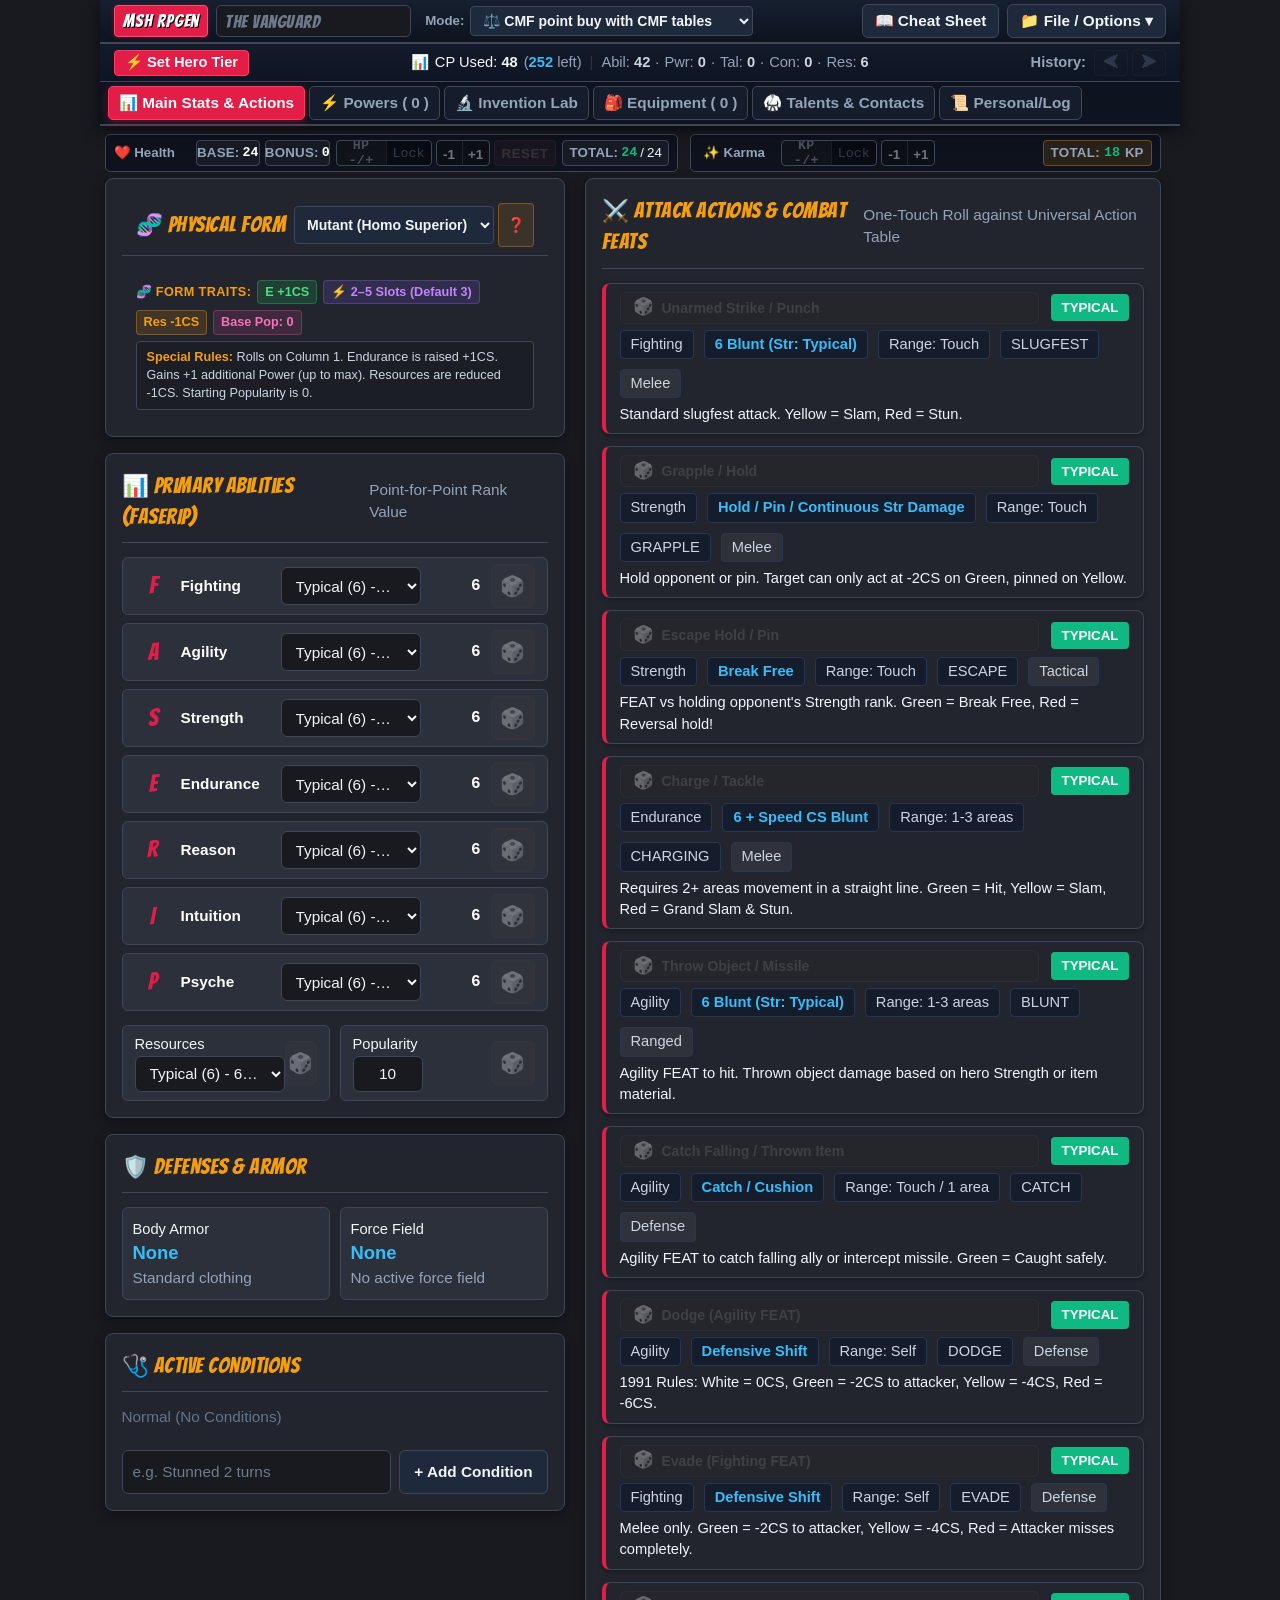
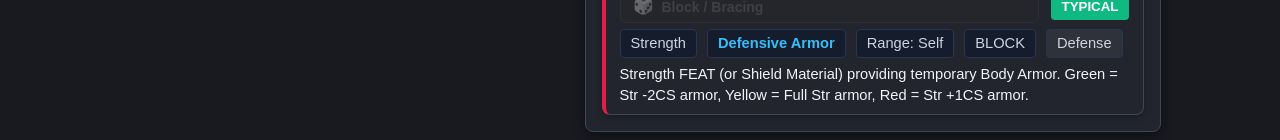
==== commit 6573e011: "v1.6.11: Rename History tab to Personal/Log, add reload button on update detection, and update help " ====
--- a/index.html
+++ b/index.html
@@ -5,7 +5,7 @@
   <meta charset="UTF-8">
   <meta name="viewport" content="width=device-width, initial-scale=1.0, maximum-scale=1.0, user-scalable=no">
   <title>MSH RPGen</title>
-  <link rel="stylesheet" href="styles.css?v=1.6.10">
+  <link rel="stylesheet" href="styles.css?v=1.6.11">
   <link rel="preconnect" href="https://fonts.googleapis.com">
   <link rel="preconnect" href="https://fonts.gstatic.com" crossorigin>
   <link href="https://fonts.googleapis.com/css2?family=Bangers&display=swap" rel="stylesheet">
@@ -204,7 +204,7 @@
         <button class="nav-tab-btn" data-tab="invention">🔬 Invention Lab</button>
         <button class="nav-tab-btn" data-tab="equipment">🎒 Equipment (<span id="tab-equipment-count">0</span>)</button>
         <button class="nav-tab-btn" data-tab="talents">🥋 Talents & Contacts</button>
-        <button class="nav-tab-btn" data-tab="background">📜 History</button>
+        <button class="nav-tab-btn" data-tab="background">📜 Personal/Log</button>
       </div>
     </nav>
   </div>
@@ -1010,7 +1010,7 @@
 
     </section>
 
-    <!-- TAB 6: HISTORY (BIOGRAPHY, RESOURCES & EDIT LOG) -->
+    <!-- TAB 6: PERSONAL/LOG (BIOGRAPHY, RESOURCES & EDIT LOG) -->
     <section class="tab-pane" id="tab-pane-background">
       <!-- Hidden compatibility elements -->
       <span id="progression-karma-val" style="display: none;" aria-hidden="true">0</span>
@@ -2110,7 +2110,7 @@
           <!-- SECTION: PROGRAM UPDATES & AUTOMATED CHECKING -->
           <div style="font-weight: 700; color: var(--text-main); font-size: 11pt; border-bottom: 1px solid var(--border-color); padding-bottom: 6px; margin-top: 10px; display: flex; justify-content: space-between; align-items: center;">
             <span>🔄 Program Updates &amp; Automated Checking</span>
-            <span class="meta-tag" id="update-version-tag" style="color: var(--marvel-gold); font-size: 10pt;">v1.6.10</span>
+            <span class="meta-tag" id="update-version-tag" style="color: var(--marvel-gold); font-size: 10pt;">v1.6.11</span>
           </div>
 
           <div class="update-settings-panel" style="background: rgba(0, 0, 0, 0.2); border: 1px solid var(--border-color); border-radius: 6px; padding: 12px; display: flex; flex-direction: column; gap: 10px;">
@@ -2133,9 +2133,14 @@
                 <span>Last checked: <strong id="update-last-checked-text" style="color: var(--text-main);">Never</strong></span>
                 <span id="update-status-badge" style="margin-left: 8px; font-weight: 700; color: #4ade80;"></span>
               </div>
-              <button type="button" class="icon-btn" id="btn-check-updates-now" style="font-size: 10pt; padding: 4px 12px;">
-                🔄 Check for Updates Now
-              </button>
+              <div style="display: flex; gap: 8px; align-items: center; flex-wrap: wrap;">
+                <button type="button" class="icon-btn primary" id="btn-reload-app-update" style="display: none; font-size: 10pt; padding: 4px 12px; background: #0284c7; border-color: #38bdf8; color: #ffffff; font-weight: 700;" title="Reload application to apply the latest update">
+                  🔄 Reload Application
+                </button>
+                <button type="button" class="icon-btn" id="btn-check-updates-now" style="font-size: 10pt; padding: 4px 12px;">
+                  🔄 Check for Updates Now
+                </button>
+              </div>
             </div>
           </div>
         </div>
@@ -2661,7 +2666,7 @@
         </div>
 
         <div style="font-size: 10pt; color: var(--text-muted); background: rgba(0, 0, 0, 0.2); border: 1px solid var(--border-color); border-radius: 6px; padding: 8px 12px; line-height: 1.4;">
-          💡 <strong>Notice:</strong> Characters started in Random mode can freely graduate to Modeled mode at any time. However, because Modeled mode removes slot constraints, returning from Modeled to Random requires rolling back to Revision #1 in the History tab.
+          💡 <strong>Notice:</strong> Characters started in Random mode can freely graduate to Modeled mode at any time. However, because Modeled mode removes slot constraints, returning from Modeled to Random requires rolling back to Revision #1 in the Personal/Log tab.
         </div>
       </div>
       <div class="modal-footer" style="display: flex; justify-content: flex-end; gap: 10px; padding: 10px 18px; border-top: 1px solid var(--border-color);">
@@ -4053,7 +4058,7 @@
             Starting CP or KP has already been spent on this character's abilities, powers, or talents.
           </div>
           <div style="margin-top: 4px; color: #fecaca;">
-            To unlock the form selection dropdown, roll back to the <strong>first character history entry (Revision #1)</strong> in the <strong>📜 History</strong> tab.
+            To unlock the form selection dropdown, roll back to the <strong>first character history entry (Revision #1)</strong> in the <strong>📜 Personal/Log</strong> tab.
           </div>
           <button type="button" class="icon-btn compact" id="btn-change-form-rollback-action" style="margin-top: 8px; font-size: 10pt;" title="Rewind character to initial save point">
             ⏮️ Roll Back to First Save Point (Revision #1)
@@ -4213,13 +4218,13 @@
   </div>
 
   <!-- Scripts Loading -->
-  <script src="universal_table.js?v=1.6.10"></script>
-  <script src="data_forms.js?v=1.6.10"></script>
-  <script src="data_powers.js?v=1.6.10"></script>
-  <script src="data_talents.js?v=1.6.10"></script>
-  <script src="data_equipment.js?v=1.6.10"></script>
-  <script src="inventions.js?v=1.6.10"></script>
-  <script src="character_model.js?v=1.6.10"></script>
-  <script src="app.js?v=1.6.10"></script>
+  <script src="universal_table.js?v=1.6.11"></script>
+  <script src="data_forms.js?v=1.6.11"></script>
+  <script src="data_powers.js?v=1.6.11"></script>
+  <script src="data_talents.js?v=1.6.11"></script>
+  <script src="data_equipment.js?v=1.6.11"></script>
+  <script src="inventions.js?v=1.6.11"></script>
+  <script src="character_model.js?v=1.6.11"></script>
+  <script src="app.js?v=1.6.11"></script>
 </body>
 </html>
--- a/styles.css
+++ b/styles.css
@@ -2746,6 +2746,26 @@
 .eq-dmg-prot {
   color: #0284c7;
   font-weight: 600;
+}
+
+/* Update Checker Reload Button */
+#btn-reload-app-update {
+  background: #0284c7;
+  border-color: #38bdf8;
+  color: #ffffff;
+  font-weight: 700;
+  display: inline-flex;
+  align-items: center;
+  gap: 6px;
+  box-shadow: 0 0 10px rgba(56, 189, 248, 0.35);
+  transition: transform 0.15s ease, background-color 0.15s ease;
+}
+
+#btn-reload-app-update:hover {
+  background: #0369a1;
+  border-color: #7dd3fc;
+  color: #ffffff;
+  transform: translateY(-1px);
 }
 
 /* Store Description Hover Popover Tooltip (Persistent on hover) */
@@ -8437,6 +8457,19 @@
   color: #ffffff !important;
 }
 
+body[data-theme="manilla"] #btn-reload-app-update {
+  background: #0369a1 !important;
+  border-color: #0284c7 !important;
+  color: #ffffff !important;
+  box-shadow: 0 2px 4px rgba(0, 0, 0, 0.15) !important;
+}
+
+body[data-theme="manilla"] #btn-reload-app-update:hover {
+  background: #075985 !important;
+  border-color: #0369a1 !important;
+  color: #ffffff !important;
+}
+
 body[data-theme="manilla"] .inv-rev-working-model-box {
   background: #e0f2fe !important;
   border-color: #0284c7 !important;
@@ -10129,6 +10162,18 @@
   color: #fca5a5;
 }
 
+body[data-theme="aqua"] #btn-reload-app-update {
+  background: #0284c7;
+  border-color: #38bdf8;
+  color: #ffffff;
+  box-shadow: 0 0 10px rgba(56, 189, 248, 0.4);
+}
+
+body[data-theme="aqua"] #btn-reload-app-update:hover {
+  background: #0369a1;
+  border-color: #7dd3fc;
+}
+
 /* Aqua: Help & Rulebook Modals */
 body[data-theme="aqua"] .rulebook-desc {
   color: #f0fdfa;
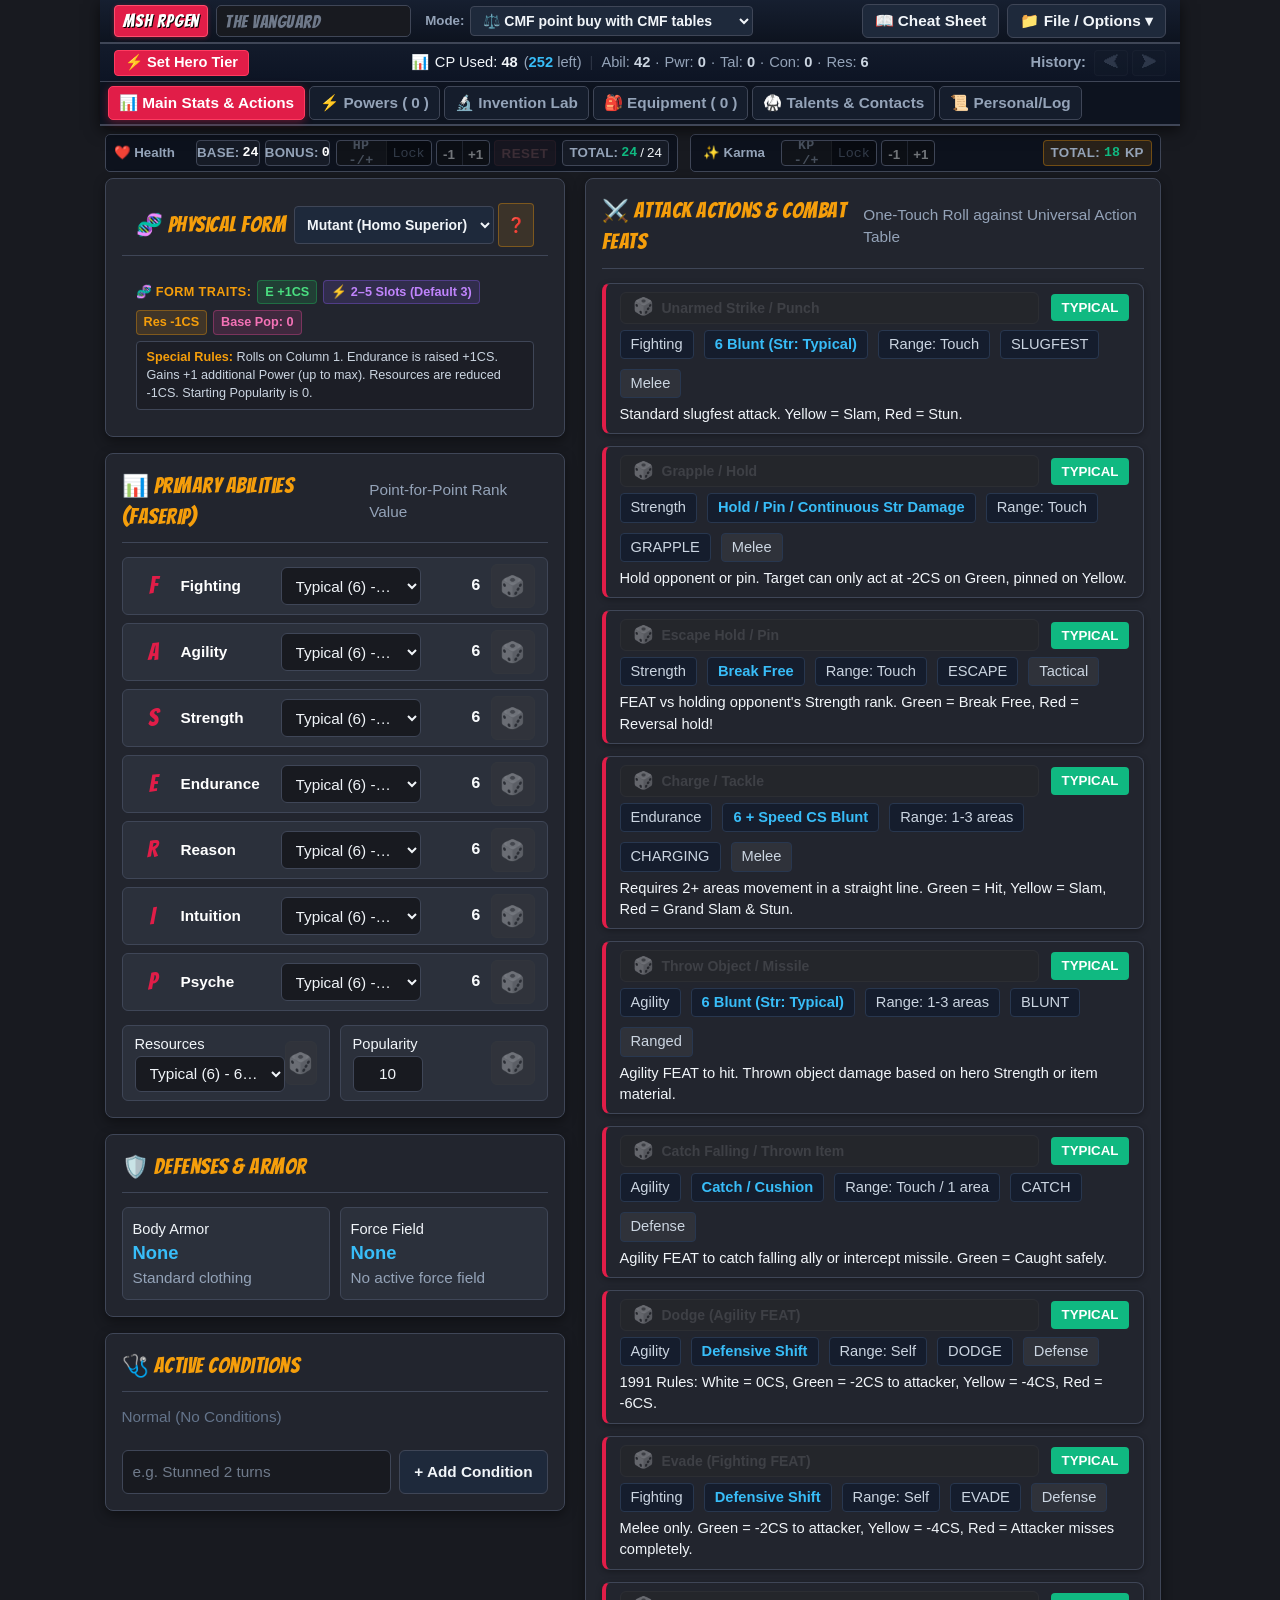
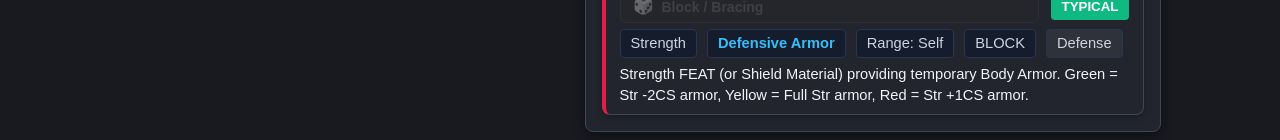
==== commit 6ec192e1: "v1.6.16: Allow equipment inventory to occupy full space of equipment tab when store is popped out" ====
--- a/index.html
+++ b/index.html
@@ -5,7 +5,7 @@
   <meta charset="UTF-8">
   <meta name="viewport" content="width=device-width, initial-scale=1.0, maximum-scale=1.0, user-scalable=no">
   <title>MSH RPGen</title>
-  <link rel="stylesheet" href="styles.css?v=1.6.11">
+  <link rel="stylesheet" href="styles.css?v=1.6.16">
   <link rel="preconnect" href="https://fonts.googleapis.com">
   <link rel="preconnect" href="https://fonts.gstatic.com" crossorigin>
   <link href="https://fonts.googleapis.com/css2?family=Bangers&display=swap" rel="stylesheet">
@@ -62,7 +62,7 @@
             <button type="button" class="dropdown-item" id="menu-item-save">💾 Save Character (.msh)</button>
             <button type="button" class="dropdown-item" id="menu-item-open">📂 Open Character (.msh)</button>
             <input type="file" id="import-file-input" accept=".msh,.json" style="display: none;">
-            <button type="button" class="dropdown-item" id="menu-item-set-folder">📁 Set Load/Save Folder...</button>
+            <button type="button" class="dropdown-item" id="menu-item-set-folder">📁 File Management...</button>
             <button type="button" class="dropdown-item" id="menu-item-print-preview">🖨️ Print Preview &amp; PDF Export...</button>
             <div class="dropdown-divider"></div>
             <button type="button" class="dropdown-item" id="menu-item-touch-toggle">📱 Touch Controls: <strong id="menu-item-touch-status">OFF</strong></button>
@@ -932,6 +932,10 @@
                 <div style="color: var(--text-muted); font-size: 10pt;">Equipped and carried weapons, tactical armor, communications, and custom inventions.</div>
               </div>
               <div style="display: flex; align-items: center; gap: 8px;">
+                <div id="inv-store-popped-actions" style="display: none; align-items: center; gap: 8px;">
+                  <button type="button" class="icon-btn compact primary" id="btn-focus-store-inv" title="Bring the popped-out Equipment Store window to front" style="font-size: 10pt; padding: 2px 8px; min-height: 28px;">🔍 View Store Window</button>
+                  <button type="button" class="icon-btn compact" id="btn-dock-store-inv" title="Dock Equipment Store back into this tab" style="font-size: 10pt; padding: 2px 8px; min-height: 28px;">↘ Dock Store</button>
+                </div>
                 <button type="button" class="icon-btn compact" id="btn-collapse-inventory" title="Collapse Inventory to maximize equipment store" style="font-size: 10pt; padding: 2px 8px; min-height: 28px;">▼ Collapse</button>
               </div>
             </div>
@@ -2044,9 +2048,9 @@
           <label class="checkbox-label" style="display: flex; align-items: flex-start; gap: 10px; cursor: pointer;">
             <input type="checkbox" id="option-power-adjustment" style="margin-top: 3px;">
             <div>
-              <strong class="option-control-header">Enable "Power Adjustment" House Rule</strong>
+              <strong class="option-control-header">Enable "Power Tradeoff" House Rule</strong>
               <div style="color: var(--text-muted); font-size: 10pt; margin-top: 2px; line-height: 1.4;">
-                Allows trading rank-based statistics within a single power (e.g. +1 CS Range for -1 CS Intensity). Free at character creation or for &plusmn;1 CS shifts in active play; shifts of &gt;1 CS cost 100 KP per extra column shifted. Ranks cannot exceed Amazing (AM) or drop below Feeble (FE). Click any power title to adjust.
+                Allows trading rank-based statistics within a single power (e.g. +1 CS Range for -1 CS Intensity). Free at character creation or for &plusmn;1 CS shifts in active play; shifts of &gt;1 CS cost 100 KP per extra column shifted. Ranks cannot exceed Amazing (AM) or drop below Feeble (FE). Rank tradeoffs made after a power is first obtained require an in-game explanation (mutation, gadget modification, etc.). Click any power card menu to configure tradeoffs.
               </div>
             </div>
           </label>
@@ -2110,7 +2114,7 @@
           <!-- SECTION: PROGRAM UPDATES & AUTOMATED CHECKING -->
           <div style="font-weight: 700; color: var(--text-main); font-size: 11pt; border-bottom: 1px solid var(--border-color); padding-bottom: 6px; margin-top: 10px; display: flex; justify-content: space-between; align-items: center;">
             <span>🔄 Program Updates &amp; Automated Checking</span>
-            <span class="meta-tag" id="update-version-tag" style="color: var(--marvel-gold); font-size: 10pt;">v1.6.11</span>
+            <span class="meta-tag" id="update-version-tag" style="color: var(--marvel-gold); font-size: 10pt;">v1.6.16</span>
           </div>
 
           <div class="update-settings-panel" style="background: rgba(0, 0, 0, 0.2); border: 1px solid var(--border-color); border-radius: 6px; padding: 12px; display: flex; flex-direction: column; gap: 10px;">
@@ -2148,112 +2152,55 @@
     </div>
   </div>
 
-  <!-- MODAL: CONFIGURE CHARACTER LOAD & SAVE FOLDER (WITH FOLDER TREE BROWSER) -->
+  <!-- MODAL: FILE MANAGEMENT -->
   <div id="modal-load-save-folder" class="modal-overlay">
     <div class="modal-box folder-modal-box">
       <div class="modal-header">
         <div style="display: flex; align-items: center; gap: 10px; flex-wrap: wrap;">
-          <span class="modal-title">📁 Character Save &amp; Load Folder Browser</span>
-          <span id="folder-status-badge" class="meta-tag" style="background: rgba(16, 185, 129, 0.15); color: #34d399; font-weight: 700;">Documents (System Default)</span>
+          <span class="modal-title">📁 File Management</span>
+          <span id="folder-status-badge" class="meta-tag" style="background: rgba(16, 185, 129, 0.15); color: #34d399; font-weight: 700;">Documents\MSHRPGen (System Default)</span>
         </div>
         <button type="button" class="modal-close" id="btn-close-folder-modal-x">&times;</button>
       </div>
-      <div class="modal-body" style="padding: 14px 18px; display: flex; flex-direction: column; gap: 12px; overflow-y: auto; flex: 1 1 auto; min-height: 0;">
-        <!-- Top Location Banner & Actions -->
-        <div class="folder-tree-top-bar">
-          <div style="flex: 1 1 260px; min-width: 0;">
-            <div style="font-size: 8.5pt; color: var(--text-muted); text-transform: uppercase; letter-spacing: 0.5px; font-weight: 700;">Active Save / Load Target:</div>
-            <div id="folder-current-path" style="font-family: monospace; font-size: 11pt; color: #38bdf8; font-weight: 700; word-break: break-all; margin-top: 2px;">
-              📁 Documents (System Default)
-            </div>
-            <div id="folder-os-hint" style="font-size: 9pt; color: var(--text-muted); margin-top: 2px;">
+      <div class="modal-body" style="padding: 16px 20px; display: flex; flex-direction: column; gap: 14px; overflow: hidden; flex: 1 1 auto; min-height: 0;">
+        <!-- Top Folder Settings Card: Default Folder Field & Change / Reset Buttons -->
+        <div class="folder-settings-card">
+          <div style="display: flex; justify-content: space-between; align-items: center; flex-wrap: wrap; gap: 8px;">
+            <label for="folder-current-path-field" style="font-size: 8.5pt; color: var(--text-muted); text-transform: uppercase; letter-spacing: 0.5px; font-weight: 700;">
+              Current Default Save Folder:
+            </label>
+            <div id="folder-os-hint" style="font-size: 8.5pt; color: var(--text-muted);">
               Detecting operating system default...
             </div>
           </div>
-          <div style="display: flex; gap: 6px; flex-wrap: wrap; align-items: center;">
-            <button type="button" class="icon-btn compact primary" id="btn-browse-folder" title="Open OS file dialog to select or change root folder">📁 Browse &amp; Connect Root...</button>
-            <button type="button" class="icon-btn compact" id="btn-refresh-folder-tree" title="Re-scan current folder tree and characters">🔄 Refresh</button>
-            <button type="button" class="icon-btn compact" id="btn-reset-folder-default" title="Reset back to system default Documents folder">🔄 Reset Default</button>
-          </div>
-        </div>
-
-        <!-- Quick Filter / Search Bar -->
-        <div style="display: flex; gap: 8px; align-items: center;">
-          <input type="text" id="input-filter-folder-tree" class="field-input compact" placeholder="🔍 Search folder hierarchy and character files..." style="flex: 1; font-size: 9.5pt;">
-          <span id="folder-tree-status-indicator" class="meta-tag" style="background: rgba(56, 189, 248, 0.1); color: #38bdf8; font-size: 8.5pt; font-weight: 700;">Tree Ready</span>
-        </div>
-
-        <!-- Dual-Pane Folder Tree & Inspector Layout -->
-        <div class="folder-tree-grid">
-          <!-- Left Pane: Hierarchical Folder Tree -->
-          <div class="folder-tree-pane">
-            <div style="display: flex; justify-content: space-between; align-items: center;">
-              <strong style="color: var(--marvel-gold); font-size: 10.5pt; display: flex; align-items: center; gap: 5px;">
-                <span>📂</span> Folder Hierarchy
-              </strong>
-              <button type="button" class="icon-btn compact" id="btn-tree-new-folder" style="font-size: 8.5pt; padding: 2px 7px;" title="Create a new subfolder in the currently selected folder">➕ New Subfolder</button>
-            </div>
-            <div id="folder-tree-view" class="folder-tree-container">
-              <!-- Dynamically populated folder tree nodes -->
-            </div>
-          </div>
-
-          <!-- Right Pane: Selected Folder Inspector & Character Files -->
-          <div class="folder-inspector-pane">
-            <!-- Breadcrumbs -->
-            <div id="folder-tree-breadcrumbs" class="folder-breadcrumbs">
-              <span class="folder-breadcrumb-item active">📁 Root</span>
-            </div>
-
-            <!-- Folder Header Card & Actions -->
-            <div class="folder-inspector-card">
-              <div style="display: flex; justify-content: space-between; align-items: flex-start; flex-wrap: wrap; gap: 8px;">
-                <div>
-                  <h4 id="folder-inspector-name" style="margin: 0; color: var(--text-main); font-size: 11pt; font-weight: 700;">Documents (System Default)</h4>
-                  <div id="folder-inspector-stats" style="font-size: 9pt; color: var(--text-muted); margin-top: 2px;">0 subfolders • 0 character files</div>
-                </div>
-                <div style="display: flex; gap: 6px; flex-wrap: wrap;">
-                  <button type="button" class="icon-btn primary" id="btn-set-active-folder" style="font-size: 9pt; padding: 4px 10px; font-weight: 700;">⭐ Set as Active Folder</button>
-                  <button type="button" class="icon-btn" id="btn-save-current-to-folder" style="font-size: 9pt; padding: 4px 10px;" title="Save current character sheet directly into this folder">💾 Save Hero Here</button>
-                </div>
-              </div>
-            </div>
-
-            <!-- Character Files in This Folder -->
-            <div style="display: flex; flex-direction: column; gap: 6px; flex: 1 1 auto; min-height: 0;">
-              <div style="display: flex; justify-content: space-between; align-items: center;">
-                <strong style="color: var(--text-main); font-size: 10pt;">
-                  🦸 Character Files in this Folder (<span id="folder-files-count">0</span>)
-                </strong>
-                <button type="button" class="icon-btn compact" id="btn-copy-known-to-folder" style="font-size: 8.5pt; padding: 2px 7px;" title="Copy all known character files into this folder">📦 Copy All Known Here</button>
-              </div>
-              <div id="folder-tree-files-list" class="folder-files-container">
-                <!-- Dynamically populated character files in selected folder -->
-              </div>
-            </div>
-          </div>
-        </div>
-
-        <!-- Collapsible Known Characters Drawer -->
-        <details class="known-files-details" style="background: rgba(0, 0, 0, 0.2); border: 1px solid var(--border-color); border-radius: 6px; padding: 8px 12px; margin-top: 2px;">
-          <summary style="cursor: pointer; font-weight: 700; color: var(--text-muted); font-size: 10pt; display: flex; justify-content: space-between; align-items: center;">
-            <span>📦 All Known Character Files Across Sessions (<span id="known-files-count">0</span>)</span>
-            <span style="font-size: 9pt; color: #38bdf8;">Click to expand</span>
-          </summary>
-          <div style="margin-top: 10px; display: flex; flex-direction: column; gap: 8px;">
-            <div style="display: flex; justify-content: space-between; align-items: center; flex-wrap: wrap; gap: 8px;">
-              <div style="font-size: 9.5pt; color: var(--text-muted);">
-                Characters saved or imported during your sessions:
-              </div>
-              <button type="button" class="icon-btn compact" id="btn-move-known-files" style="font-size: 9pt; padding: 3px 8px;" title="Copy all known character files into the active folder">📦 Copy All to Active Folder</button>
-            </div>
-            <div id="known-files-list" style="max-height: 150px; overflow-y: auto; display: flex; flex-direction: column; gap: 4px; background: rgba(0, 0, 0, 0.25); border: 1px solid var(--border-color); border-radius: 4px; padding: 6px;"></div>
-          </div>
-        </details>
+          <div style="display: flex; gap: 8px; align-items: center; flex-wrap: wrap;">
+            <input type="text" id="folder-current-path-field" class="field-input" readonly value="Documents\MSHRPGen" style="flex: 1 1 320px; min-width: 220px; font-family: monospace; font-size: 10pt; font-weight: 700; color: #38bdf8; background: rgba(0, 0, 0, 0.35); cursor: default;">
+            <button type="button" class="icon-btn primary" id="btn-browse-folder" title="Traverse your local file tree to choose a new default save folder">📁 Change Default Folder...</button>
+            <button type="button" class="icon-btn" id="btn-reset-folder-default" title="Reset default save folder back to Documents\MSHRPGen">🔄 Reset to Default</button>
+          </div>
+        </div>
+
+        <!-- Character Files List Section -->
+        <div style="display: flex; flex-direction: column; gap: 8px; flex: 1 1 auto; min-height: 0; overflow: hidden;">
+          <div style="display: flex; justify-content: space-between; align-items: center; flex-wrap: wrap; gap: 10px; flex-shrink: 0;">
+            <strong style="color: var(--text-main); font-size: 10.5pt; display: flex; align-items: center; gap: 6px;">
+              <span>🦸</span> Known Character Files (<span id="folder-files-count">0</span>)
+            </strong>
+            <div style="display: flex; gap: 8px; align-items: center; flex-wrap: wrap;">
+              <input type="text" id="input-filter-files" class="field-input compact" placeholder="🔍 Search characters by name, file, or path..." style="width: 260px; font-size: 9pt;">
+              <button type="button" class="icon-btn compact" id="btn-copy-known-to-folder" style="font-size: 8.5pt; padding: 3px 8px;" title="Relocate or copy all known character files into the default folder">📦 Relocate All to Default</button>
+            </div>
+          </div>
+
+          <!-- Scrollable Files List -->
+          <div id="folder-tree-files-list" class="folder-files-container" style="flex: 1 1 auto; min-height: 0; overflow-y: auto;">
+            <!-- Dynamically populated character file rows with path & actions -->
+          </div>
+        </div>
       </div>
       <div class="modal-footer" style="display: flex; justify-content: space-between; align-items: center; padding: 10px 18px; border-top: 1px solid var(--border-color); flex-shrink: 0;">
         <div style="font-size: 9.5pt; color: var(--text-muted);">
-          Tip: <strong>"Open Character"</strong> and <strong>"Save Character"</strong> will start in your <strong>Active Folder</strong>.
+          Tip: <strong>"Save Character"</strong> and <strong>"Open Character"</strong> will start directly in your <strong>Default Save Folder</strong>.
         </div>
         <button type="button" class="icon-btn" id="btn-close-folder-modal-footer">Close</button>
       </div>
@@ -2962,12 +2909,12 @@
     </div>
   </div>
 
-  <!-- MODAL: POWER ADJUSTMENT (HOUSE RULE) -->
+  <!-- MODAL: POWER TRADEOFF (HOUSE RULE) -->
   <div id="modal-power-adjustment" class="modal-overlay">
     <div class="modal-box" style="max-width: 600px; width: 95%;">
       <div class="modal-header">
         <div style="display: flex; align-items: center; gap: 10px; flex-wrap: wrap;">
-          <span class="modal-title">⚡ Power Adjustment</span>
+          <span class="modal-title">⚡ Power Tradeoff</span>
           <span class="meta-tag" id="adj-power-rank-badge" style="color: var(--marvel-gold); font-size: 10.5pt; font-weight: 700;"></span>
         </div>
         <button type="button" class="modal-close" id="btn-close-adj-modal">&times;</button>
@@ -2984,7 +2931,7 @@
 
         <!-- Single aspect warning banner -->
         <div id="adj-single-aspect-notice" style="display: none; background: rgba(239, 68, 68, 0.12); border: 1px solid rgba(239, 68, 68, 0.4); border-radius: 6px; padding: 12px; color: var(--text-main); font-size: 10pt; line-height: 1.5;">
-          ⚠️ <strong>Single Rank Aspect:</strong> This power only possesses a single rank-based aspect and does not have a secondary rank-based stat to trade shifts with. Power adjustment requires balancing an increase in one aspect with an equal decrease in another aspect of the same power.
+          ⚠️ <strong>Single Rank Aspect:</strong> This power only possesses a single rank-based aspect and does not have a secondary rank-based stat to trade shifts with. Power tradeoff requires balancing an increase in one aspect with an equal decrease in another aspect of the same power.
         </div>
 
         <!-- Controls container (hidden if < 2 aspects) -->
@@ -3028,7 +2975,7 @@
 
           <!-- Comparison Table Preview -->
           <div>
-            <span class="field-label" style="margin-bottom: 6px;">Adjustment Preview:</span>
+            <span class="field-label" style="margin-bottom: 6px;">Tradeoff Preview:</span>
             <div style="border: 1px solid var(--border-color); border-radius: 6px; overflow: hidden;">
               <table class="power-adj-table" style="width: 100%; border-collapse: collapse; font-size: 10pt; text-align: left;">
                 <thead>
@@ -3036,7 +2983,7 @@
                     <th style="padding: 6px 10px; color: var(--text-muted);">Aspect</th>
                     <th style="padding: 6px 10px; color: var(--text-muted);">Base Rank &amp; Value</th>
                     <th style="padding: 6px 10px; color: var(--text-muted);">Shift</th>
-                    <th style="padding: 6px 10px; color: var(--text-muted);">Adjusted Rank &amp; Value</th>
+                    <th style="padding: 6px 10px; color: var(--text-muted);">Tradeoff Rank &amp; Value</th>
                   </tr>
                 </thead>
                 <tbody id="adj-preview-body">
@@ -3049,11 +2996,11 @@
           <div>
             <div style="display: flex; justify-content: space-between; align-items: center; margin-bottom: 4px;">
               <span class="field-label" id="adj-rationale-label">In-Game Explanation / Rationale:</span>
-              <span id="adj-rationale-required-badge" style="display: none; font-size: 10pt; color: #ef4444; font-weight: 700;">* Required for re-adjustment</span>
-            </div>
-            <textarea id="adj-rationale" class="field-input" rows="2" placeholder="e.g., Intensive physical training, mutant evolution, secondary mutation, cybernetic enhancement..."></textarea>
+              <span id="adj-rationale-required-badge" style="display: none; font-size: 10pt; color: #ef4444; font-weight: 700;">* Required after power is first obtained</span>
+            </div>
+            <textarea id="adj-rationale" class="field-input" rows="2" placeholder="e.g., Mutation, gadget modification, intensive training, cybernetic upgrade..."></textarea>
             <div style="font-size: 10pt; color: var(--text-muted); margin-top: 3px; line-height: 1.3;">
-              Adjusting the same power more than once requires an in-game explanation accepted by the GM.
+              Rank tradeoffs made after a power is first obtained require an in-game explanation (mutation, gadget modification, etc.) accepted by the GM.
             </div>
           </div>
 
@@ -3061,10 +3008,10 @@
 
       </div>
       <div class="modal-footer" style="display: flex; justify-content: space-between; align-items: center;">
-        <button type="button" class="icon-btn" id="btn-reset-adj" style="color: #ef4444;">↩️ Reset to Base</button>
+        <button type="button" class="icon-btn" id="btn-reset-adj" style="color: #ef4444;">↩️ Reset Tradeoff</button>
         <div style="display: flex; gap: 8px;">
           <button type="button" class="icon-btn modal-close-btn" id="btn-cancel-adj">Cancel</button>
-          <button type="button" class="icon-btn primary" id="btn-apply-adj">⚡ Apply Adjustment</button>
+          <button type="button" class="icon-btn primary" id="btn-apply-adj">⚡ Apply Tradeoff</button>
         </div>
       </div>
     </div>
@@ -4218,13 +4165,13 @@
   </div>
 
   <!-- Scripts Loading -->
-  <script src="universal_table.js?v=1.6.11"></script>
-  <script src="data_forms.js?v=1.6.11"></script>
-  <script src="data_powers.js?v=1.6.11"></script>
-  <script src="data_talents.js?v=1.6.11"></script>
-  <script src="data_equipment.js?v=1.6.11"></script>
-  <script src="inventions.js?v=1.6.11"></script>
-  <script src="character_model.js?v=1.6.11"></script>
-  <script src="app.js?v=1.6.11"></script>
+  <script src="universal_table.js?v=1.6.16"></script>
+  <script src="data_forms.js?v=1.6.16"></script>
+  <script src="data_powers.js?v=1.6.16"></script>
+  <script src="data_talents.js?v=1.6.16"></script>
+  <script src="data_equipment.js?v=1.6.16"></script>
+  <script src="inventions.js?v=1.6.16"></script>
+  <script src="character_model.js?v=1.6.16"></script>
+  <script src="app.js?v=1.6.16"></script>
 </body>
 </html>
--- a/styles.css
+++ b/styles.css
@@ -2410,17 +2410,17 @@
 }
 
 /* Auto-Position Mode (Default) - Hugs content with no empty space, capped at 50% max-height */
-.equipment-split-layout.split-auto .equipment-store-section {
+.equipment-split-layout.split-auto:not(.store-popped-out) .equipment-store-section {
   flex: 1 1 0% !important;
   height: auto !important;
   min-height: 0 !important;
 }
 
-.equipment-split-layout.split-auto .equipment-split-divider {
+.equipment-split-layout.split-auto:not(.store-popped-out) .equipment-split-divider {
   flex: 0 0 16px !important;
 }
 
-.equipment-split-layout.split-auto .equipment-inventory-section {
+.equipment-split-layout.split-auto:not(.store-popped-out) .equipment-inventory-section {
   flex: 0 1 auto !important;
   max-height: calc(50% - 6px) !important;
   min-height: 0 !important;
@@ -2429,7 +2429,7 @@
   flex-direction: column !important;
 }
 
-.equipment-split-layout.split-auto .equipment-inventory-section .equipment-section-inner {
+.equipment-split-layout.split-auto:not(.store-popped-out) .equipment-inventory-section .equipment-section-inner {
   display: flex !important;
   flex-direction: column !important;
   flex: 1 1 auto !important;
@@ -2438,37 +2438,71 @@
   overflow: hidden !important;
 }
 
-.equipment-split-layout.split-auto .equipment-inventory-body {
+.equipment-split-layout.split-auto:not(.store-popped-out) .equipment-inventory-body {
   flex: 1 1 auto !important;
   min-height: 0 !important;
   overflow-y: auto !important;
 }
 
-.equipment-split-layout.collapsed-top .equipment-store-section {
+.equipment-split-layout.collapsed-top:not(.store-popped-out) .equipment-store-section {
   display: none !important;
 }
-.equipment-split-layout.collapsed-top .equipment-inventory-section {
+.equipment-split-layout.collapsed-top:not(.store-popped-out) .equipment-inventory-section {
   flex: 1 !important;
   height: calc(100% - 28px) !important;
   max-height: none !important;
 }
-.equipment-split-layout.collapsed-bottom .equipment-inventory-section {
+.equipment-split-layout.collapsed-bottom:not(.store-popped-out) .equipment-inventory-section {
   display: none !important;
 }
-.equipment-split-layout.collapsed-bottom .equipment-store-section {
+.equipment-split-layout.collapsed-bottom:not(.store-popped-out) .equipment-store-section {
   flex: 1 !important;
   height: calc(100% - 28px) !important;
 }
 
 /* Popped-out store state in Tab 4 */
 .equipment-split-layout.store-popped-out .equipment-store-section,
-.equipment-split-layout.store-popped-out #equipment-split-divider {
+.equipment-split-layout.store-popped-out #equipment-split-divider,
+.equipment-split-layout.store-popped-out .equipment-store-popped-banner,
+.equipment-split-layout.store-popped-out #btn-collapse-inventory {
   display: none !important;
 }
+
+.equipment-split-layout.store-popped-out #inv-store-popped-actions {
+  display: flex !important;
+}
+
+.equipment-split-layout.store-popped-out {
+  height: 100% !important;
+  max-height: 100% !important;
+  flex: 1 1 100% !important;
+}
+
 .equipment-split-layout.store-popped-out .equipment-inventory-section {
-  flex: 1 !important;
+  flex: 1 1 100% !important;
   height: 100% !important;
-  max-height: none !important;
+  max-height: 100% !important;
+  min-height: 0 !important;
+  display: flex !important;
+  flex-direction: column !important;
+  border: none !important;
+}
+
+.equipment-split-layout.store-popped-out .equipment-section-inner {
+  display: flex !important;
+  flex-direction: column !important;
+  flex: 1 1 auto !important;
+  height: 100% !important;
+  max-height: 100% !important;
+  min-height: 0 !important;
+  overflow: hidden !important;
+}
+
+.equipment-split-layout.store-popped-out .equipment-inventory-body {
+  flex: 1 1 auto !important;
+  height: 100% !important;
+  min-height: 0 !important;
+  overflow-y: auto !important;
 }
 
 .equipment-store-popped-banner {
@@ -3263,191 +3297,54 @@
   pointer-events: auto !important;
 }
 
-/* Configure Load/Save Folder Modal */
+/* File Management Modal (Docked in tab space below persistent top rows, matching tab size) */
 #modal-load-save-folder.modal-overlay {
-  overflow-y: auto;
-  padding: 12px;
-}
+  display: none;
+  position: fixed;
+  inset: 0;
+  width: 100vw;
+  height: 100vh;
+  align-items: center;
+  justify-content: center;
+  padding: 10px;
+  background: rgba(0, 0, 0, 0.7);
+  backdrop-filter: blur(4px);
+  z-index: 10000;
+}
+
+body.sticky-header-active #modal-load-save-folder.modal-overlay {
+  top: var(--app-sticky-header-height, 120px) !important;
+  height: calc(100vh - var(--app-sticky-header-height, 120px)) !important;
+  inset: var(--app-sticky-header-height, 120px) 0 0 0 !important;
+}
+
+#modal-load-save-folder.modal-overlay.open {
+  display: flex !important;
+}
+
 #modal-load-save-folder .modal-box,
 .modal-box.folder-modal-box {
-  max-width: 940px;
-  width: 96%;
-  height: calc(100% - 16px);
-  max-height: 840px;
+  width: 90% !important;
+  max-width: 1040px !important;
+  height: 90% !important;
+  max-height: calc(100% - 16px) !important;
   display: flex;
   flex-direction: column;
   min-height: 0;
   overflow: hidden;
-}
-
-.folder-tree-top-bar {
-  display: flex;
-  justify-content: space-between;
-  align-items: center;
-  flex-wrap: wrap;
-  gap: 10px;
+  border-radius: 8px;
+  box-shadow: 0 16px 40px rgba(0, 0, 0, 0.6);
+}
+
+.folder-settings-card {
+  display: flex;
+  flex-direction: column;
+  gap: 8px;
   background: rgba(0, 0, 0, 0.25);
   border: 1px solid var(--border-color);
   border-radius: 8px;
-  padding: 10px 14px;
-}
-
-.folder-tree-grid {
-  display: grid;
-  grid-template-columns: minmax(280px, 1fr) minmax(320px, 1.25fr);
-  gap: 14px;
-  flex: 1 1 auto;
-  min-height: 320px;
-  overflow: hidden;
-}
-
-@media (max-width: 768px) {
-  .folder-tree-grid {
-    grid-template-columns: 1fr;
-    overflow-y: auto;
-  }
-}
-
-.folder-tree-pane,
-.folder-inspector-pane {
-  display: flex;
-  flex-direction: column;
-  gap: 8px;
-  min-height: 0;
-  height: 100%;
-}
-
-.folder-tree-container {
-  flex: 1 1 auto;
-  min-height: 220px;
-  overflow-y: auto;
-  background: rgba(0, 0, 0, 0.3);
-  border: 1px solid var(--border-color);
-  border-radius: 6px;
-  padding: 6px 4px;
-}
-
-.folder-tree-node {
-  display: flex;
-  align-items: center;
-  gap: 6px;
-  padding: 5px 8px;
-  border-radius: 4px;
-  cursor: pointer;
-  user-select: none;
-  font-size: 10pt;
-  color: var(--text-main);
-  transition: all 0.12s ease;
-  white-space: nowrap;
-}
-
-.folder-tree-node:hover {
-  background: rgba(255, 255, 255, 0.07);
-}
-
-.folder-tree-node.selected {
-  background: rgba(56, 189, 248, 0.18) !important;
-  color: #38bdf8 !important;
-  font-weight: 700;
-  border-left: 3px solid #38bdf8;
-}
-
-.folder-tree-node.is-active-target {
-  box-shadow: inset 0 0 0 1px rgba(52, 211, 153, 0.4);
-}
-
-.folder-tree-node.is-active-target .folder-tree-label {
-  color: #34d399;
-}
-
-.folder-tree-chevron {
-  display: inline-flex;
-  align-items: center;
-  justify-content: center;
-  width: 18px;
-  height: 18px;
-  font-size: 8pt;
-  color: var(--text-muted);
-  cursor: pointer;
-  border-radius: 3px;
+  padding: 12px 16px;
   flex-shrink: 0;
-  transition: transform 0.15s ease;
-}
-
-.folder-tree-chevron:hover {
-  background: rgba(255, 255, 255, 0.12);
-  color: var(--text-main);
-}
-
-.folder-tree-icon {
-  font-size: 11pt;
-  flex-shrink: 0;
-}
-
-.folder-tree-label {
-  flex: 1;
-  overflow: hidden;
-  text-overflow: ellipsis;
-  white-space: nowrap;
-}
-
-.folder-tree-badge {
-  font-size: 8pt;
-  font-weight: 700;
-  padding: 1px 5px;
-  border-radius: 3px;
-  background: rgba(0, 0, 0, 0.35);
-  color: var(--text-muted);
-  flex-shrink: 0;
-}
-
-.folder-tree-badge.active-badge {
-  background: rgba(16, 185, 129, 0.25);
-  color: #34d399;
-  border: 1px solid rgba(52, 211, 153, 0.4);
-}
-
-.folder-breadcrumbs {
-  display: flex;
-  align-items: center;
-  gap: 4px;
-  flex-wrap: wrap;
-  font-size: 9.5pt;
-  padding: 6px 10px;
-  background: rgba(0, 0, 0, 0.2);
-  border: 1px solid var(--border-color);
-  border-radius: 6px;
-  color: var(--text-muted);
-}
-
-.folder-breadcrumb-item {
-  cursor: pointer;
-  color: #38bdf8;
-  font-weight: 600;
-  display: inline-flex;
-  align-items: center;
-  gap: 3px;
-}
-
-.folder-breadcrumb-item:hover {
-  text-decoration: underline;
-}
-
-.folder-breadcrumb-item.active {
-  color: var(--text-main);
-  cursor: default;
-  font-weight: 700;
-  text-decoration: none;
-}
-
-.folder-inspector-card {
-  background: rgba(0, 0, 0, 0.25);
-  border: 1px solid var(--border-color);
-  border-radius: 6px;
-  padding: 10px 12px;
-  display: flex;
-  flex-direction: column;
-  gap: 8px;
 }
 
 .folder-files-container {
@@ -3463,59 +3360,67 @@
   padding: 8px;
 }
 
-.folder-file-row,
-.known-file-row {
+.folder-file-row {
   display: flex;
   justify-content: space-between;
   align-items: center;
-  padding: 7px 10px;
+  padding: 9px 12px;
   background: rgba(255, 255, 255, 0.03);
   border: 1px solid rgba(255, 255, 255, 0.06);
-  border-radius: 5px;
-  font-size: 10pt;
-  gap: 10px;
+  border-radius: 6px;
+  font-size: 10pt;
+  gap: 12px;
   transition: all 0.12s ease;
 }
 
-.folder-file-row:hover,
-.known-file-row:hover {
+.folder-file-row:hover {
   background: rgba(255, 255, 255, 0.07);
   border-color: rgba(56, 189, 248, 0.35);
 }
 
-/* Theme adaptations for Folder Tree Browser */
-body[data-theme="manilla"] .folder-tree-top-bar,
-body[data-theme="manilla"] .folder-tree-container,
-body[data-theme="manilla"] .folder-breadcrumbs,
-body[data-theme="manilla"] .folder-inspector-card,
+/* Theme adaptations for File Management */
+body[data-theme="manilla"] .folder-settings-card,
 body[data-theme="manilla"] .folder-files-container {
   background: #f0ede6 !important;
   border-color: #c2bcaf !important;
   color: #1e293b !important;
 }
 
-body[data-theme="manilla"] .folder-tree-node:hover,
-body[data-theme="manilla"] .folder-file-row:hover,
-body[data-theme="manilla"] .known-file-row:hover {
-  background: #e4dfd5 !important;
-}
-
-body[data-theme="manilla"] .folder-tree-node.selected {
-  background: #dfd8cb !important;
-  color: #b91c1c !important;
-  border-left-color: #b91c1c !important;
-}
-
-body[data-theme="slate"] .folder-tree-container,
+body[data-theme="manilla"] .folder-file-row {
+  background: #fbf9f5 !important;
+  border-color: #d6cfc2 !important;
+}
+
+body[data-theme="manilla"] .folder-file-row:hover {
+  background: #ede7dc !important;
+  border-color: #a89f91 !important;
+}
+
 body[data-theme="slate"] .folder-files-container {
   background: rgba(15, 23, 42, 0.6) !important;
   border-color: #334155 !important;
 }
 
-body[data-theme="aqua"] .folder-tree-container,
 body[data-theme="aqua"] .folder-files-container {
   background: rgba(16, 45, 82, 0.7) !important;
   border-color: #23588e !important;
+}
+
+.icon-btn.danger {
+  color: #f87171 !important;
+  border-color: rgba(239, 68, 68, 0.4) !important;
+}
+.icon-btn.danger:hover {
+  background: rgba(239, 68, 68, 0.2) !important;
+  color: #fca5a5 !important;
+}
+body[data-theme="manilla"] .icon-btn.danger {
+  color: #b91c1c !important;
+  border-color: rgba(185, 28, 28, 0.4) !important;
+}
+body[data-theme="manilla"] .icon-btn.danger:hover {
+  background: rgba(185, 28, 28, 0.15) !important;
+  color: #991b1b !important;
 }
 
 /* Touch Controls Active Status (Vibrant Green for Intuitive Recognition) */
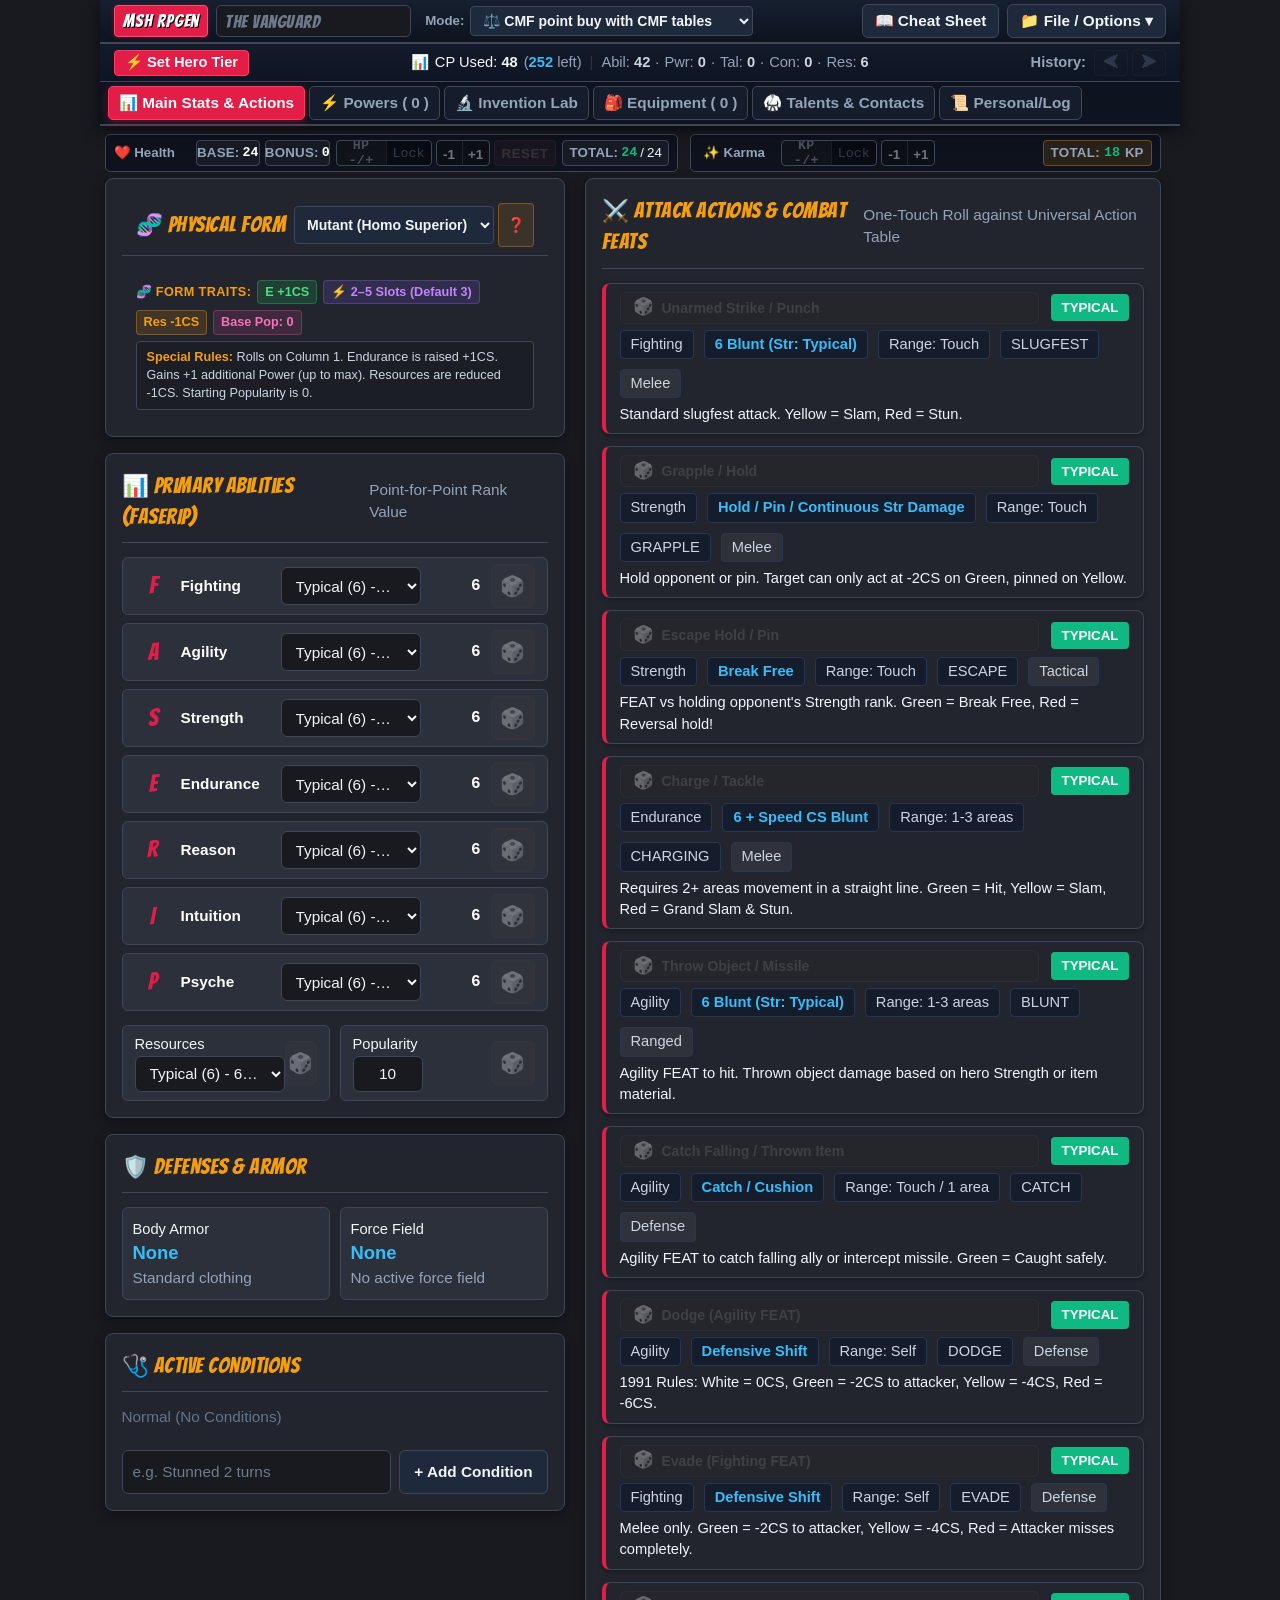
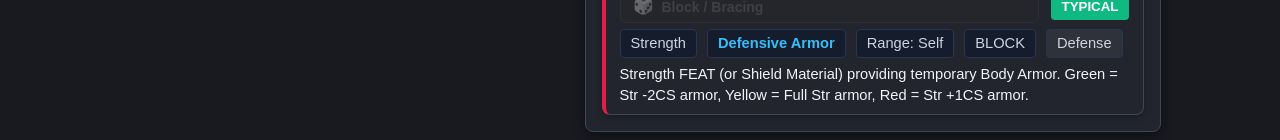
==== commit 2f563f5b: "v1.6.17: Show minimal inventory section upon initial switch to Equipment tab" ====
--- a/index.html
+++ b/index.html
@@ -5,7 +5,7 @@
   <meta charset="UTF-8">
   <meta name="viewport" content="width=device-width, initial-scale=1.0, maximum-scale=1.0, user-scalable=no">
   <title>MSH RPGen</title>
-  <link rel="stylesheet" href="styles.css?v=1.6.16">
+  <link rel="stylesheet" href="styles.css?v=1.6.17">
   <link rel="preconnect" href="https://fonts.googleapis.com">
   <link rel="preconnect" href="https://fonts.gstatic.com" crossorigin>
   <link href="https://fonts.googleapis.com/css2?family=Bangers&display=swap" rel="stylesheet">
@@ -936,7 +936,7 @@
                   <button type="button" class="icon-btn compact primary" id="btn-focus-store-inv" title="Bring the popped-out Equipment Store window to front" style="font-size: 10pt; padding: 2px 8px; min-height: 28px;">🔍 View Store Window</button>
                   <button type="button" class="icon-btn compact" id="btn-dock-store-inv" title="Dock Equipment Store back into this tab" style="font-size: 10pt; padding: 2px 8px; min-height: 28px;">↘ Dock Store</button>
                 </div>
-                <button type="button" class="icon-btn compact" id="btn-collapse-inventory" title="Collapse Inventory to maximize equipment store" style="font-size: 10pt; padding: 2px 8px; min-height: 28px;">▼ Collapse</button>
+                <button type="button" class="icon-btn compact" id="btn-collapse-inventory" title="Expand Character Inventory" style="font-size: 10pt; padding: 2px 8px; min-height: 28px;">▲ Expand</button>
               </div>
             </div>
             <div class="equipment-inventory-body">
@@ -2114,7 +2114,7 @@
           <!-- SECTION: PROGRAM UPDATES & AUTOMATED CHECKING -->
           <div style="font-weight: 700; color: var(--text-main); font-size: 11pt; border-bottom: 1px solid var(--border-color); padding-bottom: 6px; margin-top: 10px; display: flex; justify-content: space-between; align-items: center;">
             <span>🔄 Program Updates &amp; Automated Checking</span>
-            <span class="meta-tag" id="update-version-tag" style="color: var(--marvel-gold); font-size: 10pt;">v1.6.16</span>
+            <span class="meta-tag" id="update-version-tag" style="color: var(--marvel-gold); font-size: 10pt;">v1.6.17</span>
           </div>
 
           <div class="update-settings-panel" style="background: rgba(0, 0, 0, 0.2); border: 1px solid var(--border-color); border-radius: 6px; padding: 12px; display: flex; flex-direction: column; gap: 10px;">
@@ -4165,13 +4165,13 @@
   </div>
 
   <!-- Scripts Loading -->
-  <script src="universal_table.js?v=1.6.16"></script>
-  <script src="data_forms.js?v=1.6.16"></script>
-  <script src="data_powers.js?v=1.6.16"></script>
-  <script src="data_talents.js?v=1.6.16"></script>
-  <script src="data_equipment.js?v=1.6.16"></script>
-  <script src="inventions.js?v=1.6.16"></script>
-  <script src="character_model.js?v=1.6.16"></script>
-  <script src="app.js?v=1.6.16"></script>
+  <script src="universal_table.js?v=1.6.17"></script>
+  <script src="data_forms.js?v=1.6.17"></script>
+  <script src="data_powers.js?v=1.6.17"></script>
+  <script src="data_talents.js?v=1.6.17"></script>
+  <script src="data_equipment.js?v=1.6.17"></script>
+  <script src="inventions.js?v=1.6.17"></script>
+  <script src="character_model.js?v=1.6.17"></script>
+  <script src="app.js?v=1.6.17"></script>
 </body>
 </html>
--- a/styles.css
+++ b/styles.css
@@ -2452,12 +2452,27 @@
   height: calc(100% - 28px) !important;
   max-height: none !important;
 }
+.equipment-split-layout.collapsed-bottom:not(.store-popped-out) .equipment-store-section {
+  flex: 1 1 0% !important;
+  height: auto !important;
+  min-height: 0 !important;
+}
+.equipment-split-layout.collapsed-bottom:not(.store-popped-out) .equipment-split-divider {
+  flex: 0 0 28px !important;
+}
 .equipment-split-layout.collapsed-bottom:not(.store-popped-out) .equipment-inventory-section {
+  flex: 0 0 auto !important;
+  height: auto !important;
+  min-height: 0 !important;
+  max-height: none !important;
+  display: flex !important;
+  flex-direction: column !important;
+}
+.equipment-split-layout.collapsed-bottom:not(.store-popped-out) .equipment-inventory-header {
+  border-bottom: none !important;
+}
+.equipment-split-layout.collapsed-bottom:not(.store-popped-out) .equipment-inventory-body {
   display: none !important;
-}
-.equipment-split-layout.collapsed-bottom:not(.store-popped-out) .equipment-store-section {
-  flex: 1 !important;
-  height: calc(100% - 28px) !important;
 }
 
 /* Popped-out store state in Tab 4 */
